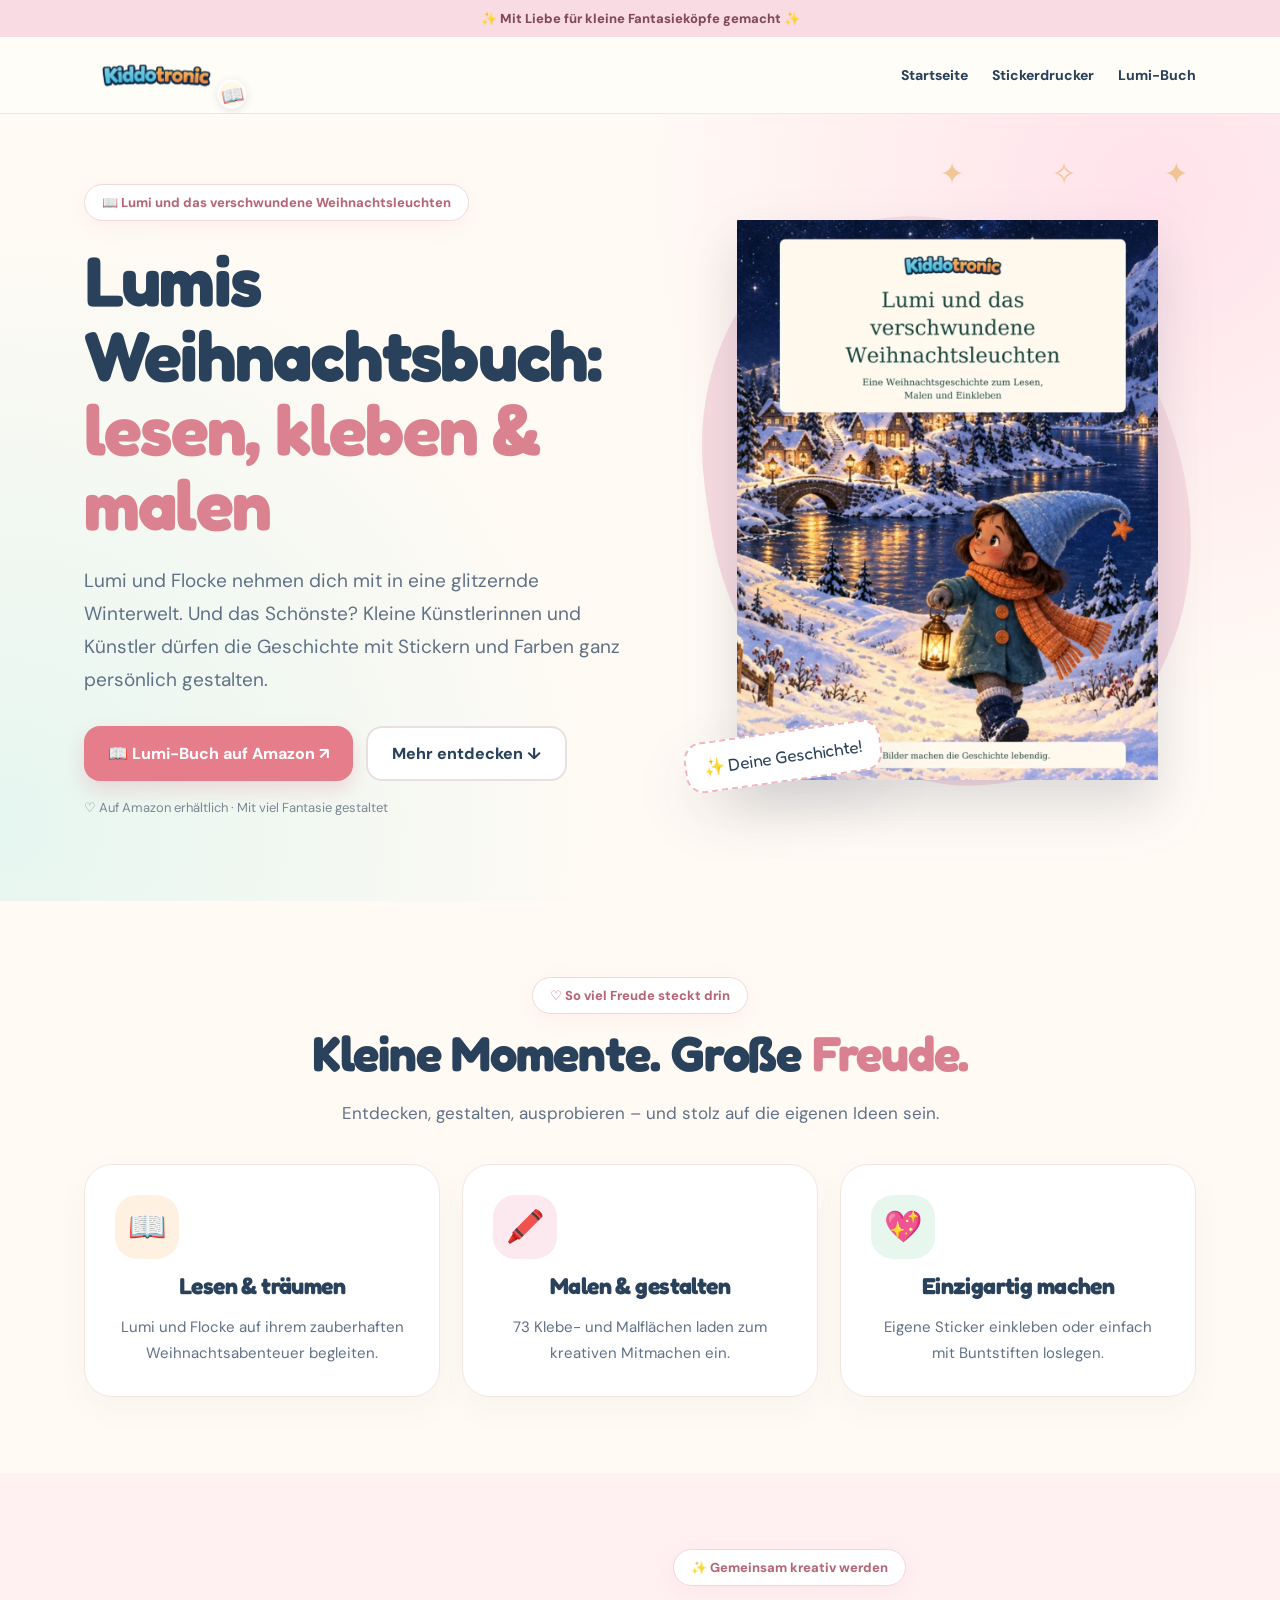
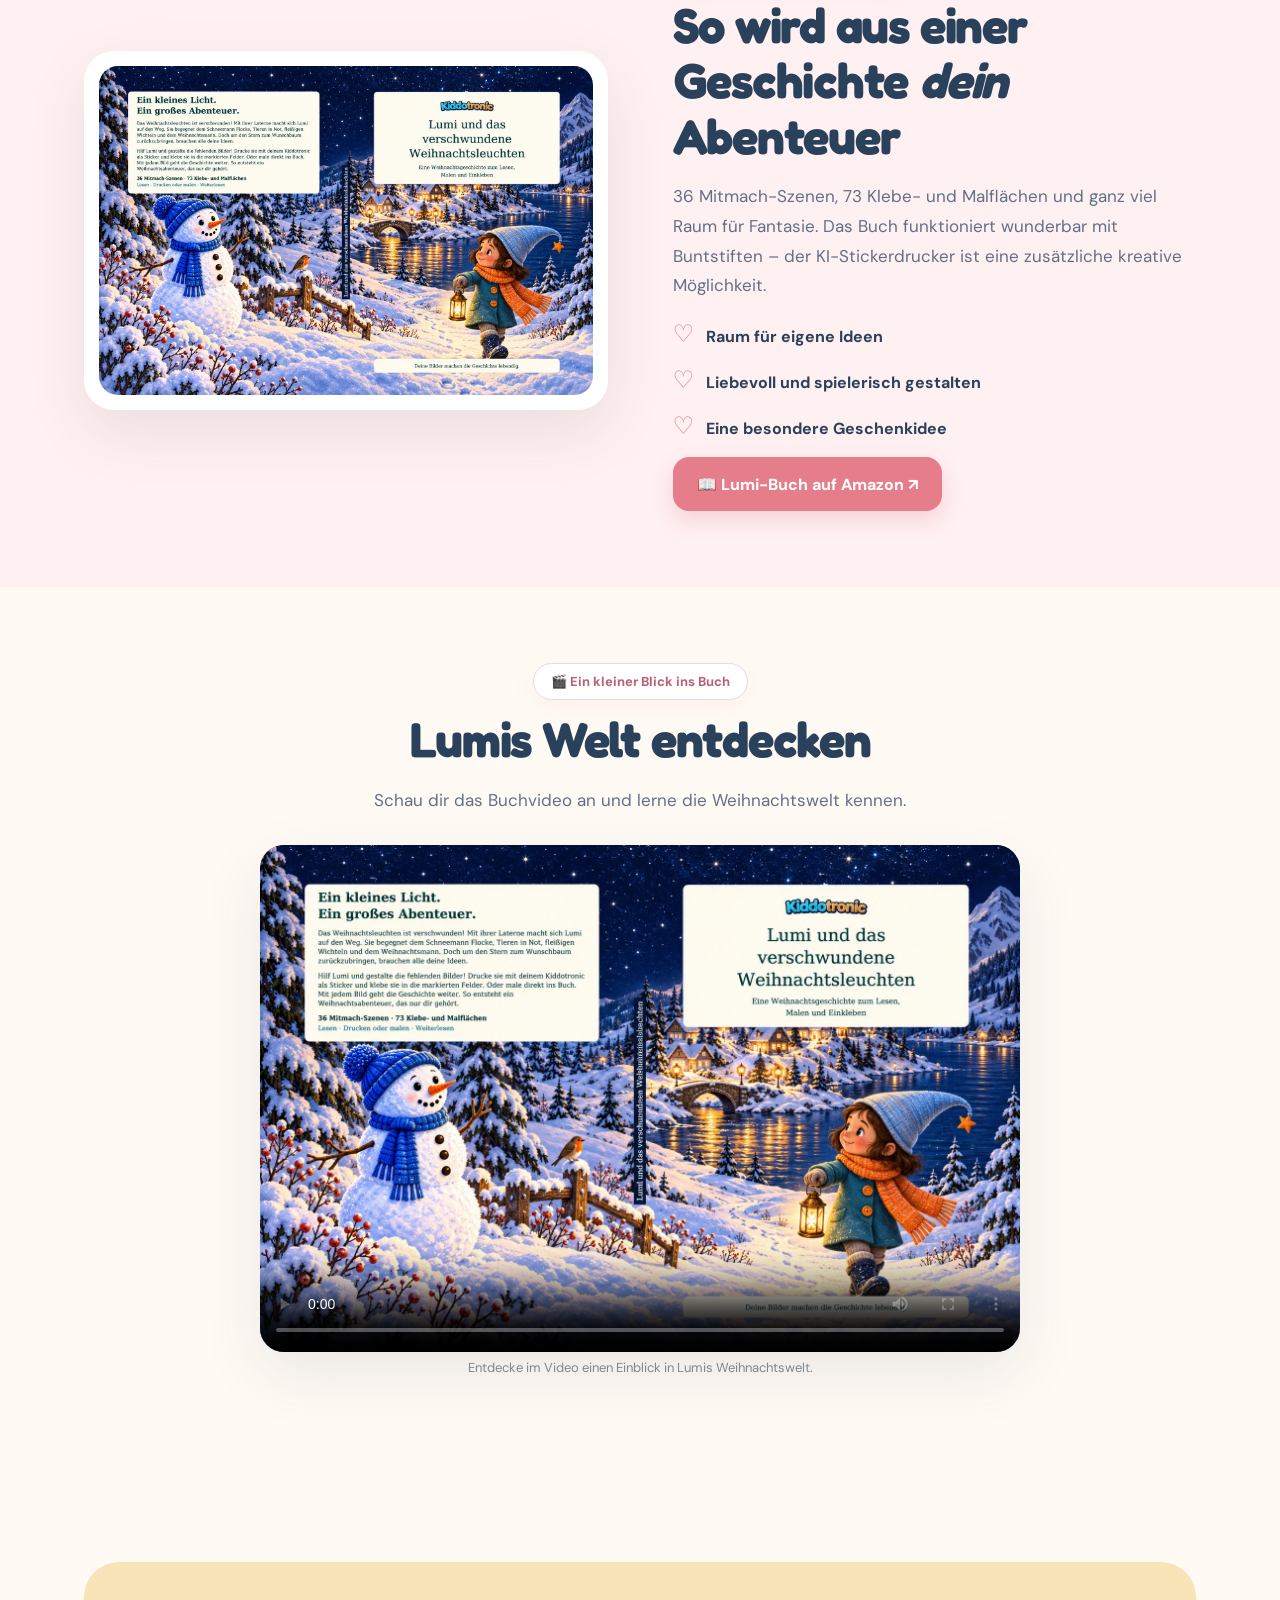
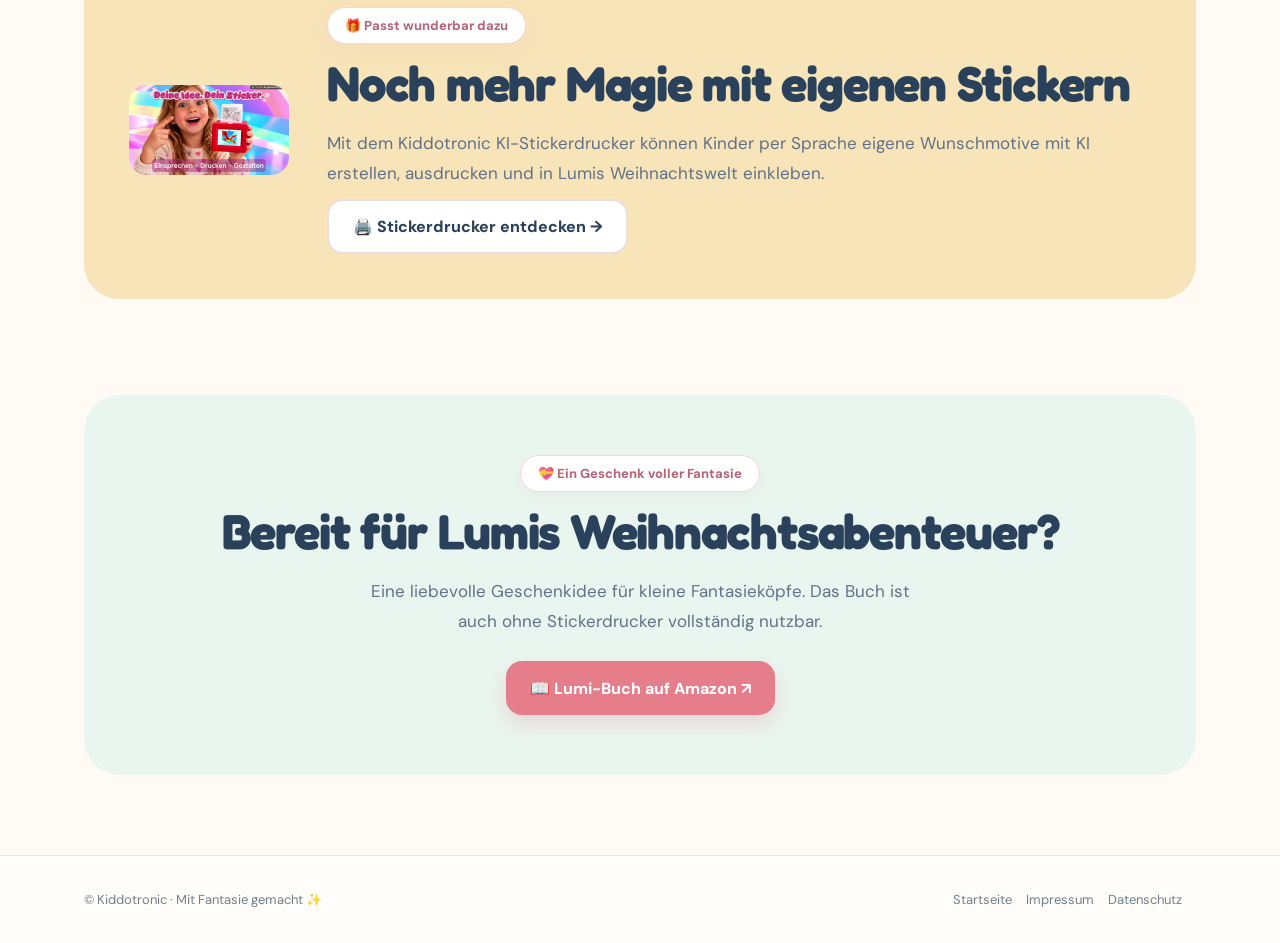
==== lumi/index.html @ ea740a2e "Fine tune Lumi book badge position beside original Kiddotronic logo" ====
<!doctype html><html lang="de"><head><meta charset="utf-8"><meta name="viewport" content="width=device-width,initial-scale=1"><meta name="theme-color" content="#fffaf4"><meta name="description" content="Weihnachts-Mitmachbuch für kleine kreative Köpfe. Jetzt bei Kiddotronic entdecken und auf Amazon ansehen."><meta property="og:title" content="Lumi und das verschwundene Weihnachtsleuchten | Kiddotronic"><meta property="og:description" content="Weihnachts-Mitmachbuch für kleine kreative Köpfe"><meta property="og:type" content="website"><meta property="og:url" content="https://kiddotronic.com/lumi/"><meta property="og:image" content="https://kiddotronic.com/assets/lumi-cover.webp"><link rel="canonical" href="https://kiddotronic.com/lumi/"><title>Lumi und das verschwundene Weihnachtsleuchten | Kiddotronic</title><style>
@import url('https://fonts.googleapis.com/css2?family=DM+Sans:wght@400;500;600;700;800&family=Fredoka:wght@400;500;600;700&display=swap');
:root{--ink:#29415a;--muted:#607187;--cream:#fffaf4;--pink:#fff0f0;--mint:#e9f8ee;--gold:#f5bd67;--rose:#e77f8c;--shadow:0 22px 60px rgba(58,67,91,.10)}*{box-sizing:border-box}html{scroll-behavior:smooth}body{margin:0;background:var(--cream);color:var(--ink);font-family:'DM Sans',system-ui,sans-serif}a{color:inherit}img{display:block;max-width:100%}.container{max-width:1160px;margin:auto;padding:0 24px}.top{background:#f9dce3;text-align:center;font-size:13px;font-weight:800;padding:10px 12px;color:#82475b}.nav{background:#fffdf9dd;backdrop-filter:blur(15px);border-bottom:1px solid #eee7de}.nav .container{display:flex;align-items:center;justify-content:space-between;min-height:76px;gap:20px}.logo{font-family:Fredoka,sans-serif;font-size:26px;font-weight:700;text-decoration:none;color:#d56b82}.navlinks{display:flex;gap:24px;flex-wrap:wrap}.navlinks a{text-decoration:none;font-size:14px;font-weight:800}.navlinks a:hover{color:#d56b82}.hero{position:relative;overflow:hidden;background:radial-gradient(circle at 90% 10%,#ffe2eb 0,transparent 38%),radial-gradient(circle at 0 90%,#e6f6f0 0,transparent 42%),#fffaf4;padding:70px 0 85px}.hero:after{content:'✦   ✧   ✦';position:absolute;right:4%;top:40px;color:#e8b05e;font-size:30px;letter-spacing:40px;opacity:.6}.hero-grid{display:grid;grid-template-columns:1.05fr .95fr;gap:65px;align-items:center}.eyebrow{display:inline-flex;background:#fff;border:1px solid #f3d6db;border-radius:50px;padding:9px 17px;font-size:13px;font-weight:800;color:#b66577;box-shadow:0 6px 20px #e9a6b61c}h1,h2,h3{font-family:Fredoka,system-ui,sans-serif;letter-spacing:-.025em}h1{font-size:clamp(43px,5.5vw,78px);line-height:1.06;margin:22px 0;color:#29415a}h1 em{font-style:normal;color:#db8290}h2{font-size:clamp(30px,4vw,49px);line-height:1.13;margin:12px 0 18px}h3{font-size:23px;margin:13px 0}p{font-size:17px;line-height:1.75;color:var(--muted)}.lead{font-size:19px;max-width:580px}.buttons{display:flex;flex-wrap:wrap;gap:13px;margin:29px 0 18px}.btn{display:inline-flex;justify-content:center;align-items:center;gap:8px;min-height:54px;padding:15px 24px;border-radius:16px;background:#e67d8b;color:white;text-decoration:none;font-weight:800;box-shadow:0 9px 20px #dd859344;transition:transform .2s,box-shadow .2s}.btn:hover{transform:translateY(-3px);box-shadow:0 14px 25px #dd859355}.btn.secondary{background:white;color:var(--ink);box-shadow:none;border:2px solid #e7dfe0}.micro{font-size:13px;color:#7b8792}.hero-visual{position:relative;padding:20px}.hero-visual:before{content:'';position:absolute;inset:2%;border-radius:43% 57% 46% 54%;background:#f8dbe1;transform:rotate(-8deg)}.hero-visual img{position:relative;width:100%;max-height:560px;object-fit:contain;filter:drop-shadow(0 24px 26px #56617a35);border-radius:20px}.sticker{position:absolute;z-index:2;background:#fff;border:2px dashed #f0b6be;padding:13px 17px;border-radius:18px;font-family:Fredoka,sans-serif;font-size:17px;box-shadow:var(--shadow);transform:rotate(-8deg);bottom:3%;left:-3%}.section{padding:76px 0}.center{text-align:center}.center>p{max-width:650px;margin:0 auto 30px}.cards{display:grid;grid-template-columns:repeat(3,1fr);gap:22px;margin-top:35px}.card{background:#fff;border:1px solid #f3e6e1;border-radius:28px;padding:30px;box-shadow:0 12px 32px #4e56620b;transition:transform .2s}.card:hover{transform:translateY(-5px)}.emoji{display:grid;place-items:center;background:#fff1e2;width:64px;height:64px;border-radius:22px;font-size:31px}.card:nth-child(2) .emoji{background:#fce8ef}.card:nth-child(3) .emoji{background:#e8f7ee}.card p{font-size:15px;margin-bottom:0}.soft{background:#fff0f1}.split{display:grid;grid-template-columns:1fr 1fr;gap:65px;align-items:center}.photo{background:#fff;padding:15px;border-radius:30px;box-shadow:var(--shadow)}.photo img{width:100%;max-height:460px;object-fit:contain;border-radius:19px}.check{list-style:none;padding:0}.check li{margin:15px 0;font-weight:700}.check li:before{content:'♡';color:#df7d8e;margin-right:12px;font-size:24px}.banner{background:#f8e4b9;border-radius:35px;padding:45px;display:grid;grid-template-columns:160px 1fr;gap:38px;align-items:center}.banner img{width:100%;border-radius:18px}.banner p{margin:10px 0}.video{width:100%;max-width:760px;border-radius:24px;box-shadow:var(--shadow);background:#263d56}.cta{text-align:center;padding:60px 25px;background:#e9f6ef;border-radius:36px;margin:20px auto 80px}.cta p{max-width:550px;margin:0 auto 25px}.footer{border-top:1px solid #eee4e0;padding:35px 0;background:#fffdf9}.footer .container{display:flex;gap:20px;justify-content:space-between;flex-wrap:wrap;font-size:13px;color:#71808b}.footer a{margin-right:14px;text-decoration:none}.skip{position:absolute;left:-999px}.skip:focus{left:10px;top:10px;background:white;padding:12px;z-index:20}@media(max-width:780px){.container{padding:0 19px}.nav .container{min-height:70px}.navlinks{gap:12px}.navlinks a{font-size:12px}.logo{font-size:22px}.hero{padding:32px 0 50px}.hero-grid,.split{grid-template-columns:1fr;gap:25px}.hero-visual{grid-row:1;max-width:490px;margin:auto;width:100%}.hero-visual img{max-height:390px}.sticker{font-size:14px;bottom:0;left:0}.hero:after{display:none}h1{font-size:clamp(38px,10vw,58px)}.lead{font-size:17px}.section{padding:55px 0}.cards{grid-template-columns:1fr;gap:13px}.card{padding:23px}.banner{grid-template-columns:95px 1fr;padding:20px;gap:16px;border-radius:24px}.banner h2{font-size:25px}.banner p{font-size:14px}.buttons .btn{width:100%}.cta{margin-bottom:40px;padding:45px 20px}}@media(prefers-reduced-motion:reduce){html{scroll-behavior:auto}*{transition:none!important}}
.brand-logo-original{position:relative;display:inline-flex;align-items:center;flex-shrink:0;width:148px;min-height:65px}.brand-logo-original img{width:138px;height:65px;object-fit:contain;display:block}.brand-book-icon{position:absolute;right:-2px;bottom:1px;font-size:23px;line-height:1;background:#fff7e9;border:2px solid #f0d8bf;border-radius:50%;width:35px;height:35px;display:grid;place-items:center;transform:rotate(12deg);box-shadow:0 3px 10px #4a344422}@media(max-width:780px){.brand-logo-original{width:112px;min-height:50px}.brand-logo-original img{width:106px;height:50px}.brand-book-icon{width:29px;height:29px;font-size:19px;right:-4px;bottom:0}} .brand-logo-original{width:158px;min-height:76px;padding-right:8px;overflow:visible}.brand-logo-original img{width:142px;height:70px;object-fit:contain}.brand-book-icon{right:0;bottom:3px;transform:translate(15%,-5%) rotate(-11deg);z-index:2;border:2px solid #fff;box-shadow:0 2px 9px #31485b25;font-size:18px;width:29px;height:29px;background:#fff8e9}@media(max-width:780px){.brand-logo-original{width:119px;min-height:60px;padding-right:8px}.brand-logo-original img{width:108px;height:55px}.brand-book-icon{right:0;bottom:5px;width:24px;height:24px;font-size:15px;transform:translate(10%,-2%) rotate(-11deg)}}</style></head><body><a class="skip" href="#inhalt">Zum Inhalt springen</a><div class="top">✨ Mit Liebe für kleine Fantasieköpfe gemacht ✨</div><header class="nav"><nav class="container" aria-label="Hauptnavigation"><a class="logo brand-logo-original" href="/" aria-label="Kiddotronic – zur Startseite"><img src="/assets/kiddotronic-logo-02.png" alt="Kiddotronic" width="160" height="90"><span class="brand-book-icon" aria-hidden="true">📖</span></a><div class="navlinks"><a href="/">Startseite</a><a href="/stickerdrucker/">Stickerdrucker</a><a href="/lumi/">Lumi-Buch</a></div></nav></header><main id="inhalt"><section class="hero"><div class="container hero-grid"><div><span class="eyebrow">📖 Lumi und das verschwundene Weihnachtsleuchten</span><h1>Lumis Weihnachtsbuch: <em>lesen, kleben & malen</em></h1><p class="lead">Lumi und Flocke nehmen dich mit in eine glitzernde Winterwelt. Und das Schönste? Kleine Künstlerinnen und Künstler dürfen die Geschichte mit Stickern und Farben ganz persönlich gestalten.</p><div class="buttons"><a class="btn" href="https://www.amazon.de/dp/B0HRVSWYWW" target="_blank" rel="noopener noreferrer">📖 Lumi-Buch auf Amazon ↗</a><a class="btn secondary" href="#entdecken">Mehr entdecken ↓</a></div><div class="micro">♡ Auf Amazon erhältlich · Mit viel Fantasie gestaltet</div></div><div class="hero-visual"><img src="/assets/lumi-cover.webp" alt="Originalcover des Weihnachts-Mitmachbuchs Lumi und das verschwundene Weihnachtsleuchten" width="600" height="650" fetchpriority="high"><span class="sticker">✨ Deine Geschichte!</span></div></div></section><section id="entdecken" class="section"><div class="container center"><span class="eyebrow">♡ So viel Freude steckt drin</span><h2>Kleine Momente. Große <span style="color:#d98190">Freude.</span></h2><p>Entdecken, gestalten, ausprobieren – und stolz auf die eigenen Ideen sein.</p><div class="cards"><article class="card"><div class="emoji" aria-hidden="true">📖</div><h3>Lesen & träumen</h3><p>Lumi und Flocke auf ihrem zauberhaften Weihnachtsabenteuer begleiten.</p></article><article class="card"><div class="emoji" aria-hidden="true">🖍️</div><h3>Malen & gestalten</h3><p>73 Klebe- und Malflächen laden zum kreativen Mitmachen ein.</p></article><article class="card"><div class="emoji" aria-hidden="true">💖</div><h3>Einzigartig machen</h3><p>Eigene Sticker einkleben oder einfach mit Buntstiften loslegen.</p></article></div></div></section><section class="section soft"><div class="container split"><div class="photo"><img src="/assets/lumi-book-spread.webp" alt="Einblick in die Gestaltung von Lumis Weihnachts-Mitmachbuch" loading="lazy"></div><div><span class="eyebrow">✨ Gemeinsam kreativ werden</span><h2>So wird aus einer Geschichte <em>dein</em> Abenteuer</h2><p>36 Mitmach-Szenen, 73 Klebe- und Malflächen und ganz viel Raum für Fantasie. Das Buch funktioniert wunderbar mit Buntstiften – der KI-Stickerdrucker ist eine zusätzliche kreative Möglichkeit.</p><ul class="check"><li>Raum für eigene Ideen</li><li>Liebevoll und spielerisch gestalten</li><li>Eine besondere Geschenkidee</li></ul><a class="btn" href="https://www.amazon.de/dp/B0HRVSWYWW" target="_blank" rel="noopener noreferrer">📖 Lumi-Buch auf Amazon ↗</a></div></div></section><section class="section"><div class="container center"><span class="eyebrow">🎬 Ein kleiner Blick ins Buch</span><h2>Lumis Welt entdecken</h2><p>Schau dir das Buchvideo an und lerne die Weihnachtswelt kennen.</p><video class="video" controls playsinline preload="metadata" poster="/assets/lumi-book-spread.webp"><source src="/assets/lumi-book-video.mp4" type="video/mp4">Dein Browser unterstützt das Video nicht.</video><p class="micro">Entdecke im Video einen Einblick in Lumis Weihnachtswelt.</p></div></section><section class="section"><div class="container"><div class="banner"><img src="/assets/kiddotronic-intro-amazon.jpg" alt="" loading="lazy"><div><span class="eyebrow">🎁 Passt wunderbar dazu</span><h2>Noch mehr Magie mit eigenen Stickern</h2><p>Mit dem Kiddotronic KI-Stickerdrucker können Kinder per Sprache eigene Wunschmotive mit KI erstellen, ausdrucken und in Lumis Weihnachtswelt einkleben.</p><a class="btn secondary" href="/stickerdrucker/">🖨️ Stickerdrucker entdecken →</a></div></div></div></section><section class="container"><div class="cta"><span class="eyebrow">💝 Ein Geschenk voller Fantasie</span><h2>Bereit für Lumis Weihnachtsabenteuer?</h2><p>Eine liebevolle Geschenkidee für kleine Fantasieköpfe. Das Buch ist auch ohne Stickerdrucker vollständig nutzbar.</p><a class="btn" href="https://www.amazon.de/dp/B0HRVSWYWW" target="_blank" rel="noopener noreferrer">📖 Lumi-Buch auf Amazon ↗</a></div></section></main><footer class="footer"><div class="container"><div>© Kiddotronic · Mit Fantasie gemacht ✨</div><div><a href="/">Startseite</a><a href="/impressum.html">Impressum</a><a href="/datenschutz.html">Datenschutz</a></div></div></footer></body></html>
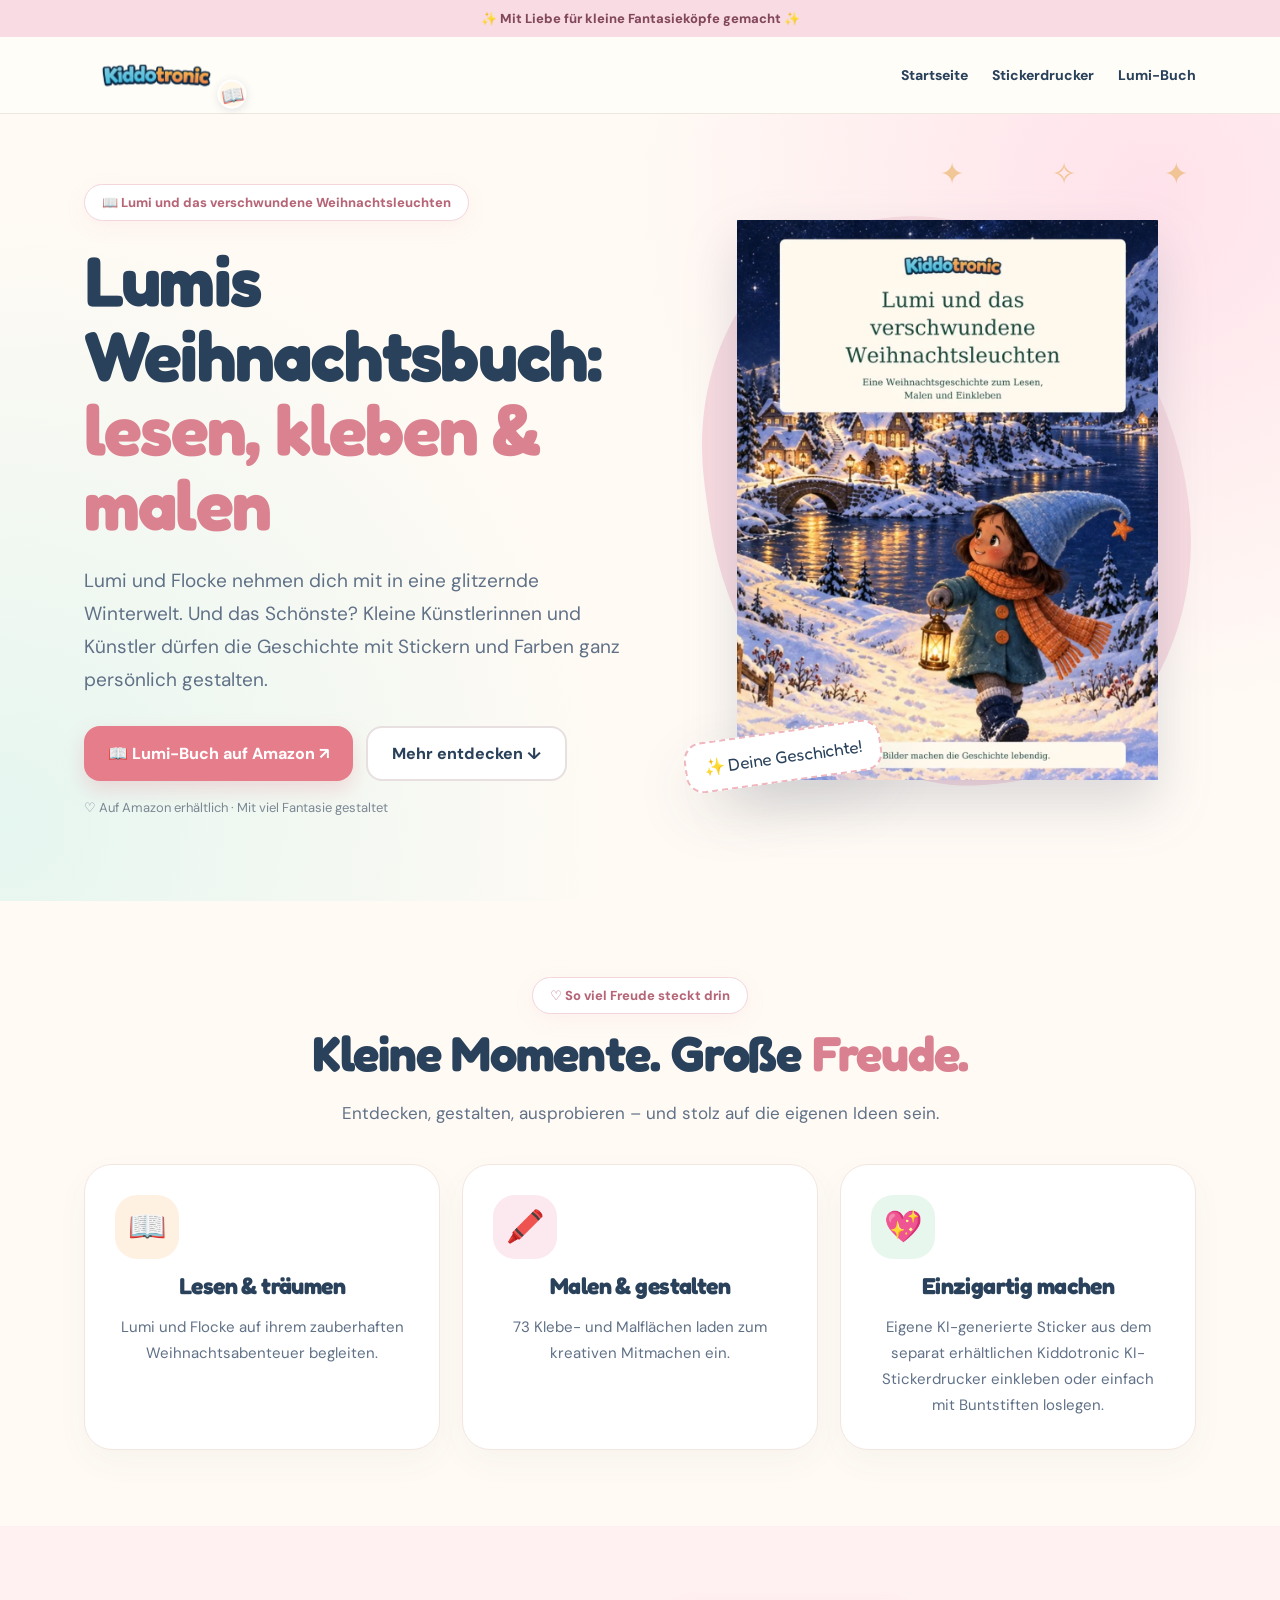
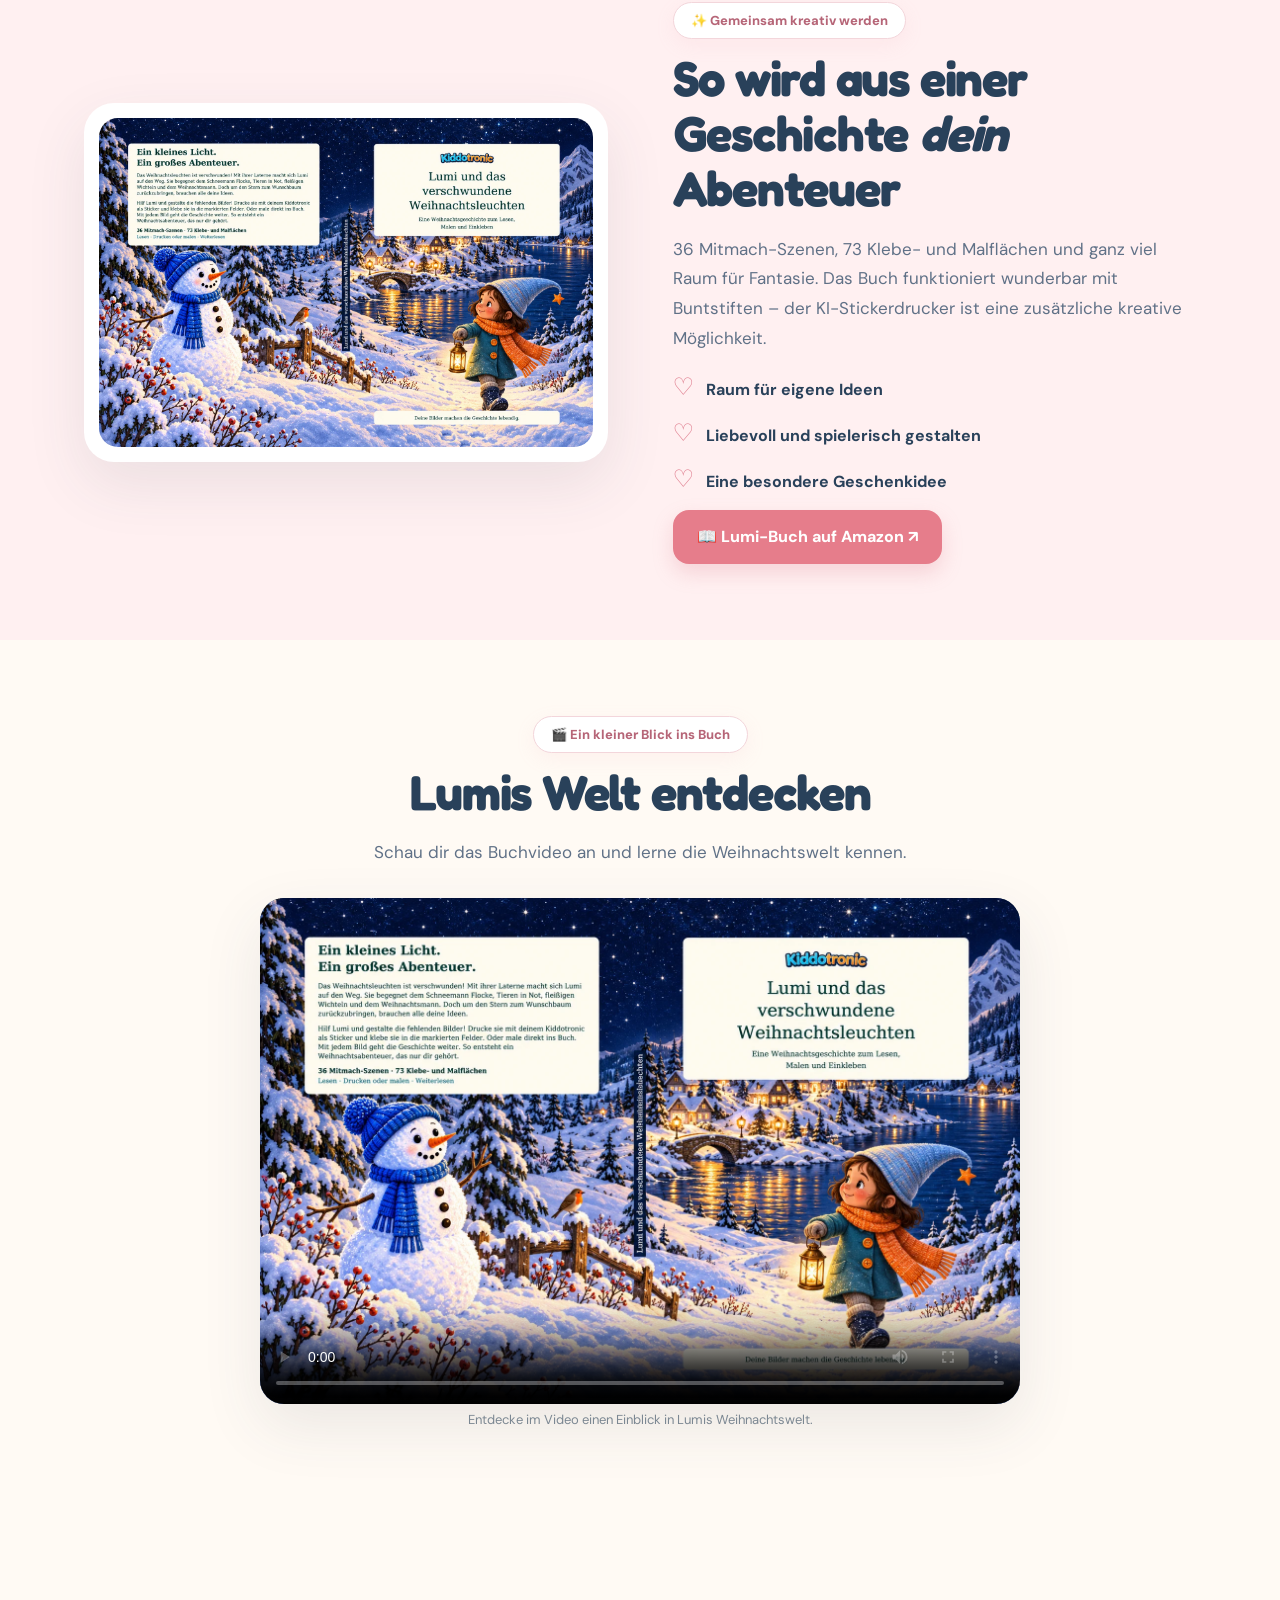
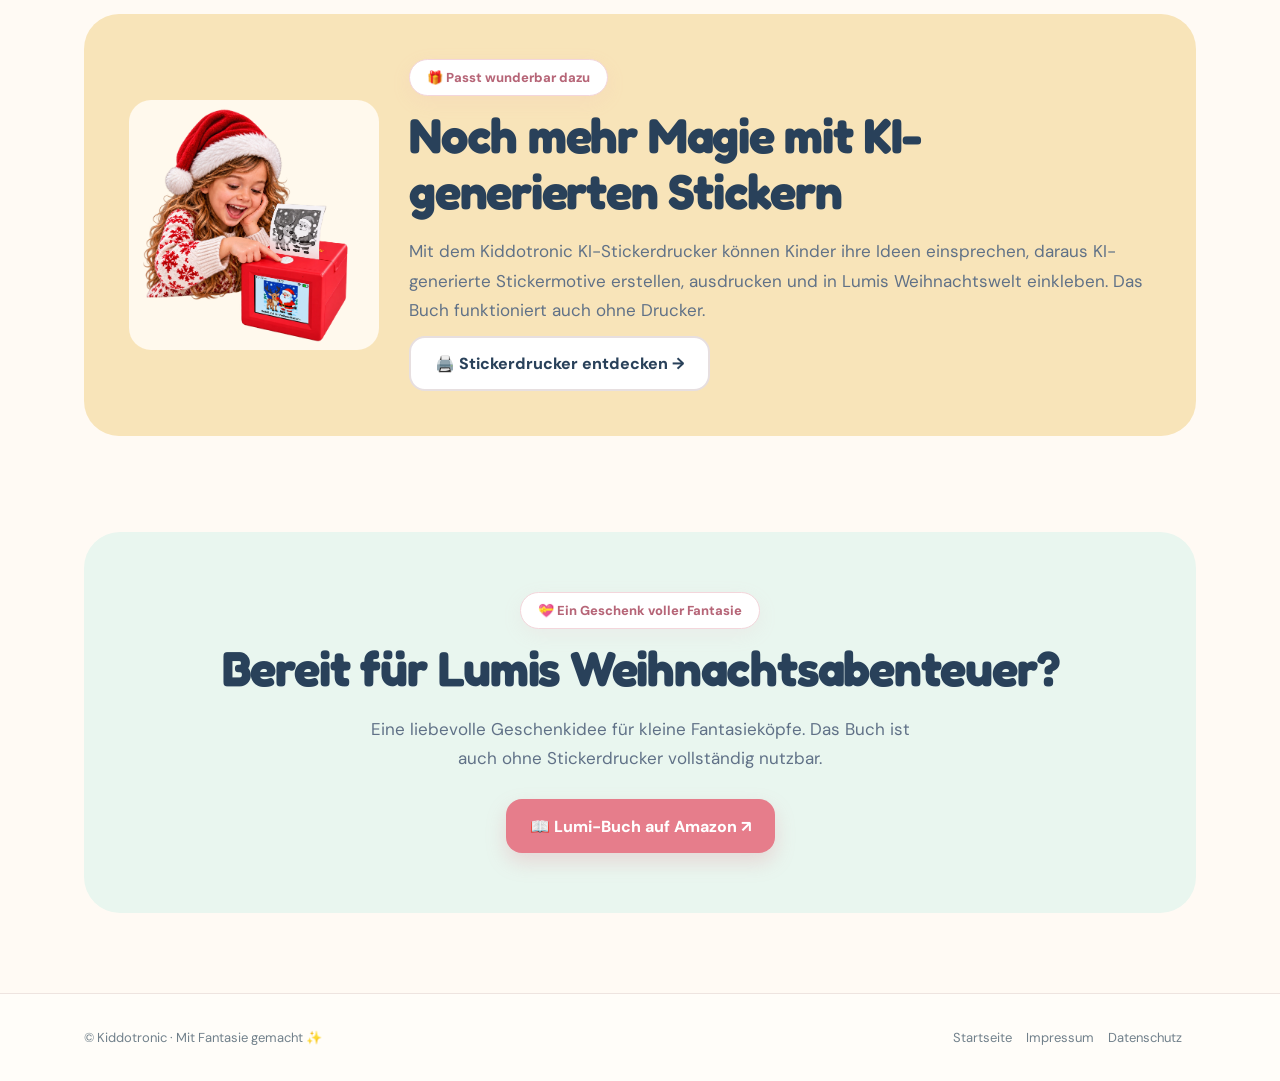
==== commit 8d645406: "Show girl with AI sticker printer on Lumi page and clarify AI-generated motifs across site" ====
--- a/lumi/index.html
+++ b/lumi/index.html
@@ -1,4 +1,4 @@
 <!doctype html><html lang="de"><head><meta charset="utf-8"><meta name="viewport" content="width=device-width,initial-scale=1"><meta name="theme-color" content="#fffaf4"><meta name="description" content="Weihnachts-Mitmachbuch für kleine kreative Köpfe. Jetzt bei Kiddotronic entdecken und auf Amazon ansehen."><meta property="og:title" content="Lumi und das verschwundene Weihnachtsleuchten | Kiddotronic"><meta property="og:description" content="Weihnachts-Mitmachbuch für kleine kreative Köpfe"><meta property="og:type" content="website"><meta property="og:url" content="https://kiddotronic.com/lumi/"><meta property="og:image" content="https://kiddotronic.com/assets/lumi-cover.webp"><link rel="canonical" href="https://kiddotronic.com/lumi/"><title>Lumi und das verschwundene Weihnachtsleuchten | Kiddotronic</title><style>
 @import url('https://fonts.googleapis.com/css2?family=DM+Sans:wght@400;500;600;700;800&family=Fredoka:wght@400;500;600;700&display=swap');
 :root{--ink:#29415a;--muted:#607187;--cream:#fffaf4;--pink:#fff0f0;--mint:#e9f8ee;--gold:#f5bd67;--rose:#e77f8c;--shadow:0 22px 60px rgba(58,67,91,.10)}*{box-sizing:border-box}html{scroll-behavior:smooth}body{margin:0;background:var(--cream);color:var(--ink);font-family:'DM Sans',system-ui,sans-serif}a{color:inherit}img{display:block;max-width:100%}.container{max-width:1160px;margin:auto;padding:0 24px}.top{background:#f9dce3;text-align:center;font-size:13px;font-weight:800;padding:10px 12px;color:#82475b}.nav{background:#fffdf9dd;backdrop-filter:blur(15px);border-bottom:1px solid #eee7de}.nav .container{display:flex;align-items:center;justify-content:space-between;min-height:76px;gap:20px}.logo{font-family:Fredoka,sans-serif;font-size:26px;font-weight:700;text-decoration:none;color:#d56b82}.navlinks{display:flex;gap:24px;flex-wrap:wrap}.navlinks a{text-decoration:none;font-size:14px;font-weight:800}.navlinks a:hover{color:#d56b82}.hero{position:relative;overflow:hidden;background:radial-gradient(circle at 90% 10%,#ffe2eb 0,transparent 38%),radial-gradient(circle at 0 90%,#e6f6f0 0,transparent 42%),#fffaf4;padding:70px 0 85px}.hero:after{content:'✦   ✧   ✦';position:absolute;right:4%;top:40px;color:#e8b05e;font-size:30px;letter-spacing:40px;opacity:.6}.hero-grid{display:grid;grid-template-columns:1.05fr .95fr;gap:65px;align-items:center}.eyebrow{display:inline-flex;background:#fff;border:1px solid #f3d6db;border-radius:50px;padding:9px 17px;font-size:13px;font-weight:800;color:#b66577;box-shadow:0 6px 20px #e9a6b61c}h1,h2,h3{font-family:Fredoka,system-ui,sans-serif;letter-spacing:-.025em}h1{font-size:clamp(43px,5.5vw,78px);line-height:1.06;margin:22px 0;color:#29415a}h1 em{font-style:normal;color:#db8290}h2{font-size:clamp(30px,4vw,49px);line-height:1.13;margin:12px 0 18px}h3{font-size:23px;margin:13px 0}p{font-size:17px;line-height:1.75;color:var(--muted)}.lead{font-size:19px;max-width:580px}.buttons{display:flex;flex-wrap:wrap;gap:13px;margin:29px 0 18px}.btn{display:inline-flex;justify-content:center;align-items:center;gap:8px;min-height:54px;padding:15px 24px;border-radius:16px;background:#e67d8b;color:white;text-decoration:none;font-weight:800;box-shadow:0 9px 20px #dd859344;transition:transform .2s,box-shadow .2s}.btn:hover{transform:translateY(-3px);box-shadow:0 14px 25px #dd859355}.btn.secondary{background:white;color:var(--ink);box-shadow:none;border:2px solid #e7dfe0}.micro{font-size:13px;color:#7b8792}.hero-visual{position:relative;padding:20px}.hero-visual:before{content:'';position:absolute;inset:2%;border-radius:43% 57% 46% 54%;background:#f8dbe1;transform:rotate(-8deg)}.hero-visual img{position:relative;width:100%;max-height:560px;object-fit:contain;filter:drop-shadow(0 24px 26px #56617a35);border-radius:20px}.sticker{position:absolute;z-index:2;background:#fff;border:2px dashed #f0b6be;padding:13px 17px;border-radius:18px;font-family:Fredoka,sans-serif;font-size:17px;box-shadow:var(--shadow);transform:rotate(-8deg);bottom:3%;left:-3%}.section{padding:76px 0}.center{text-align:center}.center>p{max-width:650px;margin:0 auto 30px}.cards{display:grid;grid-template-columns:repeat(3,1fr);gap:22px;margin-top:35px}.card{background:#fff;border:1px solid #f3e6e1;border-radius:28px;padding:30px;box-shadow:0 12px 32px #4e56620b;transition:transform .2s}.card:hover{transform:translateY(-5px)}.emoji{display:grid;place-items:center;background:#fff1e2;width:64px;height:64px;border-radius:22px;font-size:31px}.card:nth-child(2) .emoji{background:#fce8ef}.card:nth-child(3) .emoji{background:#e8f7ee}.card p{font-size:15px;margin-bottom:0}.soft{background:#fff0f1}.split{display:grid;grid-template-columns:1fr 1fr;gap:65px;align-items:center}.photo{background:#fff;padding:15px;border-radius:30px;box-shadow:var(--shadow)}.photo img{width:100%;max-height:460px;object-fit:contain;border-radius:19px}.check{list-style:none;padding:0}.check li{margin:15px 0;font-weight:700}.check li:before{content:'♡';color:#df7d8e;margin-right:12px;font-size:24px}.banner{background:#f8e4b9;border-radius:35px;padding:45px;display:grid;grid-template-columns:160px 1fr;gap:38px;align-items:center}.banner img{width:100%;border-radius:18px}.banner p{margin:10px 0}.video{width:100%;max-width:760px;border-radius:24px;box-shadow:var(--shadow);background:#263d56}.cta{text-align:center;padding:60px 25px;background:#e9f6ef;border-radius:36px;margin:20px auto 80px}.cta p{max-width:550px;margin:0 auto 25px}.footer{border-top:1px solid #eee4e0;padding:35px 0;background:#fffdf9}.footer .container{display:flex;gap:20px;justify-content:space-between;flex-wrap:wrap;font-size:13px;color:#71808b}.footer a{margin-right:14px;text-decoration:none}.skip{position:absolute;left:-999px}.skip:focus{left:10px;top:10px;background:white;padding:12px;z-index:20}@media(max-width:780px){.container{padding:0 19px}.nav .container{min-height:70px}.navlinks{gap:12px}.navlinks a{font-size:12px}.logo{font-size:22px}.hero{padding:32px 0 50px}.hero-grid,.split{grid-template-columns:1fr;gap:25px}.hero-visual{grid-row:1;max-width:490px;margin:auto;width:100%}.hero-visual img{max-height:390px}.sticker{font-size:14px;bottom:0;left:0}.hero:after{display:none}h1{font-size:clamp(38px,10vw,58px)}.lead{font-size:17px}.section{padding:55px 0}.cards{grid-template-columns:1fr;gap:13px}.card{padding:23px}.banner{grid-template-columns:95px 1fr;padding:20px;gap:16px;border-radius:24px}.banner h2{font-size:25px}.banner p{font-size:14px}.buttons .btn{width:100%}.cta{margin-bottom:40px;padding:45px 20px}}@media(prefers-reduced-motion:reduce){html{scroll-behavior:auto}*{transition:none!important}}
-.brand-logo-original{position:relative;display:inline-flex;align-items:center;flex-shrink:0;width:148px;min-height:65px}.brand-logo-original img{width:138px;height:65px;object-fit:contain;display:block}.brand-book-icon{position:absolute;right:-2px;bottom:1px;font-size:23px;line-height:1;background:#fff7e9;border:2px solid #f0d8bf;border-radius:50%;width:35px;height:35px;display:grid;place-items:center;transform:rotate(12deg);box-shadow:0 3px 10px #4a344422}@media(max-width:780px){.brand-logo-original{width:112px;min-height:50px}.brand-logo-original img{width:106px;height:50px}.brand-book-icon{width:29px;height:29px;font-size:19px;right:-4px;bottom:0}} .brand-logo-original{width:158px;min-height:76px;padding-right:8px;overflow:visible}.brand-logo-original img{width:142px;height:70px;object-fit:contain}.brand-book-icon{right:0;bottom:3px;transform:translate(15%,-5%) rotate(-11deg);z-index:2;border:2px solid #fff;box-shadow:0 2px 9px #31485b25;font-size:18px;width:29px;height:29px;background:#fff8e9}@media(max-width:780px){.brand-logo-original{width:119px;min-height:60px;padding-right:8px}.brand-logo-original img{width:108px;height:55px}.brand-book-icon{right:0;bottom:5px;width:24px;height:24px;font-size:15px;transform:translate(10%,-2%) rotate(-11deg)}}</style></head><body><a class="skip" href="#inhalt">Zum Inhalt springen</a><div class="top">✨ Mit Liebe für kleine Fantasieköpfe gemacht ✨</div><header class="nav"><nav class="container" aria-label="Hauptnavigation"><a class="logo brand-logo-original" href="/" aria-label="Kiddotronic – zur Startseite"><img src="/assets/kiddotronic-logo-02.png" alt="Kiddotronic" width="160" height="90"><span class="brand-book-icon" aria-hidden="true">📖</span></a><div class="navlinks"><a href="/">Startseite</a><a href="/stickerdrucker/">Stickerdrucker</a><a href="/lumi/">Lumi-Buch</a></div></nav></header><main id="inhalt"><section class="hero"><div class="container hero-grid"><div><span class="eyebrow">📖 Lumi und das verschwundene Weihnachtsleuchten</span><h1>Lumis Weihnachtsbuch: <em>lesen, kleben & malen</em></h1><p class="lead">Lumi und Flocke nehmen dich mit in eine glitzernde Winterwelt. Und das Schönste? Kleine Künstlerinnen und Künstler dürfen die Geschichte mit Stickern und Farben ganz persönlich gestalten.</p><div class="buttons"><a class="btn" href="https://www.amazon.de/dp/B0HRVSWYWW" target="_blank" rel="noopener noreferrer">📖 Lumi-Buch auf Amazon ↗</a><a class="btn secondary" href="#entdecken">Mehr entdecken ↓</a></div><div class="micro">♡ Auf Amazon erhältlich · Mit viel Fantasie gestaltet</div></div><div class="hero-visual"><img src="/assets/lumi-cover.webp" alt="Originalcover des Weihnachts-Mitmachbuchs Lumi und das verschwundene Weihnachtsleuchten" width="600" height="650" fetchpriority="high"><span class="sticker">✨ Deine Geschichte!</span></div></div></section><section id="entdecken" class="section"><div class="container center"><span class="eyebrow">♡ So viel Freude steckt drin</span><h2>Kleine Momente. Große <span style="color:#d98190">Freude.</span></h2><p>Entdecken, gestalten, ausprobieren – und stolz auf die eigenen Ideen sein.</p><div class="cards"><article class="card"><div class="emoji" aria-hidden="true">📖</div><h3>Lesen & träumen</h3><p>Lumi und Flocke auf ihrem zauberhaften Weihnachtsabenteuer begleiten.</p></article><article class="card"><div class="emoji" aria-hidden="true">🖍️</div><h3>Malen & gestalten</h3><p>73 Klebe- und Malflächen laden zum kreativen Mitmachen ein.</p></article><article class="card"><div class="emoji" aria-hidden="true">💖</div><h3>Einzigartig machen</h3><p>Eigene Sticker einkleben oder einfach mit Buntstiften loslegen.</p></article></div></div></section><section class="section soft"><div class="container split"><div class="photo"><img src="/assets/lumi-book-spread.webp" alt="Einblick in die Gestaltung von Lumis Weihnachts-Mitmachbuch" loading="lazy"></div><div><span class="eyebrow">✨ Gemeinsam kreativ werden</span><h2>So wird aus einer Geschichte <em>dein</em> Abenteuer</h2><p>36 Mitmach-Szenen, 73 Klebe- und Malflächen und ganz viel Raum für Fantasie. Das Buch funktioniert wunderbar mit Buntstiften – der KI-Stickerdrucker ist eine zusätzliche kreative Möglichkeit.</p><ul class="check"><li>Raum für eigene Ideen</li><li>Liebevoll und spielerisch gestalten</li><li>Eine besondere Geschenkidee</li></ul><a class="btn" href="https://www.amazon.de/dp/B0HRVSWYWW" target="_blank" rel="noopener noreferrer">📖 Lumi-Buch auf Amazon ↗</a></div></div></section><section class="section"><div class="container center"><span class="eyebrow">🎬 Ein kleiner Blick ins Buch</span><h2>Lumis Welt entdecken</h2><p>Schau dir das Buchvideo an und lerne die Weihnachtswelt kennen.</p><video class="video" controls playsinline preload="metadata" poster="/assets/lumi-book-spread.webp"><source src="/assets/lumi-book-video.mp4" type="video/mp4">Dein Browser unterstützt das Video nicht.</video><p class="micro">Entdecke im Video einen Einblick in Lumis Weihnachtswelt.</p></div></section><section class="section"><div class="container"><div class="banner"><img src="/assets/kiddotronic-intro-amazon.jpg" alt="" loading="lazy"><div><span class="eyebrow">🎁 Passt wunderbar dazu</span><h2>Noch mehr Magie mit eigenen Stickern</h2><p>Mit dem Kiddotronic KI-Stickerdrucker können Kinder per Sprache eigene Wunschmotive mit KI erstellen, ausdrucken und in Lumis Weihnachtswelt einkleben.</p><a class="btn secondary" href="/stickerdrucker/">🖨️ Stickerdrucker entdecken →</a></div></div></div></section><section class="container"><div class="cta"><span class="eyebrow">💝 Ein Geschenk voller Fantasie</span><h2>Bereit für Lumis Weihnachtsabenteuer?</h2><p>Eine liebevolle Geschenkidee für kleine Fantasieköpfe. Das Buch ist auch ohne Stickerdrucker vollständig nutzbar.</p><a class="btn" href="https://www.amazon.de/dp/B0HRVSWYWW" target="_blank" rel="noopener noreferrer">📖 Lumi-Buch auf Amazon ↗</a></div></section></main><footer class="footer"><div class="container"><div>© Kiddotronic · Mit Fantasie gemacht ✨</div><div><a href="/">Startseite</a><a href="/impressum.html">Impressum</a><a href="/datenschutz.html">Datenschutz</a></div></div></footer></body></html>+.brand-logo-original{position:relative;display:inline-flex;align-items:center;flex-shrink:0;width:148px;min-height:65px}.brand-logo-original img{width:138px;height:65px;object-fit:contain;display:block}.brand-book-icon{position:absolute;right:-2px;bottom:1px;font-size:23px;line-height:1;background:#fff7e9;border:2px solid #f0d8bf;border-radius:50%;width:35px;height:35px;display:grid;place-items:center;transform:rotate(12deg);box-shadow:0 3px 10px #4a344422}@media(max-width:780px){.brand-logo-original{width:112px;min-height:50px}.brand-logo-original img{width:106px;height:50px}.brand-book-icon{width:29px;height:29px;font-size:19px;right:-4px;bottom:0}} .brand-logo-original{width:158px;min-height:76px;padding-right:8px;overflow:visible}.brand-logo-original img{width:142px;height:70px;object-fit:contain}.brand-book-icon{right:0;bottom:3px;transform:translate(15%,-5%) rotate(-11deg);z-index:2;border:2px solid #fff;box-shadow:0 2px 9px #31485b25;font-size:18px;width:29px;height:29px;background:#fff8e9}@media(max-width:780px){.brand-logo-original{width:119px;min-height:60px;padding-right:8px}.brand-logo-original img{width:108px;height:55px}.brand-book-icon{right:0;bottom:5px;width:24px;height:24px;font-size:15px;transform:translate(10%,-2%) rotate(-11deg)}}.banner{grid-template-columns:minmax(150px,250px) 1fr;gap:30px}.banner img{width:100%;height:auto;max-height:260px;object-fit:contain;border-radius:22px;background:#fff9ed;padding:8px}@media(max-width:780px){.banner{grid-template-columns:1fr;gap:16px;text-align:center}.banner img{max-width:250px;max-height:240px;margin:auto}.banner .btn{width:100%}}</style></head><body><a class="skip" href="#inhalt">Zum Inhalt springen</a><div class="top">✨ Mit Liebe für kleine Fantasieköpfe gemacht ✨</div><header class="nav"><nav class="container" aria-label="Hauptnavigation"><a class="logo brand-logo-original" href="/" aria-label="Kiddotronic – zur Startseite"><img src="/assets/kiddotronic-logo-02.png" alt="Kiddotronic" width="160" height="90"><span class="brand-book-icon" aria-hidden="true">📖</span></a><div class="navlinks"><a href="/">Startseite</a><a href="/stickerdrucker/">Stickerdrucker</a><a href="/lumi/">Lumi-Buch</a></div></nav></header><main id="inhalt"><section class="hero"><div class="container hero-grid"><div><span class="eyebrow">📖 Lumi und das verschwundene Weihnachtsleuchten</span><h1>Lumis Weihnachtsbuch: <em>lesen, kleben & malen</em></h1><p class="lead">Lumi und Flocke nehmen dich mit in eine glitzernde Winterwelt. Und das Schönste? Kleine Künstlerinnen und Künstler dürfen die Geschichte mit Stickern und Farben ganz persönlich gestalten.</p><div class="buttons"><a class="btn" href="https://www.amazon.de/dp/B0HRVSWYWW" target="_blank" rel="noopener noreferrer">📖 Lumi-Buch auf Amazon ↗</a><a class="btn secondary" href="#entdecken">Mehr entdecken ↓</a></div><div class="micro">♡ Auf Amazon erhältlich · Mit viel Fantasie gestaltet</div></div><div class="hero-visual"><img src="/assets/lumi-cover.webp" alt="Originalcover des Weihnachts-Mitmachbuchs Lumi und das verschwundene Weihnachtsleuchten" width="600" height="650" fetchpriority="high"><span class="sticker">✨ Deine Geschichte!</span></div></div></section><section id="entdecken" class="section"><div class="container center"><span class="eyebrow">♡ So viel Freude steckt drin</span><h2>Kleine Momente. Große <span style="color:#d98190">Freude.</span></h2><p>Entdecken, gestalten, ausprobieren – und stolz auf die eigenen Ideen sein.</p><div class="cards"><article class="card"><div class="emoji" aria-hidden="true">📖</div><h3>Lesen & träumen</h3><p>Lumi und Flocke auf ihrem zauberhaften Weihnachtsabenteuer begleiten.</p></article><article class="card"><div class="emoji" aria-hidden="true">🖍️</div><h3>Malen & gestalten</h3><p>73 Klebe- und Malflächen laden zum kreativen Mitmachen ein.</p></article><article class="card"><div class="emoji" aria-hidden="true">💖</div><h3>Einzigartig machen</h3><p>Eigene KI-generierte Sticker aus dem separat erhältlichen Kiddotronic KI-Stickerdrucker einkleben oder einfach mit Buntstiften loslegen.</p></article></div></div></section><section class="section soft"><div class="container split"><div class="photo"><img src="/assets/lumi-book-spread.webp" alt="Einblick in die Gestaltung von Lumis Weihnachts-Mitmachbuch" loading="lazy"></div><div><span class="eyebrow">✨ Gemeinsam kreativ werden</span><h2>So wird aus einer Geschichte <em>dein</em> Abenteuer</h2><p>36 Mitmach-Szenen, 73 Klebe- und Malflächen und ganz viel Raum für Fantasie. Das Buch funktioniert wunderbar mit Buntstiften – der KI-Stickerdrucker ist eine zusätzliche kreative Möglichkeit.</p><ul class="check"><li>Raum für eigene Ideen</li><li>Liebevoll und spielerisch gestalten</li><li>Eine besondere Geschenkidee</li></ul><a class="btn" href="https://www.amazon.de/dp/B0HRVSWYWW" target="_blank" rel="noopener noreferrer">📖 Lumi-Buch auf Amazon ↗</a></div></div></section><section class="section"><div class="container center"><span class="eyebrow">🎬 Ein kleiner Blick ins Buch</span><h2>Lumis Welt entdecken</h2><p>Schau dir das Buchvideo an und lerne die Weihnachtswelt kennen.</p><video class="video" controls playsinline preload="metadata" poster="/assets/lumi-book-spread.webp"><source src="/assets/lumi-book-video.mp4" type="video/mp4">Dein Browser unterstützt das Video nicht.</video><p class="micro">Entdecke im Video einen Einblick in Lumis Weihnachtswelt.</p></div></section><section class="section"><div class="container"><div class="banner"><img src="/assets/christmas-girl-rounded-v2.webp" alt="Mädchen mit dem roten Kiddotronic KI-Stickerdrucker" loading="lazy"><div><span class="eyebrow">🎁 Passt wunderbar dazu</span><h2>Noch mehr Magie mit KI-generierten Stickern</h2><p>Mit dem Kiddotronic KI-Stickerdrucker können Kinder ihre Ideen einsprechen, daraus KI-generierte Stickermotive erstellen, ausdrucken und in Lumis Weihnachtswelt einkleben. Das Buch funktioniert auch ohne Drucker.</p><a class="btn secondary" href="/stickerdrucker/">🖨️ Stickerdrucker entdecken →</a></div></div></div></section><section class="container"><div class="cta"><span class="eyebrow">💝 Ein Geschenk voller Fantasie</span><h2>Bereit für Lumis Weihnachtsabenteuer?</h2><p>Eine liebevolle Geschenkidee für kleine Fantasieköpfe. Das Buch ist auch ohne Stickerdrucker vollständig nutzbar.</p><a class="btn" href="https://www.amazon.de/dp/B0HRVSWYWW" target="_blank" rel="noopener noreferrer">📖 Lumi-Buch auf Amazon ↗</a></div></section></main><footer class="footer"><div class="container"><div>© Kiddotronic · Mit Fantasie gemacht ✨</div><div><a href="/">Startseite</a><a href="/impressum.html">Impressum</a><a href="/datenschutz.html">Datenschutz</a></div></div></footer></body></html>
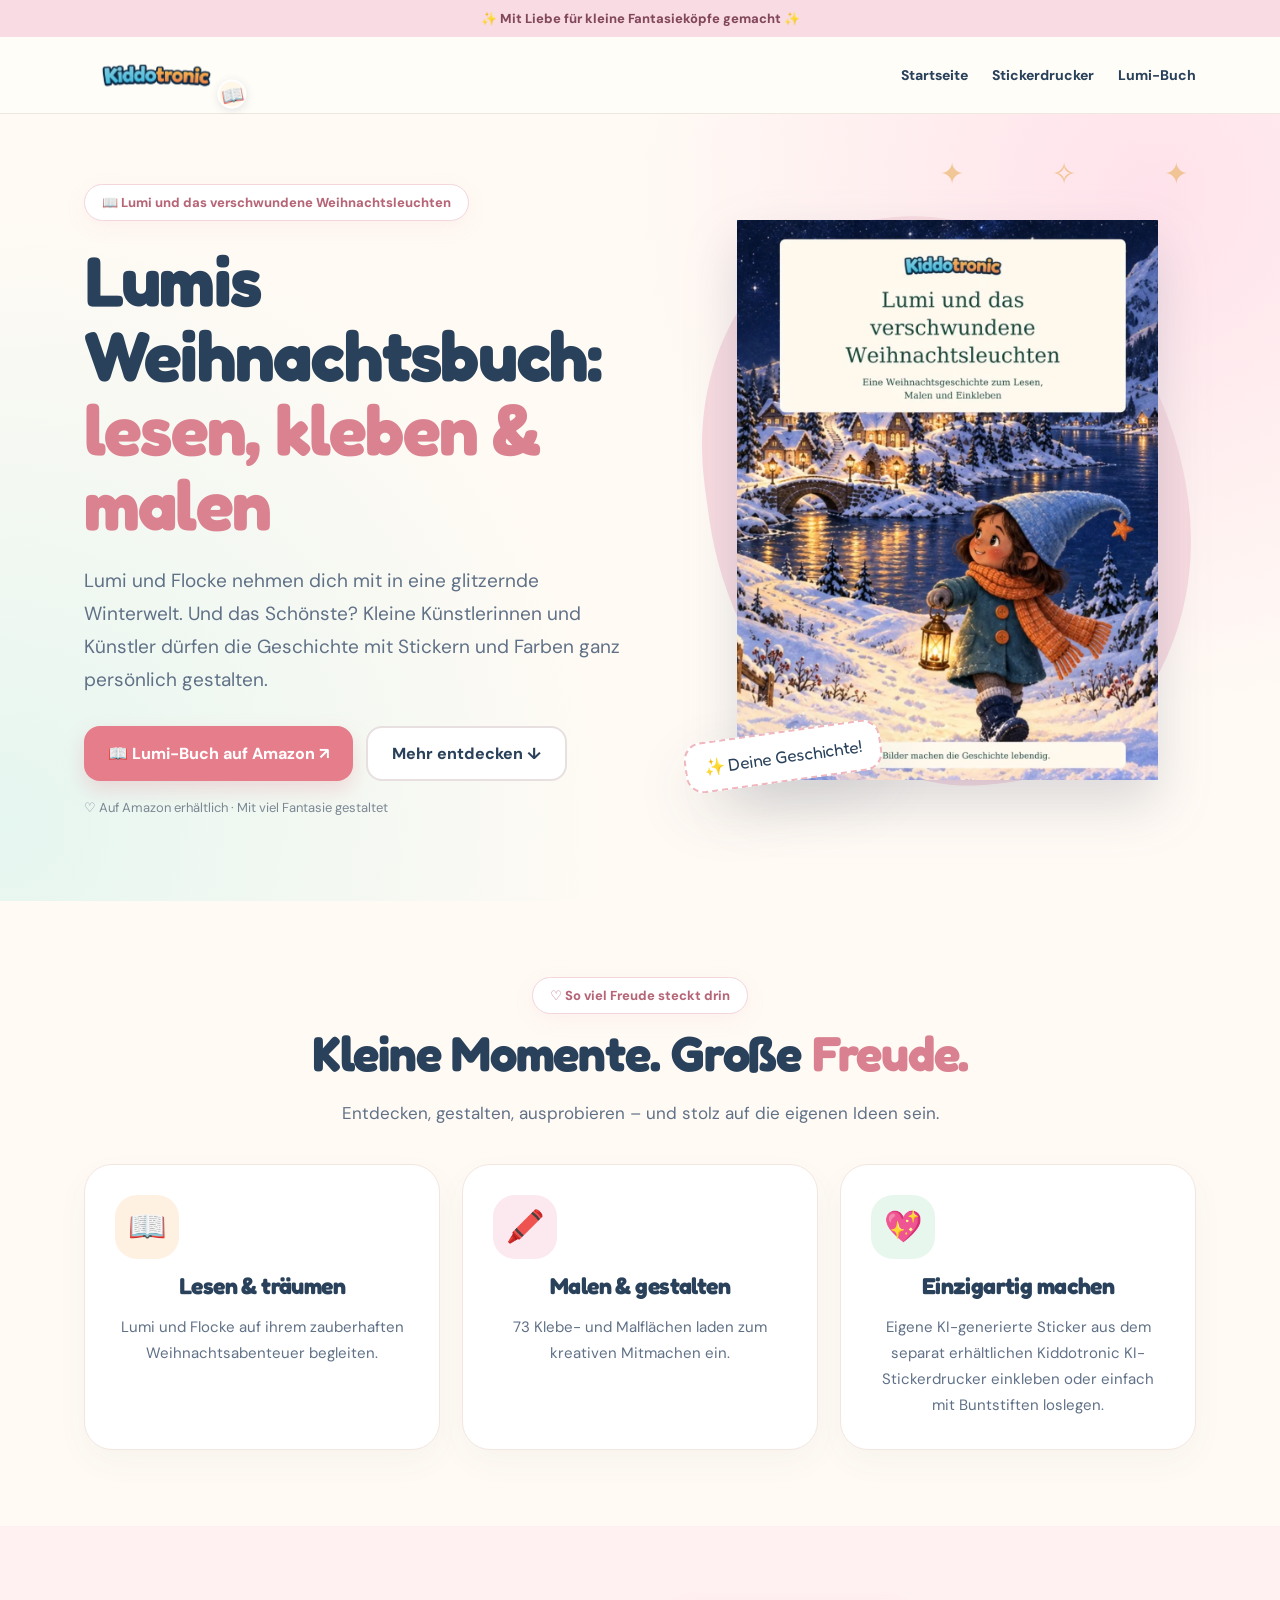
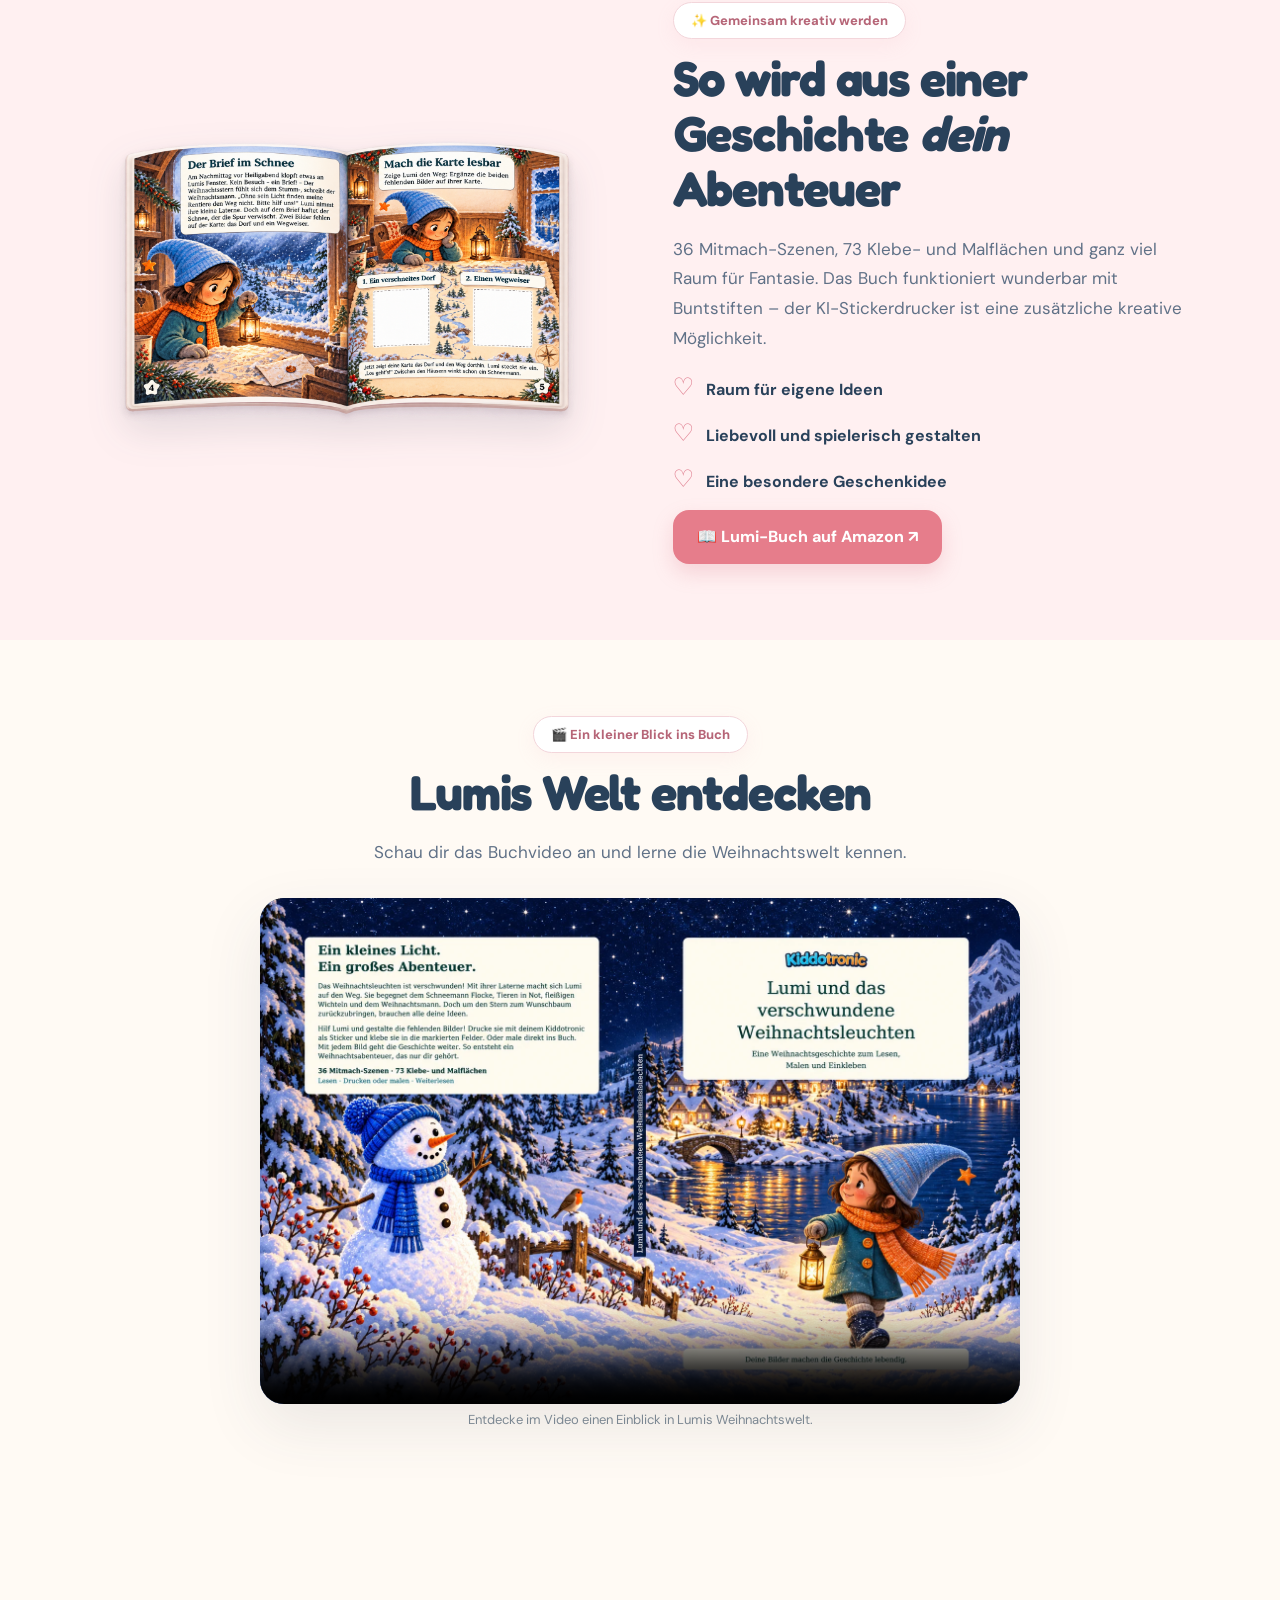
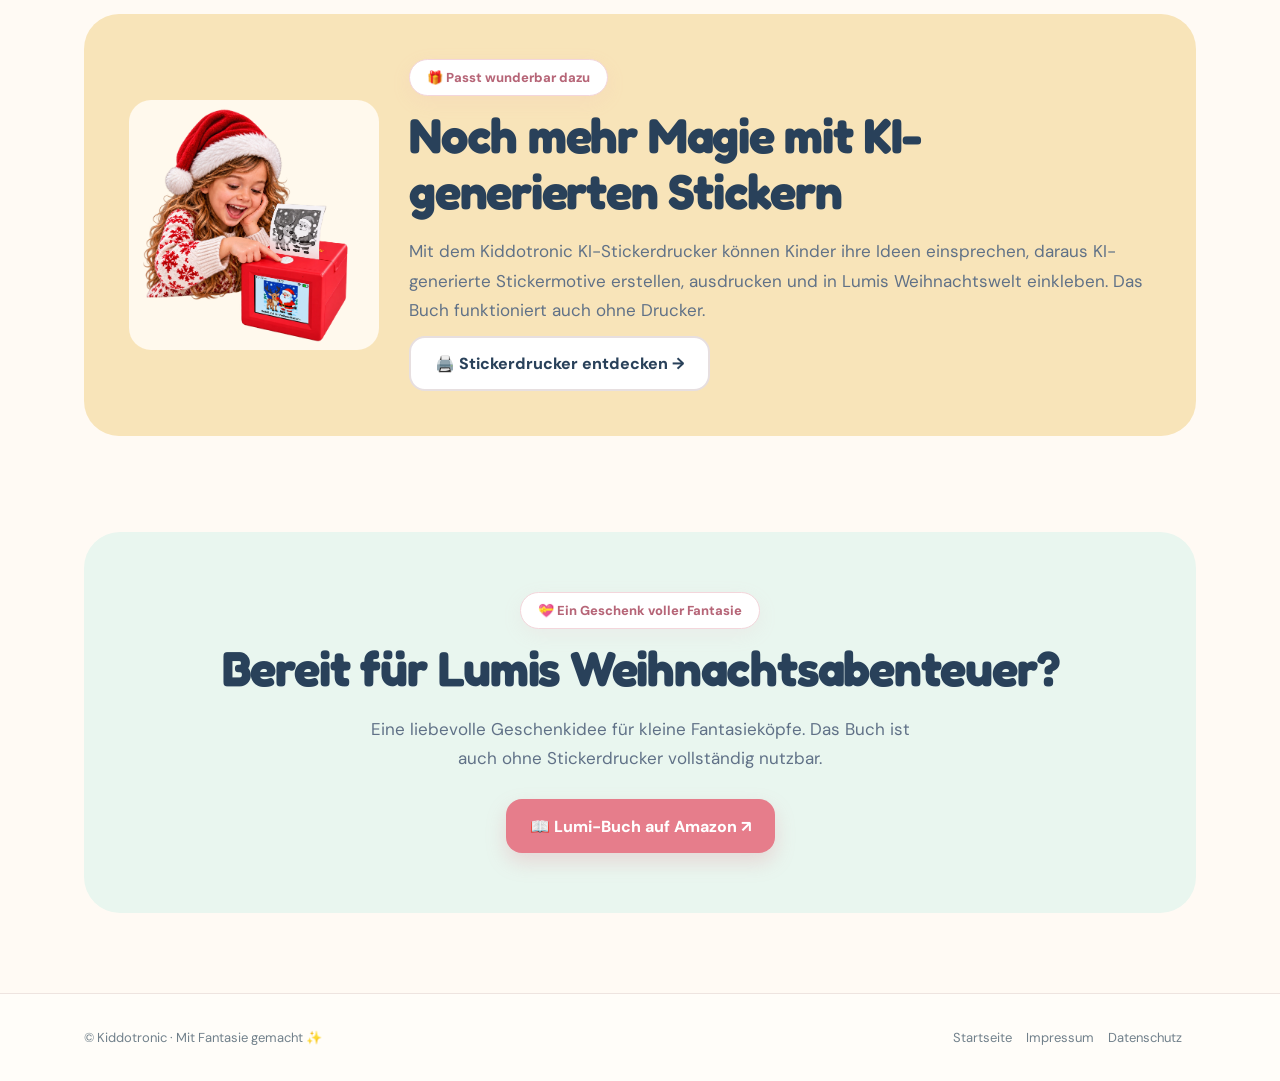
==== commit 2fe9a195: "Replace Lumi spread preview with uploaded background-free open book image" ====
--- a/lumi/index.html
+++ b/lumi/index.html
@@ -1,4 +1,4 @@
 <!doctype html><html lang="de"><head><meta charset="utf-8"><meta name="viewport" content="width=device-width,initial-scale=1"><meta name="theme-color" content="#fffaf4"><meta name="description" content="Weihnachts-Mitmachbuch für kleine kreative Köpfe. Jetzt bei Kiddotronic entdecken und auf Amazon ansehen."><meta property="og:title" content="Lumi und das verschwundene Weihnachtsleuchten | Kiddotronic"><meta property="og:description" content="Weihnachts-Mitmachbuch für kleine kreative Köpfe"><meta property="og:type" content="website"><meta property="og:url" content="https://kiddotronic.com/lumi/"><meta property="og:image" content="https://kiddotronic.com/assets/lumi-cover.webp"><link rel="canonical" href="https://kiddotronic.com/lumi/"><title>Lumi und das verschwundene Weihnachtsleuchten | Kiddotronic</title><style>
 @import url('https://fonts.googleapis.com/css2?family=DM+Sans:wght@400;500;600;700;800&family=Fredoka:wght@400;500;600;700&display=swap');
 :root{--ink:#29415a;--muted:#607187;--cream:#fffaf4;--pink:#fff0f0;--mint:#e9f8ee;--gold:#f5bd67;--rose:#e77f8c;--shadow:0 22px 60px rgba(58,67,91,.10)}*{box-sizing:border-box}html{scroll-behavior:smooth}body{margin:0;background:var(--cream);color:var(--ink);font-family:'DM Sans',system-ui,sans-serif}a{color:inherit}img{display:block;max-width:100%}.container{max-width:1160px;margin:auto;padding:0 24px}.top{background:#f9dce3;text-align:center;font-size:13px;font-weight:800;padding:10px 12px;color:#82475b}.nav{background:#fffdf9dd;backdrop-filter:blur(15px);border-bottom:1px solid #eee7de}.nav .container{display:flex;align-items:center;justify-content:space-between;min-height:76px;gap:20px}.logo{font-family:Fredoka,sans-serif;font-size:26px;font-weight:700;text-decoration:none;color:#d56b82}.navlinks{display:flex;gap:24px;flex-wrap:wrap}.navlinks a{text-decoration:none;font-size:14px;font-weight:800}.navlinks a:hover{color:#d56b82}.hero{position:relative;overflow:hidden;background:radial-gradient(circle at 90% 10%,#ffe2eb 0,transparent 38%),radial-gradient(circle at 0 90%,#e6f6f0 0,transparent 42%),#fffaf4;padding:70px 0 85px}.hero:after{content:'✦   ✧   ✦';position:absolute;right:4%;top:40px;color:#e8b05e;font-size:30px;letter-spacing:40px;opacity:.6}.hero-grid{display:grid;grid-template-columns:1.05fr .95fr;gap:65px;align-items:center}.eyebrow{display:inline-flex;background:#fff;border:1px solid #f3d6db;border-radius:50px;padding:9px 17px;font-size:13px;font-weight:800;color:#b66577;box-shadow:0 6px 20px #e9a6b61c}h1,h2,h3{font-family:Fredoka,system-ui,sans-serif;letter-spacing:-.025em}h1{font-size:clamp(43px,5.5vw,78px);line-height:1.06;margin:22px 0;color:#29415a}h1 em{font-style:normal;color:#db8290}h2{font-size:clamp(30px,4vw,49px);line-height:1.13;margin:12px 0 18px}h3{font-size:23px;margin:13px 0}p{font-size:17px;line-height:1.75;color:var(--muted)}.lead{font-size:19px;max-width:580px}.buttons{display:flex;flex-wrap:wrap;gap:13px;margin:29px 0 18px}.btn{display:inline-flex;justify-content:center;align-items:center;gap:8px;min-height:54px;padding:15px 24px;border-radius:16px;background:#e67d8b;color:white;text-decoration:none;font-weight:800;box-shadow:0 9px 20px #dd859344;transition:transform .2s,box-shadow .2s}.btn:hover{transform:translateY(-3px);box-shadow:0 14px 25px #dd859355}.btn.secondary{background:white;color:var(--ink);box-shadow:none;border:2px solid #e7dfe0}.micro{font-size:13px;color:#7b8792}.hero-visual{position:relative;padding:20px}.hero-visual:before{content:'';position:absolute;inset:2%;border-radius:43% 57% 46% 54%;background:#f8dbe1;transform:rotate(-8deg)}.hero-visual img{position:relative;width:100%;max-height:560px;object-fit:contain;filter:drop-shadow(0 24px 26px #56617a35);border-radius:20px}.sticker{position:absolute;z-index:2;background:#fff;border:2px dashed #f0b6be;padding:13px 17px;border-radius:18px;font-family:Fredoka,sans-serif;font-size:17px;box-shadow:var(--shadow);transform:rotate(-8deg);bottom:3%;left:-3%}.section{padding:76px 0}.center{text-align:center}.center>p{max-width:650px;margin:0 auto 30px}.cards{display:grid;grid-template-columns:repeat(3,1fr);gap:22px;margin-top:35px}.card{background:#fff;border:1px solid #f3e6e1;border-radius:28px;padding:30px;box-shadow:0 12px 32px #4e56620b;transition:transform .2s}.card:hover{transform:translateY(-5px)}.emoji{display:grid;place-items:center;background:#fff1e2;width:64px;height:64px;border-radius:22px;font-size:31px}.card:nth-child(2) .emoji{background:#fce8ef}.card:nth-child(3) .emoji{background:#e8f7ee}.card p{font-size:15px;margin-bottom:0}.soft{background:#fff0f1}.split{display:grid;grid-template-columns:1fr 1fr;gap:65px;align-items:center}.photo{background:#fff;padding:15px;border-radius:30px;box-shadow:var(--shadow)}.photo img{width:100%;max-height:460px;object-fit:contain;border-radius:19px}.check{list-style:none;padding:0}.check li{margin:15px 0;font-weight:700}.check li:before{content:'♡';color:#df7d8e;margin-right:12px;font-size:24px}.banner{background:#f8e4b9;border-radius:35px;padding:45px;display:grid;grid-template-columns:160px 1fr;gap:38px;align-items:center}.banner img{width:100%;border-radius:18px}.banner p{margin:10px 0}.video{width:100%;max-width:760px;border-radius:24px;box-shadow:var(--shadow);background:#263d56}.cta{text-align:center;padding:60px 25px;background:#e9f6ef;border-radius:36px;margin:20px auto 80px}.cta p{max-width:550px;margin:0 auto 25px}.footer{border-top:1px solid #eee4e0;padding:35px 0;background:#fffdf9}.footer .container{display:flex;gap:20px;justify-content:space-between;flex-wrap:wrap;font-size:13px;color:#71808b}.footer a{margin-right:14px;text-decoration:none}.skip{position:absolute;left:-999px}.skip:focus{left:10px;top:10px;background:white;padding:12px;z-index:20}@media(max-width:780px){.container{padding:0 19px}.nav .container{min-height:70px}.navlinks{gap:12px}.navlinks a{font-size:12px}.logo{font-size:22px}.hero{padding:32px 0 50px}.hero-grid,.split{grid-template-columns:1fr;gap:25px}.hero-visual{grid-row:1;max-width:490px;margin:auto;width:100%}.hero-visual img{max-height:390px}.sticker{font-size:14px;bottom:0;left:0}.hero:after{display:none}h1{font-size:clamp(38px,10vw,58px)}.lead{font-size:17px}.section{padding:55px 0}.cards{grid-template-columns:1fr;gap:13px}.card{padding:23px}.banner{grid-template-columns:95px 1fr;padding:20px;gap:16px;border-radius:24px}.banner h2{font-size:25px}.banner p{font-size:14px}.buttons .btn{width:100%}.cta{margin-bottom:40px;padding:45px 20px}}@media(prefers-reduced-motion:reduce){html{scroll-behavior:auto}*{transition:none!important}}
-.brand-logo-original{position:relative;display:inline-flex;align-items:center;flex-shrink:0;width:148px;min-height:65px}.brand-logo-original img{width:138px;height:65px;object-fit:contain;display:block}.brand-book-icon{position:absolute;right:-2px;bottom:1px;font-size:23px;line-height:1;background:#fff7e9;border:2px solid #f0d8bf;border-radius:50%;width:35px;height:35px;display:grid;place-items:center;transform:rotate(12deg);box-shadow:0 3px 10px #4a344422}@media(max-width:780px){.brand-logo-original{width:112px;min-height:50px}.brand-logo-original img{width:106px;height:50px}.brand-book-icon{width:29px;height:29px;font-size:19px;right:-4px;bottom:0}} .brand-logo-original{width:158px;min-height:76px;padding-right:8px;overflow:visible}.brand-logo-original img{width:142px;height:70px;object-fit:contain}.brand-book-icon{right:0;bottom:3px;transform:translate(15%,-5%) rotate(-11deg);z-index:2;border:2px solid #fff;box-shadow:0 2px 9px #31485b25;font-size:18px;width:29px;height:29px;background:#fff8e9}@media(max-width:780px){.brand-logo-original{width:119px;min-height:60px;padding-right:8px}.brand-logo-original img{width:108px;height:55px}.brand-book-icon{right:0;bottom:5px;width:24px;height:24px;font-size:15px;transform:translate(10%,-2%) rotate(-11deg)}}.banner{grid-template-columns:minmax(150px,250px) 1fr;gap:30px}.banner img{width:100%;height:auto;max-height:260px;object-fit:contain;border-radius:22px;background:#fff9ed;padding:8px}@media(max-width:780px){.banner{grid-template-columns:1fr;gap:16px;text-align:center}.banner img{max-width:250px;max-height:240px;margin:auto}.banner .btn{width:100%}}</style></head><body><a class="skip" href="#inhalt">Zum Inhalt springen</a><div class="top">✨ Mit Liebe für kleine Fantasieköpfe gemacht ✨</div><header class="nav"><nav class="container" aria-label="Hauptnavigation"><a class="logo brand-logo-original" href="/" aria-label="Kiddotronic – zur Startseite"><img src="/assets/kiddotronic-logo-02.png" alt="Kiddotronic" width="160" height="90"><span class="brand-book-icon" aria-hidden="true">📖</span></a><div class="navlinks"><a href="/">Startseite</a><a href="/stickerdrucker/">Stickerdrucker</a><a href="/lumi/">Lumi-Buch</a></div></nav></header><main id="inhalt"><section class="hero"><div class="container hero-grid"><div><span class="eyebrow">📖 Lumi und das verschwundene Weihnachtsleuchten</span><h1>Lumis Weihnachtsbuch: <em>lesen, kleben & malen</em></h1><p class="lead">Lumi und Flocke nehmen dich mit in eine glitzernde Winterwelt. Und das Schönste? Kleine Künstlerinnen und Künstler dürfen die Geschichte mit Stickern und Farben ganz persönlich gestalten.</p><div class="buttons"><a class="btn" href="https://www.amazon.de/dp/B0HRVSWYWW" target="_blank" rel="noopener noreferrer">📖 Lumi-Buch auf Amazon ↗</a><a class="btn secondary" href="#entdecken">Mehr entdecken ↓</a></div><div class="micro">♡ Auf Amazon erhältlich · Mit viel Fantasie gestaltet</div></div><div class="hero-visual"><img src="/assets/lumi-cover.webp" alt="Originalcover des Weihnachts-Mitmachbuchs Lumi und das verschwundene Weihnachtsleuchten" width="600" height="650" fetchpriority="high"><span class="sticker">✨ Deine Geschichte!</span></div></div></section><section id="entdecken" class="section"><div class="container center"><span class="eyebrow">♡ So viel Freude steckt drin</span><h2>Kleine Momente. Große <span style="color:#d98190">Freude.</span></h2><p>Entdecken, gestalten, ausprobieren – und stolz auf die eigenen Ideen sein.</p><div class="cards"><article class="card"><div class="emoji" aria-hidden="true">📖</div><h3>Lesen & träumen</h3><p>Lumi und Flocke auf ihrem zauberhaften Weihnachtsabenteuer begleiten.</p></article><article class="card"><div class="emoji" aria-hidden="true">🖍️</div><h3>Malen & gestalten</h3><p>73 Klebe- und Malflächen laden zum kreativen Mitmachen ein.</p></article><article class="card"><div class="emoji" aria-hidden="true">💖</div><h3>Einzigartig machen</h3><p>Eigene KI-generierte Sticker aus dem separat erhältlichen Kiddotronic KI-Stickerdrucker einkleben oder einfach mit Buntstiften loslegen.</p></article></div></div></section><section class="section soft"><div class="container split"><div class="photo"><img src="/assets/lumi-book-spread.webp" alt="Einblick in die Gestaltung von Lumis Weihnachts-Mitmachbuch" loading="lazy"></div><div><span class="eyebrow">✨ Gemeinsam kreativ werden</span><h2>So wird aus einer Geschichte <em>dein</em> Abenteuer</h2><p>36 Mitmach-Szenen, 73 Klebe- und Malflächen und ganz viel Raum für Fantasie. Das Buch funktioniert wunderbar mit Buntstiften – der KI-Stickerdrucker ist eine zusätzliche kreative Möglichkeit.</p><ul class="check"><li>Raum für eigene Ideen</li><li>Liebevoll und spielerisch gestalten</li><li>Eine besondere Geschenkidee</li></ul><a class="btn" href="https://www.amazon.de/dp/B0HRVSWYWW" target="_blank" rel="noopener noreferrer">📖 Lumi-Buch auf Amazon ↗</a></div></div></section><section class="section"><div class="container center"><span class="eyebrow">🎬 Ein kleiner Blick ins Buch</span><h2>Lumis Welt entdecken</h2><p>Schau dir das Buchvideo an und lerne die Weihnachtswelt kennen.</p><video class="video" controls playsinline preload="metadata" poster="/assets/lumi-book-spread.webp"><source src="/assets/lumi-book-video.mp4" type="video/mp4">Dein Browser unterstützt das Video nicht.</video><p class="micro">Entdecke im Video einen Einblick in Lumis Weihnachtswelt.</p></div></section><section class="section"><div class="container"><div class="banner"><img src="/assets/christmas-girl-rounded-v2.webp" alt="Mädchen mit dem roten Kiddotronic KI-Stickerdrucker" loading="lazy"><div><span class="eyebrow">🎁 Passt wunderbar dazu</span><h2>Noch mehr Magie mit KI-generierten Stickern</h2><p>Mit dem Kiddotronic KI-Stickerdrucker können Kinder ihre Ideen einsprechen, daraus KI-generierte Stickermotive erstellen, ausdrucken und in Lumis Weihnachtswelt einkleben. Das Buch funktioniert auch ohne Drucker.</p><a class="btn secondary" href="/stickerdrucker/">🖨️ Stickerdrucker entdecken →</a></div></div></div></section><section class="container"><div class="cta"><span class="eyebrow">💝 Ein Geschenk voller Fantasie</span><h2>Bereit für Lumis Weihnachtsabenteuer?</h2><p>Eine liebevolle Geschenkidee für kleine Fantasieköpfe. Das Buch ist auch ohne Stickerdrucker vollständig nutzbar.</p><a class="btn" href="https://www.amazon.de/dp/B0HRVSWYWW" target="_blank" rel="noopener noreferrer">📖 Lumi-Buch auf Amazon ↗</a></div></section></main><footer class="footer"><div class="container"><div>© Kiddotronic · Mit Fantasie gemacht ✨</div><div><a href="/">Startseite</a><a href="/impressum.html">Impressum</a><a href="/datenschutz.html">Datenschutz</a></div></div></footer></body></html>+.brand-logo-original{position:relative;display:inline-flex;align-items:center;flex-shrink:0;width:148px;min-height:65px}.brand-logo-original img{width:138px;height:65px;object-fit:contain;display:block}.brand-book-icon{position:absolute;right:-2px;bottom:1px;font-size:23px;line-height:1;background:#fff7e9;border:2px solid #f0d8bf;border-radius:50%;width:35px;height:35px;display:grid;place-items:center;transform:rotate(12deg);box-shadow:0 3px 10px #4a344422}@media(max-width:780px){.brand-logo-original{width:112px;min-height:50px}.brand-logo-original img{width:106px;height:50px}.brand-book-icon{width:29px;height:29px;font-size:19px;right:-4px;bottom:0}} .brand-logo-original{width:158px;min-height:76px;padding-right:8px;overflow:visible}.brand-logo-original img{width:142px;height:70px;object-fit:contain}.brand-book-icon{right:0;bottom:3px;transform:translate(15%,-5%) rotate(-11deg);z-index:2;border:2px solid #fff;box-shadow:0 2px 9px #31485b25;font-size:18px;width:29px;height:29px;background:#fff8e9}@media(max-width:780px){.brand-logo-original{width:119px;min-height:60px;padding-right:8px}.brand-logo-original img{width:108px;height:55px}.brand-book-icon{right:0;bottom:5px;width:24px;height:24px;font-size:15px;transform:translate(10%,-2%) rotate(-11deg)}}.banner{grid-template-columns:minmax(150px,250px) 1fr;gap:30px}.banner img{width:100%;height:auto;max-height:260px;object-fit:contain;border-radius:22px;background:#fff9ed;padding:8px}@media(max-width:780px){.banner{grid-template-columns:1fr;gap:16px;text-align:center}.banner img{max-width:250px;max-height:240px;margin:auto}.banner .btn{width:100%}}.photo-book-preview{background:transparent;box-shadow:none;border:0;padding:0;overflow:visible}.photo-book-preview img{width:100%;height:auto;max-height:none;object-fit:contain;border-radius:0;filter:drop-shadow(0 15px 18px rgba(49,58,82,.13))}@media(max-width:780px){.photo-book-preview{margin:0 auto;max-width:560px}.photo-book-preview img{max-height:none;width:100%}}</style></head><body><a class="skip" href="#inhalt">Zum Inhalt springen</a><div class="top">✨ Mit Liebe für kleine Fantasieköpfe gemacht ✨</div><header class="nav"><nav class="container" aria-label="Hauptnavigation"><a class="logo brand-logo-original" href="/" aria-label="Kiddotronic – zur Startseite"><img src="/assets/kiddotronic-logo-02.png" alt="Kiddotronic" width="160" height="90"><span class="brand-book-icon" aria-hidden="true">📖</span></a><div class="navlinks"><a href="/">Startseite</a><a href="/stickerdrucker/">Stickerdrucker</a><a href="/lumi/">Lumi-Buch</a></div></nav></header><main id="inhalt"><section class="hero"><div class="container hero-grid"><div><span class="eyebrow">📖 Lumi und das verschwundene Weihnachtsleuchten</span><h1>Lumis Weihnachtsbuch: <em>lesen, kleben & malen</em></h1><p class="lead">Lumi und Flocke nehmen dich mit in eine glitzernde Winterwelt. Und das Schönste? Kleine Künstlerinnen und Künstler dürfen die Geschichte mit Stickern und Farben ganz persönlich gestalten.</p><div class="buttons"><a class="btn" href="https://www.amazon.de/dp/B0HRVSWYWW" target="_blank" rel="noopener noreferrer">📖 Lumi-Buch auf Amazon ↗</a><a class="btn secondary" href="#entdecken">Mehr entdecken ↓</a></div><div class="micro">♡ Auf Amazon erhältlich · Mit viel Fantasie gestaltet</div></div><div class="hero-visual"><img src="/assets/lumi-cover.webp" alt="Originalcover des Weihnachts-Mitmachbuchs Lumi und das verschwundene Weihnachtsleuchten" width="600" height="650" fetchpriority="high"><span class="sticker">✨ Deine Geschichte!</span></div></div></section><section id="entdecken" class="section"><div class="container center"><span class="eyebrow">♡ So viel Freude steckt drin</span><h2>Kleine Momente. Große <span style="color:#d98190">Freude.</span></h2><p>Entdecken, gestalten, ausprobieren – und stolz auf die eigenen Ideen sein.</p><div class="cards"><article class="card"><div class="emoji" aria-hidden="true">📖</div><h3>Lesen & träumen</h3><p>Lumi und Flocke auf ihrem zauberhaften Weihnachtsabenteuer begleiten.</p></article><article class="card"><div class="emoji" aria-hidden="true">🖍️</div><h3>Malen & gestalten</h3><p>73 Klebe- und Malflächen laden zum kreativen Mitmachen ein.</p></article><article class="card"><div class="emoji" aria-hidden="true">💖</div><h3>Einzigartig machen</h3><p>Eigene KI-generierte Sticker aus dem separat erhältlichen Kiddotronic KI-Stickerdrucker einkleben oder einfach mit Buntstiften loslegen.</p></article></div></div></section><section class="section soft"><div class="container split"><div class="photo photo-book-preview"><img src="/E9B0D547-A817-4EF6-82A6-563EA6BCAA28.png" alt="Aufgeschlagenes Lumi-Weihnachts-Mitmachbuch mit einer Geschichte und freien Flächen zum Einkleben eigener Sticker" loading="lazy" decoding="async"></div><div><span class="eyebrow">✨ Gemeinsam kreativ werden</span><h2>So wird aus einer Geschichte <em>dein</em> Abenteuer</h2><p>36 Mitmach-Szenen, 73 Klebe- und Malflächen und ganz viel Raum für Fantasie. Das Buch funktioniert wunderbar mit Buntstiften – der KI-Stickerdrucker ist eine zusätzliche kreative Möglichkeit.</p><ul class="check"><li>Raum für eigene Ideen</li><li>Liebevoll und spielerisch gestalten</li><li>Eine besondere Geschenkidee</li></ul><a class="btn" href="https://www.amazon.de/dp/B0HRVSWYWW" target="_blank" rel="noopener noreferrer">📖 Lumi-Buch auf Amazon ↗</a></div></div></section><section class="section"><div class="container center"><span class="eyebrow">🎬 Ein kleiner Blick ins Buch</span><h2>Lumis Welt entdecken</h2><p>Schau dir das Buchvideo an und lerne die Weihnachtswelt kennen.</p><video class="video" controls playsinline preload="metadata" poster="/assets/lumi-book-spread.webp"><source src="/assets/lumi-book-video.mp4" type="video/mp4">Dein Browser unterstützt das Video nicht.</video><p class="micro">Entdecke im Video einen Einblick in Lumis Weihnachtswelt.</p></div></section><section class="section"><div class="container"><div class="banner"><img src="/assets/christmas-girl-rounded-v2.webp" alt="Mädchen mit dem roten Kiddotronic KI-Stickerdrucker" loading="lazy"><div><span class="eyebrow">🎁 Passt wunderbar dazu</span><h2>Noch mehr Magie mit KI-generierten Stickern</h2><p>Mit dem Kiddotronic KI-Stickerdrucker können Kinder ihre Ideen einsprechen, daraus KI-generierte Stickermotive erstellen, ausdrucken und in Lumis Weihnachtswelt einkleben. Das Buch funktioniert auch ohne Drucker.</p><a class="btn secondary" href="/stickerdrucker/">🖨️ Stickerdrucker entdecken →</a></div></div></div></section><section class="container"><div class="cta"><span class="eyebrow">💝 Ein Geschenk voller Fantasie</span><h2>Bereit für Lumis Weihnachtsabenteuer?</h2><p>Eine liebevolle Geschenkidee für kleine Fantasieköpfe. Das Buch ist auch ohne Stickerdrucker vollständig nutzbar.</p><a class="btn" href="https://www.amazon.de/dp/B0HRVSWYWW" target="_blank" rel="noopener noreferrer">📖 Lumi-Buch auf Amazon ↗</a></div></section></main><footer class="footer"><div class="container"><div>© Kiddotronic · Mit Fantasie gemacht ✨</div><div><a href="/">Startseite</a><a href="/impressum.html">Impressum</a><a href="/datenschutz.html">Datenschutz</a></div></div></footer></body></html>
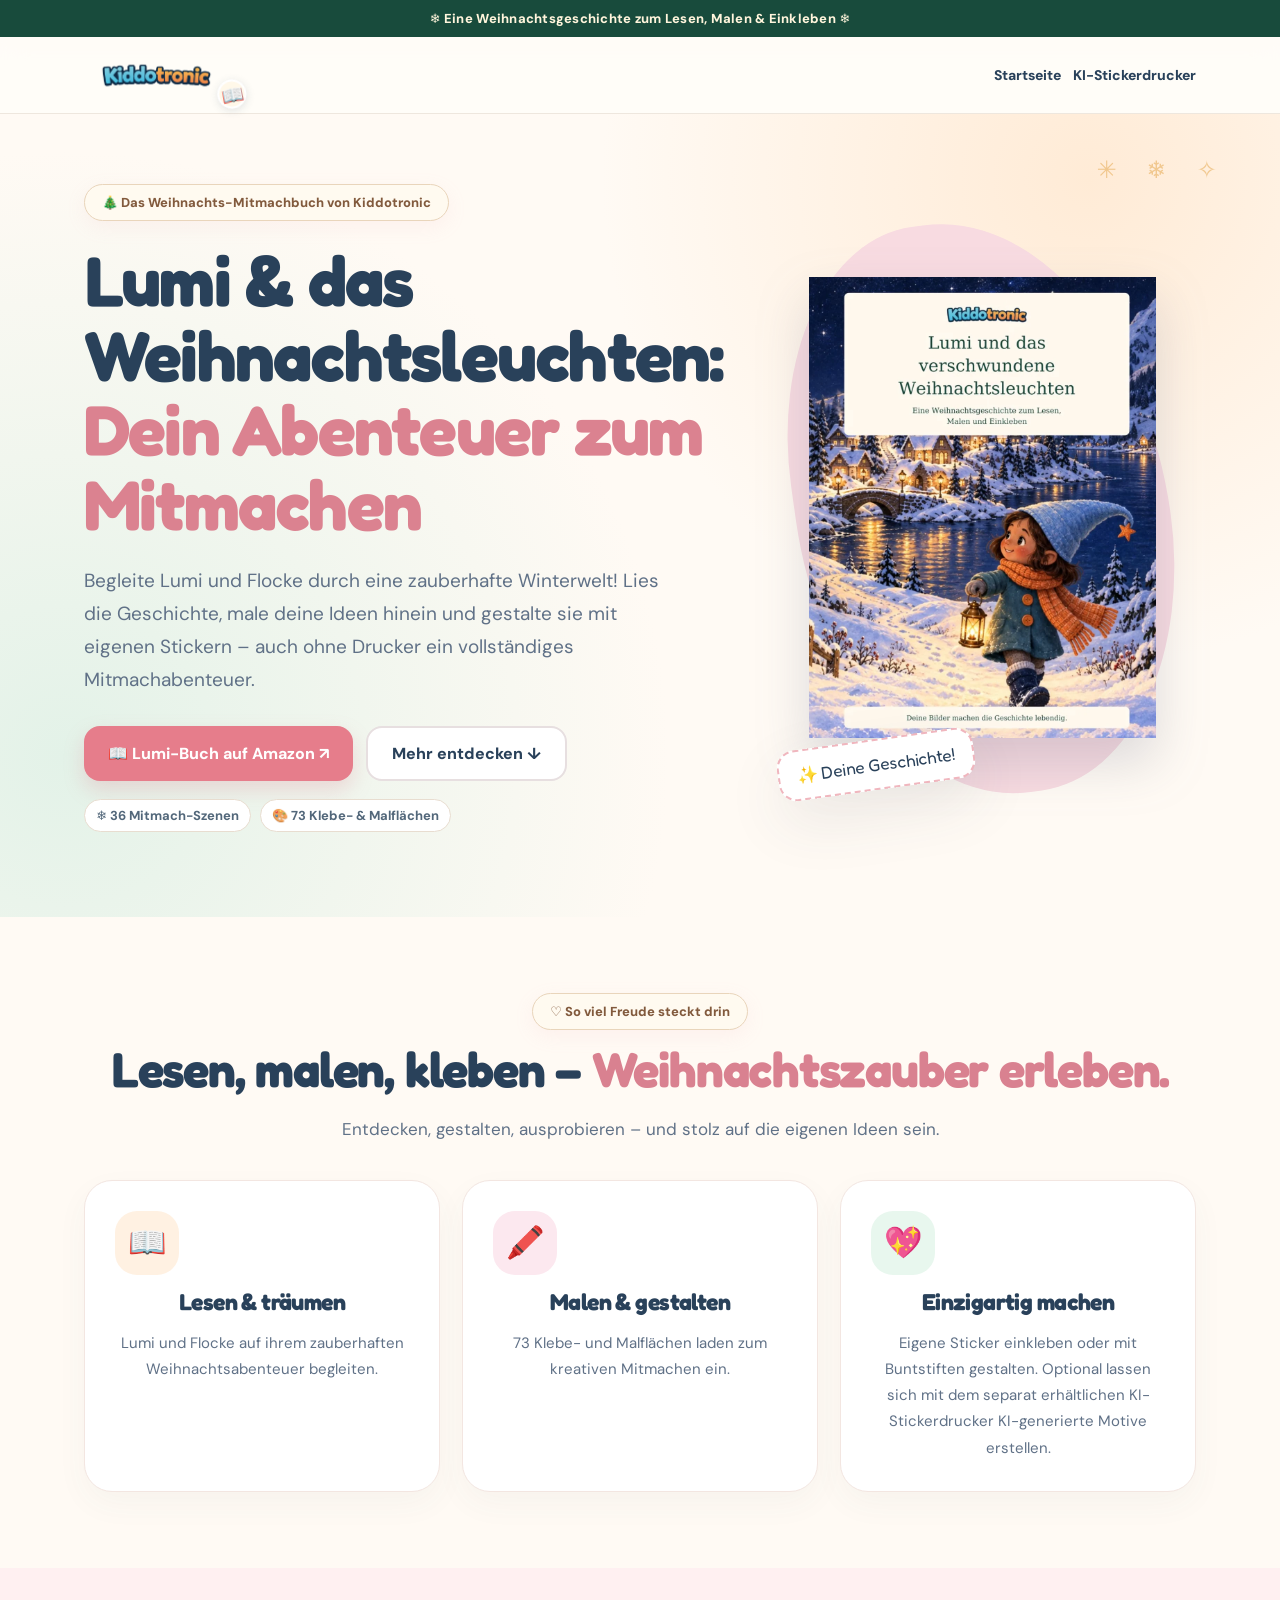
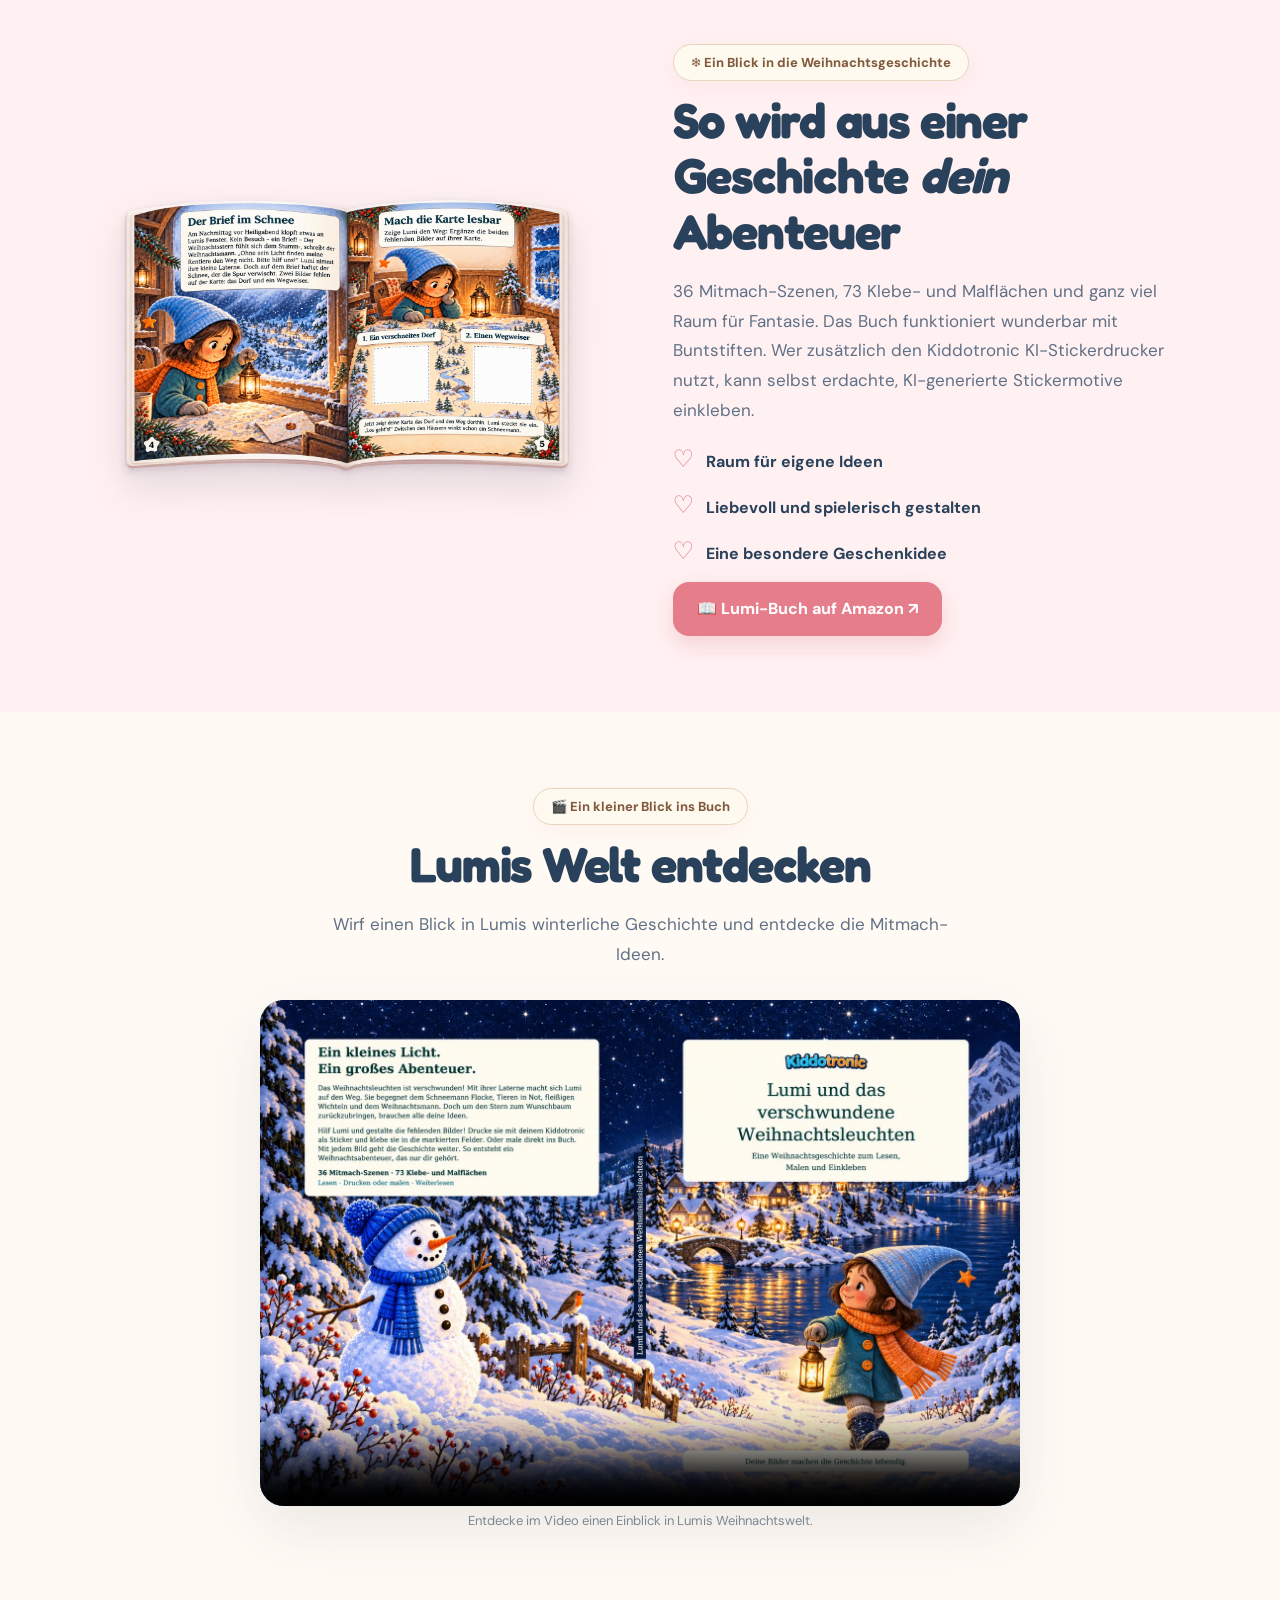
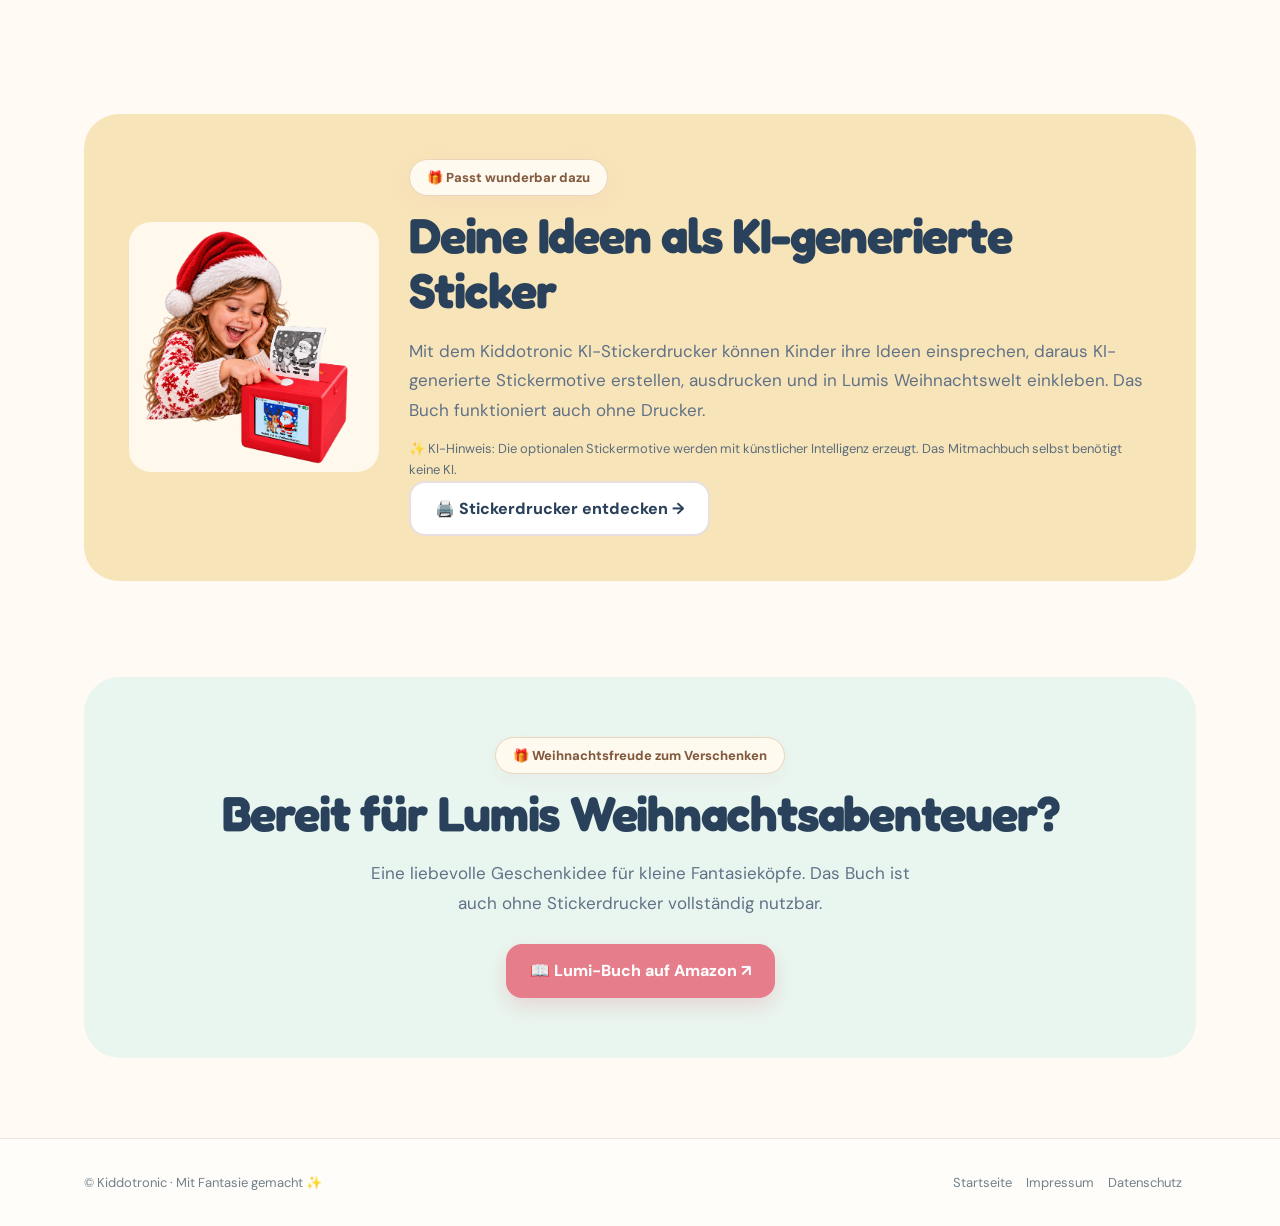
==== commit 1d774baa: "Polish Lumi Christmas landing page, mobile UX and precise optional AI sticker disclosure" ====
--- a/lumi/index.html
+++ b/lumi/index.html
@@ -1,4 +1,4 @@
 <!doctype html><html lang="de"><head><meta charset="utf-8"><meta name="viewport" content="width=device-width,initial-scale=1"><meta name="theme-color" content="#fffaf4"><meta name="description" content="Weihnachts-Mitmachbuch für kleine kreative Köpfe. Jetzt bei Kiddotronic entdecken und auf Amazon ansehen."><meta property="og:title" content="Lumi und das verschwundene Weihnachtsleuchten | Kiddotronic"><meta property="og:description" content="Weihnachts-Mitmachbuch für kleine kreative Köpfe"><meta property="og:type" content="website"><meta property="og:url" content="https://kiddotronic.com/lumi/"><meta property="og:image" content="https://kiddotronic.com/assets/lumi-cover.webp"><link rel="canonical" href="https://kiddotronic.com/lumi/"><title>Lumi und das verschwundene Weihnachtsleuchten | Kiddotronic</title><style>
 @import url('https://fonts.googleapis.com/css2?family=DM+Sans:wght@400;500;600;700;800&family=Fredoka:wght@400;500;600;700&display=swap');
 :root{--ink:#29415a;--muted:#607187;--cream:#fffaf4;--pink:#fff0f0;--mint:#e9f8ee;--gold:#f5bd67;--rose:#e77f8c;--shadow:0 22px 60px rgba(58,67,91,.10)}*{box-sizing:border-box}html{scroll-behavior:smooth}body{margin:0;background:var(--cream);color:var(--ink);font-family:'DM Sans',system-ui,sans-serif}a{color:inherit}img{display:block;max-width:100%}.container{max-width:1160px;margin:auto;padding:0 24px}.top{background:#f9dce3;text-align:center;font-size:13px;font-weight:800;padding:10px 12px;color:#82475b}.nav{background:#fffdf9dd;backdrop-filter:blur(15px);border-bottom:1px solid #eee7de}.nav .container{display:flex;align-items:center;justify-content:space-between;min-height:76px;gap:20px}.logo{font-family:Fredoka,sans-serif;font-size:26px;font-weight:700;text-decoration:none;color:#d56b82}.navlinks{display:flex;gap:24px;flex-wrap:wrap}.navlinks a{text-decoration:none;font-size:14px;font-weight:800}.navlinks a:hover{color:#d56b82}.hero{position:relative;overflow:hidden;background:radial-gradient(circle at 90% 10%,#ffe2eb 0,transparent 38%),radial-gradient(circle at 0 90%,#e6f6f0 0,transparent 42%),#fffaf4;padding:70px 0 85px}.hero:after{content:'✦   ✧   ✦';position:absolute;right:4%;top:40px;color:#e8b05e;font-size:30px;letter-spacing:40px;opacity:.6}.hero-grid{display:grid;grid-template-columns:1.05fr .95fr;gap:65px;align-items:center}.eyebrow{display:inline-flex;background:#fff;border:1px solid #f3d6db;border-radius:50px;padding:9px 17px;font-size:13px;font-weight:800;color:#b66577;box-shadow:0 6px 20px #e9a6b61c}h1,h2,h3{font-family:Fredoka,system-ui,sans-serif;letter-spacing:-.025em}h1{font-size:clamp(43px,5.5vw,78px);line-height:1.06;margin:22px 0;color:#29415a}h1 em{font-style:normal;color:#db8290}h2{font-size:clamp(30px,4vw,49px);line-height:1.13;margin:12px 0 18px}h3{font-size:23px;margin:13px 0}p{font-size:17px;line-height:1.75;color:var(--muted)}.lead{font-size:19px;max-width:580px}.buttons{display:flex;flex-wrap:wrap;gap:13px;margin:29px 0 18px}.btn{display:inline-flex;justify-content:center;align-items:center;gap:8px;min-height:54px;padding:15px 24px;border-radius:16px;background:#e67d8b;color:white;text-decoration:none;font-weight:800;box-shadow:0 9px 20px #dd859344;transition:transform .2s,box-shadow .2s}.btn:hover{transform:translateY(-3px);box-shadow:0 14px 25px #dd859355}.btn.secondary{background:white;color:var(--ink);box-shadow:none;border:2px solid #e7dfe0}.micro{font-size:13px;color:#7b8792}.hero-visual{position:relative;padding:20px}.hero-visual:before{content:'';position:absolute;inset:2%;border-radius:43% 57% 46% 54%;background:#f8dbe1;transform:rotate(-8deg)}.hero-visual img{position:relative;width:100%;max-height:560px;object-fit:contain;filter:drop-shadow(0 24px 26px #56617a35);border-radius:20px}.sticker{position:absolute;z-index:2;background:#fff;border:2px dashed #f0b6be;padding:13px 17px;border-radius:18px;font-family:Fredoka,sans-serif;font-size:17px;box-shadow:var(--shadow);transform:rotate(-8deg);bottom:3%;left:-3%}.section{padding:76px 0}.center{text-align:center}.center>p{max-width:650px;margin:0 auto 30px}.cards{display:grid;grid-template-columns:repeat(3,1fr);gap:22px;margin-top:35px}.card{background:#fff;border:1px solid #f3e6e1;border-radius:28px;padding:30px;box-shadow:0 12px 32px #4e56620b;transition:transform .2s}.card:hover{transform:translateY(-5px)}.emoji{display:grid;place-items:center;background:#fff1e2;width:64px;height:64px;border-radius:22px;font-size:31px}.card:nth-child(2) .emoji{background:#fce8ef}.card:nth-child(3) .emoji{background:#e8f7ee}.card p{font-size:15px;margin-bottom:0}.soft{background:#fff0f1}.split{display:grid;grid-template-columns:1fr 1fr;gap:65px;align-items:center}.photo{background:#fff;padding:15px;border-radius:30px;box-shadow:var(--shadow)}.photo img{width:100%;max-height:460px;object-fit:contain;border-radius:19px}.check{list-style:none;padding:0}.check li{margin:15px 0;font-weight:700}.check li:before{content:'♡';color:#df7d8e;margin-right:12px;font-size:24px}.banner{background:#f8e4b9;border-radius:35px;padding:45px;display:grid;grid-template-columns:160px 1fr;gap:38px;align-items:center}.banner img{width:100%;border-radius:18px}.banner p{margin:10px 0}.video{width:100%;max-width:760px;border-radius:24px;box-shadow:var(--shadow);background:#263d56}.cta{text-align:center;padding:60px 25px;background:#e9f6ef;border-radius:36px;margin:20px auto 80px}.cta p{max-width:550px;margin:0 auto 25px}.footer{border-top:1px solid #eee4e0;padding:35px 0;background:#fffdf9}.footer .container{display:flex;gap:20px;justify-content:space-between;flex-wrap:wrap;font-size:13px;color:#71808b}.footer a{margin-right:14px;text-decoration:none}.skip{position:absolute;left:-999px}.skip:focus{left:10px;top:10px;background:white;padding:12px;z-index:20}@media(max-width:780px){.container{padding:0 19px}.nav .container{min-height:70px}.navlinks{gap:12px}.navlinks a{font-size:12px}.logo{font-size:22px}.hero{padding:32px 0 50px}.hero-grid,.split{grid-template-columns:1fr;gap:25px}.hero-visual{grid-row:1;max-width:490px;margin:auto;width:100%}.hero-visual img{max-height:390px}.sticker{font-size:14px;bottom:0;left:0}.hero:after{display:none}h1{font-size:clamp(38px,10vw,58px)}.lead{font-size:17px}.section{padding:55px 0}.cards{grid-template-columns:1fr;gap:13px}.card{padding:23px}.banner{grid-template-columns:95px 1fr;padding:20px;gap:16px;border-radius:24px}.banner h2{font-size:25px}.banner p{font-size:14px}.buttons .btn{width:100%}.cta{margin-bottom:40px;padding:45px 20px}}@media(prefers-reduced-motion:reduce){html{scroll-behavior:auto}*{transition:none!important}}
-.brand-logo-original{position:relative;display:inline-flex;align-items:center;flex-shrink:0;width:148px;min-height:65px}.brand-logo-original img{width:138px;height:65px;object-fit:contain;display:block}.brand-book-icon{position:absolute;right:-2px;bottom:1px;font-size:23px;line-height:1;background:#fff7e9;border:2px solid #f0d8bf;border-radius:50%;width:35px;height:35px;display:grid;place-items:center;transform:rotate(12deg);box-shadow:0 3px 10px #4a344422}@media(max-width:780px){.brand-logo-original{width:112px;min-height:50px}.brand-logo-original img{width:106px;height:50px}.brand-book-icon{width:29px;height:29px;font-size:19px;right:-4px;bottom:0}} .brand-logo-original{width:158px;min-height:76px;padding-right:8px;overflow:visible}.brand-logo-original img{width:142px;height:70px;object-fit:contain}.brand-book-icon{right:0;bottom:3px;transform:translate(15%,-5%) rotate(-11deg);z-index:2;border:2px solid #fff;box-shadow:0 2px 9px #31485b25;font-size:18px;width:29px;height:29px;background:#fff8e9}@media(max-width:780px){.brand-logo-original{width:119px;min-height:60px;padding-right:8px}.brand-logo-original img{width:108px;height:55px}.brand-book-icon{right:0;bottom:5px;width:24px;height:24px;font-size:15px;transform:translate(10%,-2%) rotate(-11deg)}}.banner{grid-template-columns:minmax(150px,250px) 1fr;gap:30px}.banner img{width:100%;height:auto;max-height:260px;object-fit:contain;border-radius:22px;background:#fff9ed;padding:8px}@media(max-width:780px){.banner{grid-template-columns:1fr;gap:16px;text-align:center}.banner img{max-width:250px;max-height:240px;margin:auto}.banner .btn{width:100%}}.photo-book-preview{background:transparent;box-shadow:none;border:0;padding:0;overflow:visible}.photo-book-preview img{width:100%;height:auto;max-height:none;object-fit:contain;border-radius:0;filter:drop-shadow(0 15px 18px rgba(49,58,82,.13))}@media(max-width:780px){.photo-book-preview{margin:0 auto;max-width:560px}.photo-book-preview img{max-height:none;width:100%}}</style></head><body><a class="skip" href="#inhalt">Zum Inhalt springen</a><div class="top">✨ Mit Liebe für kleine Fantasieköpfe gemacht ✨</div><header class="nav"><nav class="container" aria-label="Hauptnavigation"><a class="logo brand-logo-original" href="/" aria-label="Kiddotronic – zur Startseite"><img src="/assets/kiddotronic-logo-02.png" alt="Kiddotronic" width="160" height="90"><span class="brand-book-icon" aria-hidden="true">📖</span></a><div class="navlinks"><a href="/">Startseite</a><a href="/stickerdrucker/">Stickerdrucker</a><a href="/lumi/">Lumi-Buch</a></div></nav></header><main id="inhalt"><section class="hero"><div class="container hero-grid"><div><span class="eyebrow">📖 Lumi und das verschwundene Weihnachtsleuchten</span><h1>Lumis Weihnachtsbuch: <em>lesen, kleben & malen</em></h1><p class="lead">Lumi und Flocke nehmen dich mit in eine glitzernde Winterwelt. Und das Schönste? Kleine Künstlerinnen und Künstler dürfen die Geschichte mit Stickern und Farben ganz persönlich gestalten.</p><div class="buttons"><a class="btn" href="https://www.amazon.de/dp/B0HRVSWYWW" target="_blank" rel="noopener noreferrer">📖 Lumi-Buch auf Amazon ↗</a><a class="btn secondary" href="#entdecken">Mehr entdecken ↓</a></div><div class="micro">♡ Auf Amazon erhältlich · Mit viel Fantasie gestaltet</div></div><div class="hero-visual"><img src="/assets/lumi-cover.webp" alt="Originalcover des Weihnachts-Mitmachbuchs Lumi und das verschwundene Weihnachtsleuchten" width="600" height="650" fetchpriority="high"><span class="sticker">✨ Deine Geschichte!</span></div></div></section><section id="entdecken" class="section"><div class="container center"><span class="eyebrow">♡ So viel Freude steckt drin</span><h2>Kleine Momente. Große <span style="color:#d98190">Freude.</span></h2><p>Entdecken, gestalten, ausprobieren – und stolz auf die eigenen Ideen sein.</p><div class="cards"><article class="card"><div class="emoji" aria-hidden="true">📖</div><h3>Lesen & träumen</h3><p>Lumi und Flocke auf ihrem zauberhaften Weihnachtsabenteuer begleiten.</p></article><article class="card"><div class="emoji" aria-hidden="true">🖍️</div><h3>Malen & gestalten</h3><p>73 Klebe- und Malflächen laden zum kreativen Mitmachen ein.</p></article><article class="card"><div class="emoji" aria-hidden="true">💖</div><h3>Einzigartig machen</h3><p>Eigene KI-generierte Sticker aus dem separat erhältlichen Kiddotronic KI-Stickerdrucker einkleben oder einfach mit Buntstiften loslegen.</p></article></div></div></section><section class="section soft"><div class="container split"><div class="photo photo-book-preview"><img src="/E9B0D547-A817-4EF6-82A6-563EA6BCAA28.png" alt="Aufgeschlagenes Lumi-Weihnachts-Mitmachbuch mit einer Geschichte und freien Flächen zum Einkleben eigener Sticker" loading="lazy" decoding="async"></div><div><span class="eyebrow">✨ Gemeinsam kreativ werden</span><h2>So wird aus einer Geschichte <em>dein</em> Abenteuer</h2><p>36 Mitmach-Szenen, 73 Klebe- und Malflächen und ganz viel Raum für Fantasie. Das Buch funktioniert wunderbar mit Buntstiften – der KI-Stickerdrucker ist eine zusätzliche kreative Möglichkeit.</p><ul class="check"><li>Raum für eigene Ideen</li><li>Liebevoll und spielerisch gestalten</li><li>Eine besondere Geschenkidee</li></ul><a class="btn" href="https://www.amazon.de/dp/B0HRVSWYWW" target="_blank" rel="noopener noreferrer">📖 Lumi-Buch auf Amazon ↗</a></div></div></section><section class="section"><div class="container center"><span class="eyebrow">🎬 Ein kleiner Blick ins Buch</span><h2>Lumis Welt entdecken</h2><p>Schau dir das Buchvideo an und lerne die Weihnachtswelt kennen.</p><video class="video" controls playsinline preload="metadata" poster="/assets/lumi-book-spread.webp"><source src="/assets/lumi-book-video.mp4" type="video/mp4">Dein Browser unterstützt das Video nicht.</video><p class="micro">Entdecke im Video einen Einblick in Lumis Weihnachtswelt.</p></div></section><section class="section"><div class="container"><div class="banner"><img src="/assets/christmas-girl-rounded-v2.webp" alt="Mädchen mit dem roten Kiddotronic KI-Stickerdrucker" loading="lazy"><div><span class="eyebrow">🎁 Passt wunderbar dazu</span><h2>Noch mehr Magie mit KI-generierten Stickern</h2><p>Mit dem Kiddotronic KI-Stickerdrucker können Kinder ihre Ideen einsprechen, daraus KI-generierte Stickermotive erstellen, ausdrucken und in Lumis Weihnachtswelt einkleben. Das Buch funktioniert auch ohne Drucker.</p><a class="btn secondary" href="/stickerdrucker/">🖨️ Stickerdrucker entdecken →</a></div></div></div></section><section class="container"><div class="cta"><span class="eyebrow">💝 Ein Geschenk voller Fantasie</span><h2>Bereit für Lumis Weihnachtsabenteuer?</h2><p>Eine liebevolle Geschenkidee für kleine Fantasieköpfe. Das Buch ist auch ohne Stickerdrucker vollständig nutzbar.</p><a class="btn" href="https://www.amazon.de/dp/B0HRVSWYWW" target="_blank" rel="noopener noreferrer">📖 Lumi-Buch auf Amazon ↗</a></div></section></main><footer class="footer"><div class="container"><div>© Kiddotronic · Mit Fantasie gemacht ✨</div><div><a href="/">Startseite</a><a href="/impressum.html">Impressum</a><a href="/datenschutz.html">Datenschutz</a></div></div></footer></body></html>+.brand-logo-original{position:relative;display:inline-flex;align-items:center;flex-shrink:0;width:148px;min-height:65px}.brand-logo-original img{width:138px;height:65px;object-fit:contain;display:block}.brand-book-icon{position:absolute;right:-2px;bottom:1px;font-size:23px;line-height:1;background:#fff7e9;border:2px solid #f0d8bf;border-radius:50%;width:35px;height:35px;display:grid;place-items:center;transform:rotate(12deg);box-shadow:0 3px 10px #4a344422}@media(max-width:780px){.brand-logo-original{width:112px;min-height:50px}.brand-logo-original img{width:106px;height:50px}.brand-book-icon{width:29px;height:29px;font-size:19px;right:-4px;bottom:0}} .brand-logo-original{width:158px;min-height:76px;padding-right:8px;overflow:visible}.brand-logo-original img{width:142px;height:70px;object-fit:contain}.brand-book-icon{right:0;bottom:3px;transform:translate(15%,-5%) rotate(-11deg);z-index:2;border:2px solid #fff;box-shadow:0 2px 9px #31485b25;font-size:18px;width:29px;height:29px;background:#fff8e9}@media(max-width:780px){.brand-logo-original{width:119px;min-height:60px;padding-right:8px}.brand-logo-original img{width:108px;height:55px}.brand-book-icon{right:0;bottom:5px;width:24px;height:24px;font-size:15px;transform:translate(10%,-2%) rotate(-11deg)}}.banner{grid-template-columns:minmax(150px,250px) 1fr;gap:30px}.banner img{width:100%;height:auto;max-height:260px;object-fit:contain;border-radius:22px;background:#fff9ed;padding:8px}@media(max-width:780px){.banner{grid-template-columns:1fr;gap:16px;text-align:center}.banner img{max-width:250px;max-height:240px;margin:auto}.banner .btn{width:100%}}.photo-book-preview{background:transparent;box-shadow:none;border:0;padding:0;overflow:visible}.photo-book-preview img{width:100%;height:auto;max-height:none;object-fit:contain;border-radius:0;filter:drop-shadow(0 15px 18px rgba(49,58,82,.13))}@media(max-width:780px){.photo-book-preview{margin:0 auto;max-width:560px}.photo-book-preview img{max-height:none;width:100%}}/* Christmas polish + accessible mobile layout */.top{background:#184b3c;color:#fff5dc;letter-spacing:.02em}.nav{position:relative;z-index:3}.nav .container{gap:12px}.navlinks{align-items:center;justify-content:flex-end;gap:12px}.navlinks a{white-space:nowrap}.hero{background:radial-gradient(circle at 85% 8%,#ffebd6 0,transparent 37%),radial-gradient(circle at 5% 80%,#e3f2e8 0,transparent 44%),#fffaf4}.hero:after{content:'✳ ❄ ✧';font-size:24px;letter-spacing:12px;pointer-events:none}.eyebrow{border-color:#e9d5bb;background:#fffaf0;color:#825a3d}.btn:focus-visible,.navlinks a:focus-visible{outline:3px solid #c88e35;outline-offset:4px}.btn{transition:transform .15s ease,box-shadow .15s ease}.micro{line-height:1.6}.christmas-note{display:flex;align-items:center;gap:9px;flex-wrap:wrap;margin:18px 0 0;font-size:13px;color:#52677a;font-weight:700}.christmas-note span{display:inline-flex;align-items:center;gap:5px;padding:7px 11px;border-radius:100px;background:#fff;border:1px solid #e8ddd0}.ai-disclosure{display:block;margin-top:12px;color:#5c6d7b;font-size:13px;line-height:1.65}.ai-tag{display:inline-flex;align-items:center;gap:6px;border-radius:100px;padding:6px 11px;background:#e6f3ee;color:#235847;font-size:12px;font-weight:800;border:1px solid #c8e1d4}.section{scroll-margin-top:16px}.photo-book-preview img{max-height:440px;object-fit:contain}.banner{align-items:center}.banner img{object-fit:contain}.footer a:focus-visible{outline:2px solid #d99053}@media(max-width:780px){.nav .container{min-height:70px;padding-top:8px;padding-bottom:8px;gap:10px}.navlinks{gap:9px}.navlinks a{font-size:12px;white-space:nowrap}.hero{padding:32px 0 44px}.hero-grid{gap:25px}.hero h1{font-size:clamp(35px,9vw,53px);line-height:1.09}.hero .lead{font-size:16px;line-height:1.65}.buttons{gap:10px}.buttons .btn{flex:1 1 100%;text-align:center}.hero-visual{max-width:380px;margin:0 auto}.hero-visual img{max-height:370px;object-fit:contain}.section{padding-top:54px;padding-bottom:54px}.banner{padding:22px}.banner img{max-width:290px;max-height:250px;margin:auto}.photo-book-preview img{max-height:330px}.christmas-note{gap:6px}}@media(prefers-reduced-motion:reduce){html{scroll-behavior:auto}.btn{transition:none}}</style></head><body><a class="skip" href="#inhalt">Zum Inhalt springen</a><div class="top">❄️ Eine Weihnachtsgeschichte zum Lesen, Malen & Einkleben ❄️</div><header class="nav"><nav class="container" aria-label="Hauptnavigation"><a class="logo brand-logo-original" href="/" aria-label="Kiddotronic – zur Startseite"><img src="/assets/kiddotronic-logo-02.png" alt="Kiddotronic" width="160" height="90"><span class="brand-book-icon" aria-hidden="true">📖</span></a><div class="navlinks"><a href="/">Startseite</a><a href="/stickerdrucker/">KI-Stickerdrucker</a></div></nav></header><main id="inhalt"><section class="hero"><div class="container hero-grid"><div><span class="eyebrow">🎄 Das Weihnachts-Mitmachbuch von Kiddotronic</span><h1>Lumi & das Weihnachtsleuchten: <em>Dein Abenteuer zum Mitmachen</em></h1><p class="lead">Begleite Lumi und Flocke durch eine zauberhafte Winterwelt! Lies die Geschichte, male deine Ideen hinein und gestalte sie mit eigenen Stickern – auch ohne Drucker ein vollständiges Mitmachabenteuer.</p><div class="buttons"><a class="btn" href="https://www.amazon.de/dp/B0HRVSWYWW" target="_blank" rel="noopener noreferrer">📖 Lumi-Buch auf Amazon ↗</a><a class="btn secondary" href="#entdecken">Mehr entdecken ↓</a></div><div class="christmas-note"><span>❄️ 36 Mitmach-Szenen</span><span>🎨 73 Klebe- & Malflächen</span></div></div><div class="hero-visual"><img src="/assets/lumi-cover.webp" alt="Originalcover des Weihnachts-Mitmachbuchs Lumi und das verschwundene Weihnachtsleuchten" width="600" height="650" fetchpriority="high"><span class="sticker">✨ Deine Geschichte!</span></div></div></section><section id="entdecken" class="section"><div class="container center"><span class="eyebrow">♡ So viel Freude steckt drin</span><h2>Lesen, malen, kleben – <span style="color:#d98190">Weihnachtszauber erleben.</span></h2><p>Entdecken, gestalten, ausprobieren – und stolz auf die eigenen Ideen sein.</p><div class="cards"><article class="card"><div class="emoji" aria-hidden="true">📖</div><h3>Lesen & träumen</h3><p>Lumi und Flocke auf ihrem zauberhaften Weihnachtsabenteuer begleiten.</p></article><article class="card"><div class="emoji" aria-hidden="true">🖍️</div><h3>Malen & gestalten</h3><p>73 Klebe- und Malflächen laden zum kreativen Mitmachen ein.</p></article><article class="card"><div class="emoji" aria-hidden="true">💖</div><h3>Einzigartig machen</h3><p>Eigene Sticker einkleben oder mit Buntstiften gestalten. Optional lassen sich mit dem separat erhältlichen KI-Stickerdrucker KI-generierte Motive erstellen.</p></article></div></div></section><section class="section soft"><div class="container split"><div class="photo photo-book-preview"><img src="/E9B0D547-A817-4EF6-82A6-563EA6BCAA28.png" alt="Aufgeschlagenes Lumi-Weihnachts-Mitmachbuch mit einer Geschichte und freien Flächen zum Einkleben eigener Sticker" loading="lazy" decoding="async"></div><div><span class="eyebrow">❄️ Ein Blick in die Weihnachtsgeschichte</span><h2>So wird aus einer Geschichte <em>dein</em> Abenteuer</h2><p>36 Mitmach-Szenen, 73 Klebe- und Malflächen und ganz viel Raum für Fantasie. Das Buch funktioniert wunderbar mit Buntstiften. Wer zusätzlich den Kiddotronic KI-Stickerdrucker nutzt, kann selbst erdachte, KI-generierte Stickermotive einkleben.</p><ul class="check"><li>Raum für eigene Ideen</li><li>Liebevoll und spielerisch gestalten</li><li>Eine besondere Geschenkidee</li></ul><a class="btn" href="https://www.amazon.de/dp/B0HRVSWYWW" target="_blank" rel="noopener noreferrer">📖 Lumi-Buch auf Amazon ↗</a></div></div></section><section class="section"><div class="container center"><span class="eyebrow">🎬 Ein kleiner Blick ins Buch</span><h2>Lumis Welt entdecken</h2><p>Wirf einen Blick in Lumis winterliche Geschichte und entdecke die Mitmach-Ideen.</p><video class="video" controls playsinline preload="metadata" poster="/assets/lumi-book-spread.webp"><source src="/assets/lumi-book-video.mp4" type="video/mp4">Dein Browser unterstützt das Video nicht.</video><p class="micro">Entdecke im Video einen Einblick in Lumis Weihnachtswelt.</p></div></section><section class="section"><div class="container"><div class="banner"><img src="/assets/christmas-girl-rounded-v2.webp" alt="Mädchen mit dem roten Kiddotronic KI-Stickerdrucker" loading="lazy"><div><span class="eyebrow">🎁 Passt wunderbar dazu</span><h2>Deine Ideen als KI-generierte Sticker</h2><p>Mit dem Kiddotronic KI-Stickerdrucker können Kinder ihre Ideen einsprechen, daraus KI-generierte Stickermotive erstellen, ausdrucken und in Lumis Weihnachtswelt einkleben. Das Buch funktioniert auch ohne Drucker.</p><span class="ai-disclosure">✨ KI-Hinweis: Die optionalen Stickermotive werden mit künstlicher Intelligenz erzeugt. Das Mitmachbuch selbst benötigt keine KI.</span><a class="btn secondary" href="/stickerdrucker/">🖨️ Stickerdrucker entdecken →</a></div></div></div></section><section class="container"><div class="cta"><span class="eyebrow">🎁 Weihnachtsfreude zum Verschenken</span><h2>Bereit für Lumis Weihnachtsabenteuer?</h2><p>Eine liebevolle Geschenkidee für kleine Fantasieköpfe. Das Buch ist auch ohne Stickerdrucker vollständig nutzbar.</p><a class="btn" href="https://www.amazon.de/dp/B0HRVSWYWW" target="_blank" rel="noopener noreferrer">📖 Lumi-Buch auf Amazon ↗</a></div></section></main><footer class="footer"><div class="container"><div>© Kiddotronic · Mit Fantasie gemacht ✨</div><div><a href="/">Startseite</a><a href="/impressum.html">Impressum</a><a href="/datenschutz.html">Datenschutz</a></div></div></footer></body></html>
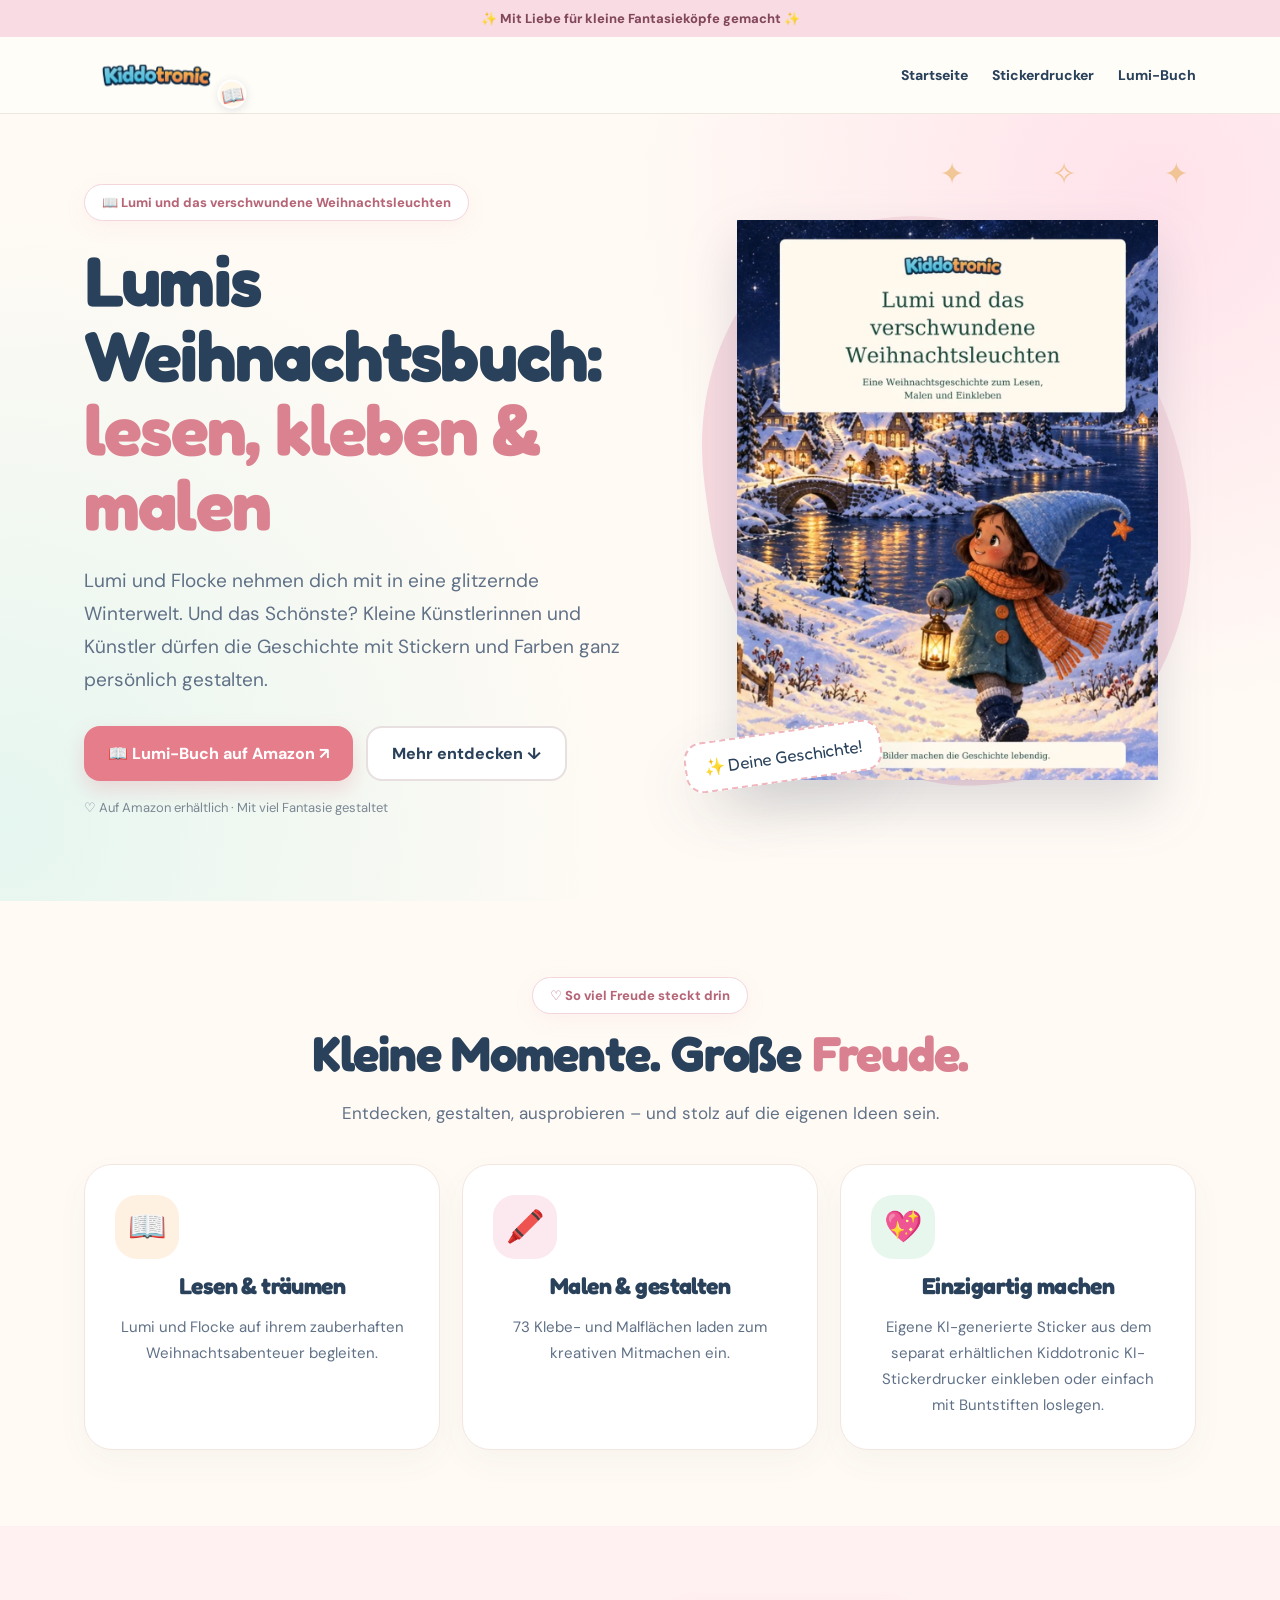
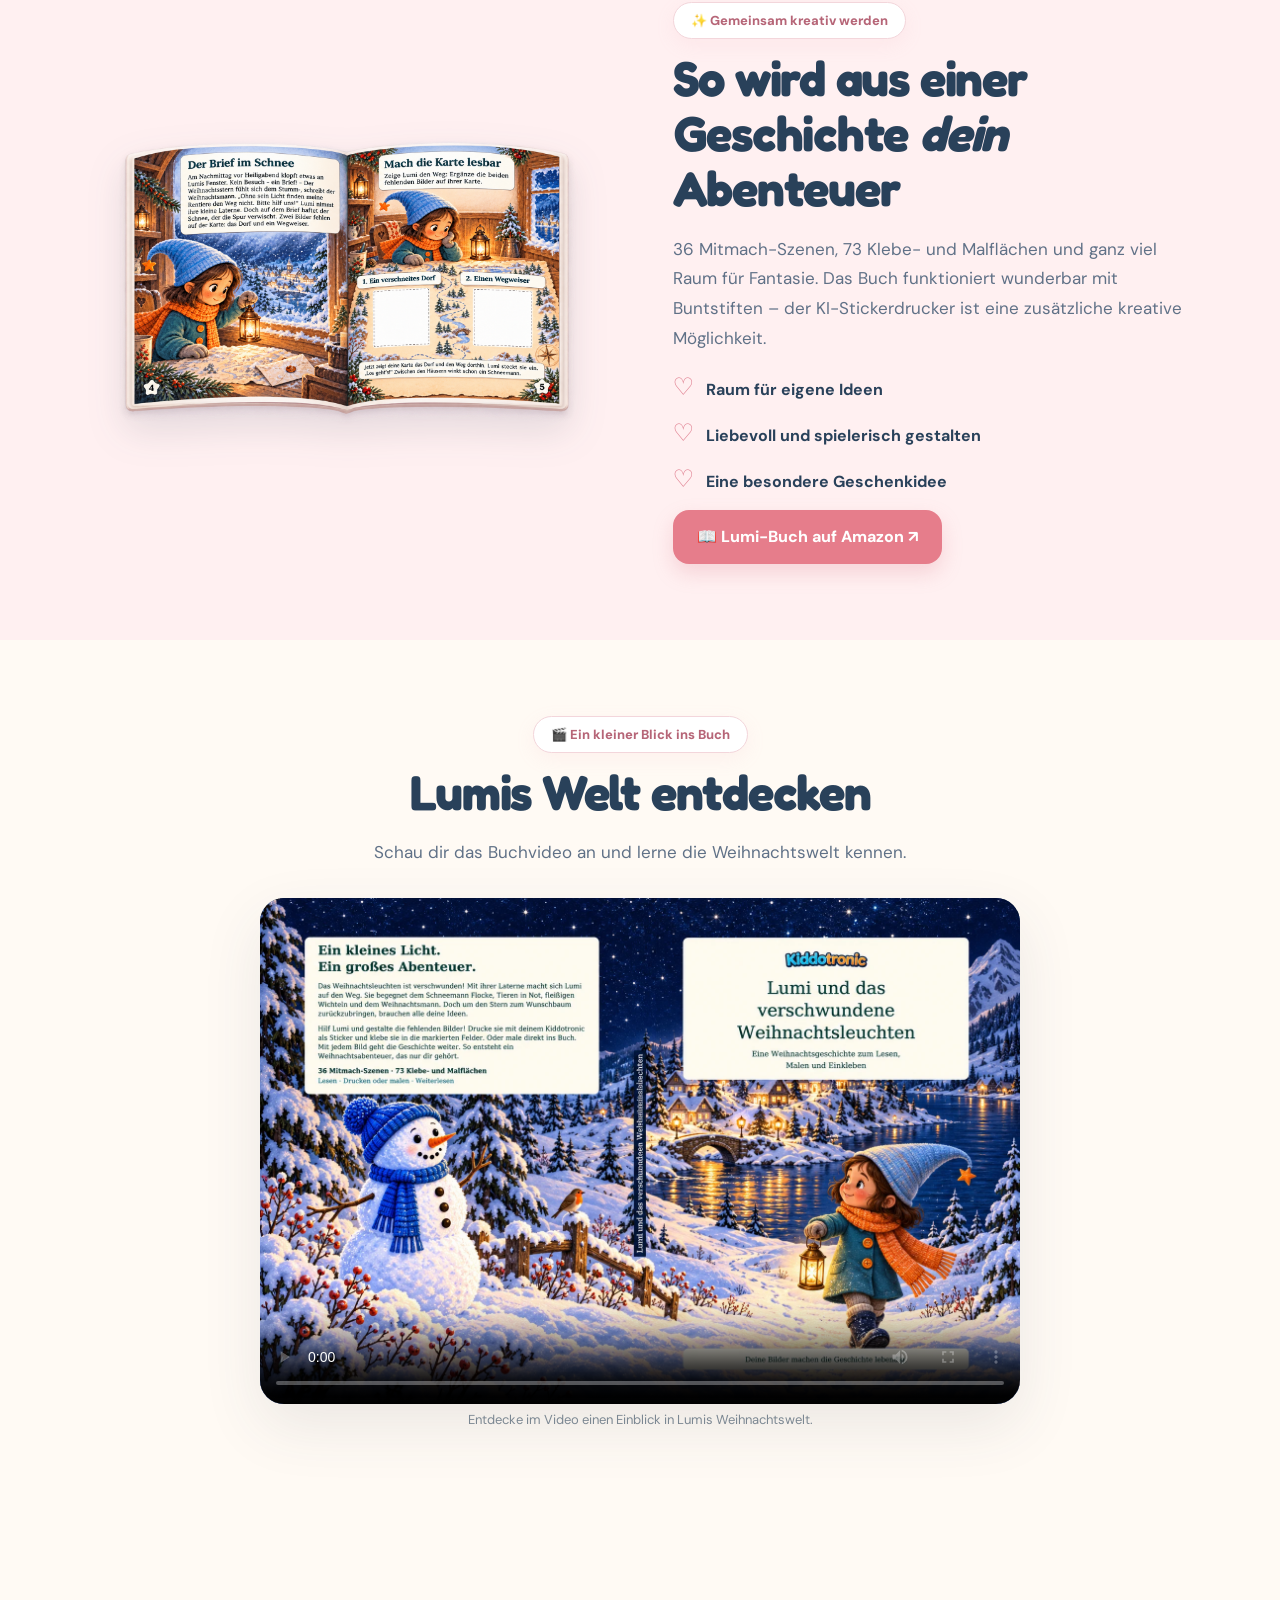
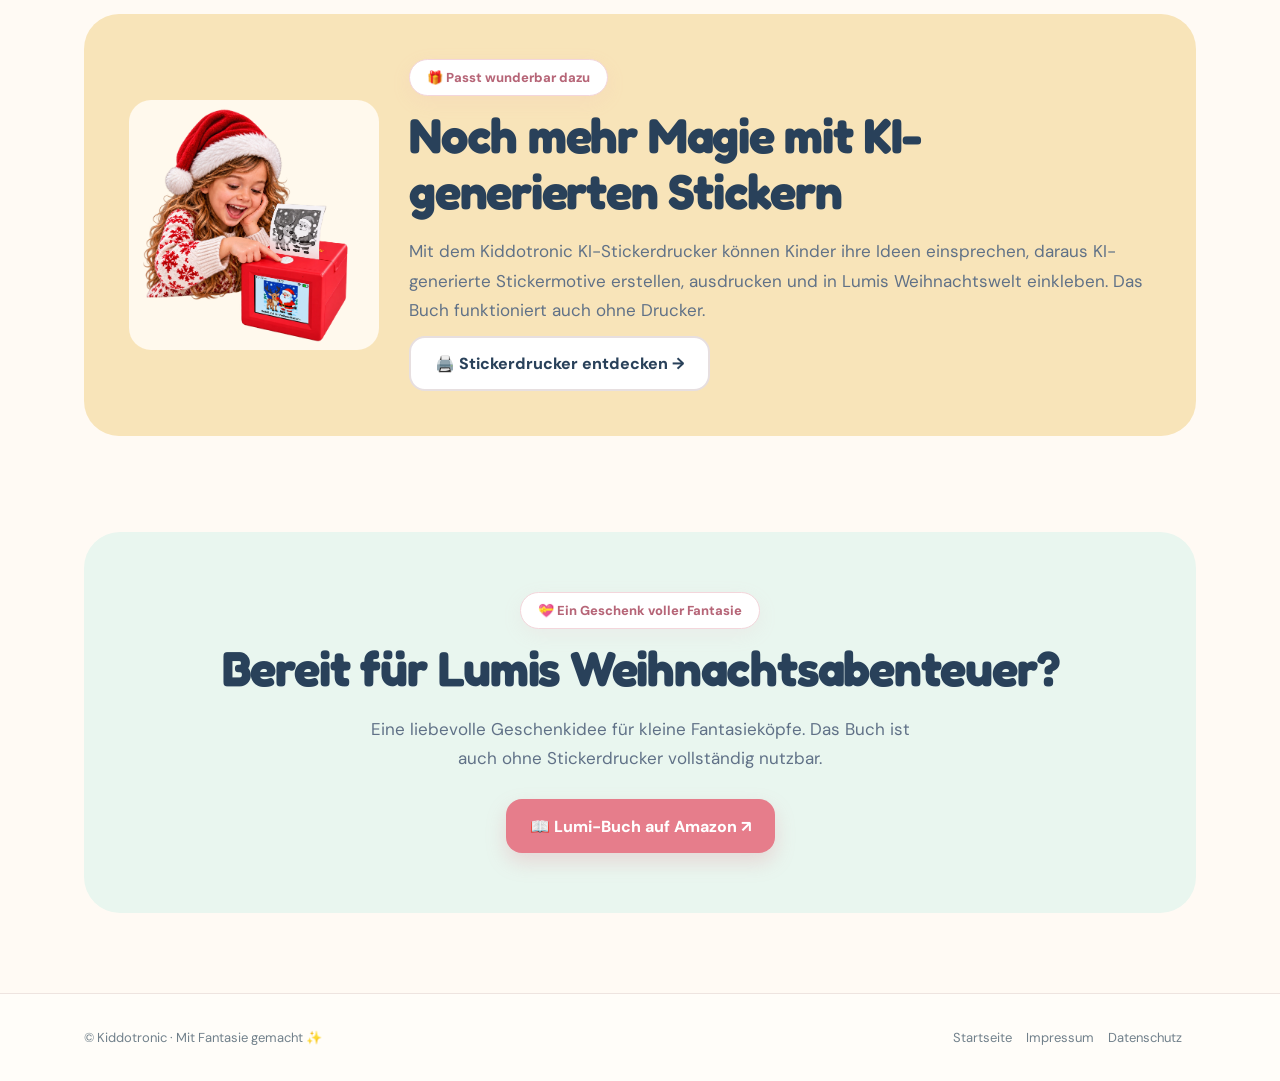
==== commit 5f8567ad: "Restore previous landing page version as requested" ====
--- a/lumi/index.html
+++ b/lumi/index.html
@@ -1,4 +1,4 @@
 <!doctype html><html lang="de"><head><meta charset="utf-8"><meta name="viewport" content="width=device-width,initial-scale=1"><meta name="theme-color" content="#fffaf4"><meta name="description" content="Weihnachts-Mitmachbuch für kleine kreative Köpfe. Jetzt bei Kiddotronic entdecken und auf Amazon ansehen."><meta property="og:title" content="Lumi und das verschwundene Weihnachtsleuchten | Kiddotronic"><meta property="og:description" content="Weihnachts-Mitmachbuch für kleine kreative Köpfe"><meta property="og:type" content="website"><meta property="og:url" content="https://kiddotronic.com/lumi/"><meta property="og:image" content="https://kiddotronic.com/assets/lumi-cover.webp"><link rel="canonical" href="https://kiddotronic.com/lumi/"><title>Lumi und das verschwundene Weihnachtsleuchten | Kiddotronic</title><style>
 @import url('https://fonts.googleapis.com/css2?family=DM+Sans:wght@400;500;600;700;800&family=Fredoka:wght@400;500;600;700&display=swap');
 :root{--ink:#29415a;--muted:#607187;--cream:#fffaf4;--pink:#fff0f0;--mint:#e9f8ee;--gold:#f5bd67;--rose:#e77f8c;--shadow:0 22px 60px rgba(58,67,91,.10)}*{box-sizing:border-box}html{scroll-behavior:smooth}body{margin:0;background:var(--cream);color:var(--ink);font-family:'DM Sans',system-ui,sans-serif}a{color:inherit}img{display:block;max-width:100%}.container{max-width:1160px;margin:auto;padding:0 24px}.top{background:#f9dce3;text-align:center;font-size:13px;font-weight:800;padding:10px 12px;color:#82475b}.nav{background:#fffdf9dd;backdrop-filter:blur(15px);border-bottom:1px solid #eee7de}.nav .container{display:flex;align-items:center;justify-content:space-between;min-height:76px;gap:20px}.logo{font-family:Fredoka,sans-serif;font-size:26px;font-weight:700;text-decoration:none;color:#d56b82}.navlinks{display:flex;gap:24px;flex-wrap:wrap}.navlinks a{text-decoration:none;font-size:14px;font-weight:800}.navlinks a:hover{color:#d56b82}.hero{position:relative;overflow:hidden;background:radial-gradient(circle at 90% 10%,#ffe2eb 0,transparent 38%),radial-gradient(circle at 0 90%,#e6f6f0 0,transparent 42%),#fffaf4;padding:70px 0 85px}.hero:after{content:'✦   ✧   ✦';position:absolute;right:4%;top:40px;color:#e8b05e;font-size:30px;letter-spacing:40px;opacity:.6}.hero-grid{display:grid;grid-template-columns:1.05fr .95fr;gap:65px;align-items:center}.eyebrow{display:inline-flex;background:#fff;border:1px solid #f3d6db;border-radius:50px;padding:9px 17px;font-size:13px;font-weight:800;color:#b66577;box-shadow:0 6px 20px #e9a6b61c}h1,h2,h3{font-family:Fredoka,system-ui,sans-serif;letter-spacing:-.025em}h1{font-size:clamp(43px,5.5vw,78px);line-height:1.06;margin:22px 0;color:#29415a}h1 em{font-style:normal;color:#db8290}h2{font-size:clamp(30px,4vw,49px);line-height:1.13;margin:12px 0 18px}h3{font-size:23px;margin:13px 0}p{font-size:17px;line-height:1.75;color:var(--muted)}.lead{font-size:19px;max-width:580px}.buttons{display:flex;flex-wrap:wrap;gap:13px;margin:29px 0 18px}.btn{display:inline-flex;justify-content:center;align-items:center;gap:8px;min-height:54px;padding:15px 24px;border-radius:16px;background:#e67d8b;color:white;text-decoration:none;font-weight:800;box-shadow:0 9px 20px #dd859344;transition:transform .2s,box-shadow .2s}.btn:hover{transform:translateY(-3px);box-shadow:0 14px 25px #dd859355}.btn.secondary{background:white;color:var(--ink);box-shadow:none;border:2px solid #e7dfe0}.micro{font-size:13px;color:#7b8792}.hero-visual{position:relative;padding:20px}.hero-visual:before{content:'';position:absolute;inset:2%;border-radius:43% 57% 46% 54%;background:#f8dbe1;transform:rotate(-8deg)}.hero-visual img{position:relative;width:100%;max-height:560px;object-fit:contain;filter:drop-shadow(0 24px 26px #56617a35);border-radius:20px}.sticker{position:absolute;z-index:2;background:#fff;border:2px dashed #f0b6be;padding:13px 17px;border-radius:18px;font-family:Fredoka,sans-serif;font-size:17px;box-shadow:var(--shadow);transform:rotate(-8deg);bottom:3%;left:-3%}.section{padding:76px 0}.center{text-align:center}.center>p{max-width:650px;margin:0 auto 30px}.cards{display:grid;grid-template-columns:repeat(3,1fr);gap:22px;margin-top:35px}.card{background:#fff;border:1px solid #f3e6e1;border-radius:28px;padding:30px;box-shadow:0 12px 32px #4e56620b;transition:transform .2s}.card:hover{transform:translateY(-5px)}.emoji{display:grid;place-items:center;background:#fff1e2;width:64px;height:64px;border-radius:22px;font-size:31px}.card:nth-child(2) .emoji{background:#fce8ef}.card:nth-child(3) .emoji{background:#e8f7ee}.card p{font-size:15px;margin-bottom:0}.soft{background:#fff0f1}.split{display:grid;grid-template-columns:1fr 1fr;gap:65px;align-items:center}.photo{background:#fff;padding:15px;border-radius:30px;box-shadow:var(--shadow)}.photo img{width:100%;max-height:460px;object-fit:contain;border-radius:19px}.check{list-style:none;padding:0}.check li{margin:15px 0;font-weight:700}.check li:before{content:'♡';color:#df7d8e;margin-right:12px;font-size:24px}.banner{background:#f8e4b9;border-radius:35px;padding:45px;display:grid;grid-template-columns:160px 1fr;gap:38px;align-items:center}.banner img{width:100%;border-radius:18px}.banner p{margin:10px 0}.video{width:100%;max-width:760px;border-radius:24px;box-shadow:var(--shadow);background:#263d56}.cta{text-align:center;padding:60px 25px;background:#e9f6ef;border-radius:36px;margin:20px auto 80px}.cta p{max-width:550px;margin:0 auto 25px}.footer{border-top:1px solid #eee4e0;padding:35px 0;background:#fffdf9}.footer .container{display:flex;gap:20px;justify-content:space-between;flex-wrap:wrap;font-size:13px;color:#71808b}.footer a{margin-right:14px;text-decoration:none}.skip{position:absolute;left:-999px}.skip:focus{left:10px;top:10px;background:white;padding:12px;z-index:20}@media(max-width:780px){.container{padding:0 19px}.nav .container{min-height:70px}.navlinks{gap:12px}.navlinks a{font-size:12px}.logo{font-size:22px}.hero{padding:32px 0 50px}.hero-grid,.split{grid-template-columns:1fr;gap:25px}.hero-visual{grid-row:1;max-width:490px;margin:auto;width:100%}.hero-visual img{max-height:390px}.sticker{font-size:14px;bottom:0;left:0}.hero:after{display:none}h1{font-size:clamp(38px,10vw,58px)}.lead{font-size:17px}.section{padding:55px 0}.cards{grid-template-columns:1fr;gap:13px}.card{padding:23px}.banner{grid-template-columns:95px 1fr;padding:20px;gap:16px;border-radius:24px}.banner h2{font-size:25px}.banner p{font-size:14px}.buttons .btn{width:100%}.cta{margin-bottom:40px;padding:45px 20px}}@media(prefers-reduced-motion:reduce){html{scroll-behavior:auto}*{transition:none!important}}
-.brand-logo-original{position:relative;display:inline-flex;align-items:center;flex-shrink:0;width:148px;min-height:65px}.brand-logo-original img{width:138px;height:65px;object-fit:contain;display:block}.brand-book-icon{position:absolute;right:-2px;bottom:1px;font-size:23px;line-height:1;background:#fff7e9;border:2px solid #f0d8bf;border-radius:50%;width:35px;height:35px;display:grid;place-items:center;transform:rotate(12deg);box-shadow:0 3px 10px #4a344422}@media(max-width:780px){.brand-logo-original{width:112px;min-height:50px}.brand-logo-original img{width:106px;height:50px}.brand-book-icon{width:29px;height:29px;font-size:19px;right:-4px;bottom:0}} .brand-logo-original{width:158px;min-height:76px;padding-right:8px;overflow:visible}.brand-logo-original img{width:142px;height:70px;object-fit:contain}.brand-book-icon{right:0;bottom:3px;transform:translate(15%,-5%) rotate(-11deg);z-index:2;border:2px solid #fff;box-shadow:0 2px 9px #31485b25;font-size:18px;width:29px;height:29px;background:#fff8e9}@media(max-width:780px){.brand-logo-original{width:119px;min-height:60px;padding-right:8px}.brand-logo-original img{width:108px;height:55px}.brand-book-icon{right:0;bottom:5px;width:24px;height:24px;font-size:15px;transform:translate(10%,-2%) rotate(-11deg)}}.banner{grid-template-columns:minmax(150px,250px) 1fr;gap:30px}.banner img{width:100%;height:auto;max-height:260px;object-fit:contain;border-radius:22px;background:#fff9ed;padding:8px}@media(max-width:780px){.banner{grid-template-columns:1fr;gap:16px;text-align:center}.banner img{max-width:250px;max-height:240px;margin:auto}.banner .btn{width:100%}}.photo-book-preview{background:transparent;box-shadow:none;border:0;padding:0;overflow:visible}.photo-book-preview img{width:100%;height:auto;max-height:none;object-fit:contain;border-radius:0;filter:drop-shadow(0 15px 18px rgba(49,58,82,.13))}@media(max-width:780px){.photo-book-preview{margin:0 auto;max-width:560px}.photo-book-preview img{max-height:none;width:100%}}/* Christmas polish + accessible mobile layout */.top{background:#184b3c;color:#fff5dc;letter-spacing:.02em}.nav{position:relative;z-index:3}.nav .container{gap:12px}.navlinks{align-items:center;justify-content:flex-end;gap:12px}.navlinks a{white-space:nowrap}.hero{background:radial-gradient(circle at 85% 8%,#ffebd6 0,transparent 37%),radial-gradient(circle at 5% 80%,#e3f2e8 0,transparent 44%),#fffaf4}.hero:after{content:'✳ ❄ ✧';font-size:24px;letter-spacing:12px;pointer-events:none}.eyebrow{border-color:#e9d5bb;background:#fffaf0;color:#825a3d}.btn:focus-visible,.navlinks a:focus-visible{outline:3px solid #c88e35;outline-offset:4px}.btn{transition:transform .15s ease,box-shadow .15s ease}.micro{line-height:1.6}.christmas-note{display:flex;align-items:center;gap:9px;flex-wrap:wrap;margin:18px 0 0;font-size:13px;color:#52677a;font-weight:700}.christmas-note span{display:inline-flex;align-items:center;gap:5px;padding:7px 11px;border-radius:100px;background:#fff;border:1px solid #e8ddd0}.ai-disclosure{display:block;margin-top:12px;color:#5c6d7b;font-size:13px;line-height:1.65}.ai-tag{display:inline-flex;align-items:center;gap:6px;border-radius:100px;padding:6px 11px;background:#e6f3ee;color:#235847;font-size:12px;font-weight:800;border:1px solid #c8e1d4}.section{scroll-margin-top:16px}.photo-book-preview img{max-height:440px;object-fit:contain}.banner{align-items:center}.banner img{object-fit:contain}.footer a:focus-visible{outline:2px solid #d99053}@media(max-width:780px){.nav .container{min-height:70px;padding-top:8px;padding-bottom:8px;gap:10px}.navlinks{gap:9px}.navlinks a{font-size:12px;white-space:nowrap}.hero{padding:32px 0 44px}.hero-grid{gap:25px}.hero h1{font-size:clamp(35px,9vw,53px);line-height:1.09}.hero .lead{font-size:16px;line-height:1.65}.buttons{gap:10px}.buttons .btn{flex:1 1 100%;text-align:center}.hero-visual{max-width:380px;margin:0 auto}.hero-visual img{max-height:370px;object-fit:contain}.section{padding-top:54px;padding-bottom:54px}.banner{padding:22px}.banner img{max-width:290px;max-height:250px;margin:auto}.photo-book-preview img{max-height:330px}.christmas-note{gap:6px}}@media(prefers-reduced-motion:reduce){html{scroll-behavior:auto}.btn{transition:none}}</style></head><body><a class="skip" href="#inhalt">Zum Inhalt springen</a><div class="top">❄️ Eine Weihnachtsgeschichte zum Lesen, Malen & Einkleben ❄️</div><header class="nav"><nav class="container" aria-label="Hauptnavigation"><a class="logo brand-logo-original" href="/" aria-label="Kiddotronic – zur Startseite"><img src="/assets/kiddotronic-logo-02.png" alt="Kiddotronic" width="160" height="90"><span class="brand-book-icon" aria-hidden="true">📖</span></a><div class="navlinks"><a href="/">Startseite</a><a href="/stickerdrucker/">KI-Stickerdrucker</a></div></nav></header><main id="inhalt"><section class="hero"><div class="container hero-grid"><div><span class="eyebrow">🎄 Das Weihnachts-Mitmachbuch von Kiddotronic</span><h1>Lumi & das Weihnachtsleuchten: <em>Dein Abenteuer zum Mitmachen</em></h1><p class="lead">Begleite Lumi und Flocke durch eine zauberhafte Winterwelt! Lies die Geschichte, male deine Ideen hinein und gestalte sie mit eigenen Stickern – auch ohne Drucker ein vollständiges Mitmachabenteuer.</p><div class="buttons"><a class="btn" href="https://www.amazon.de/dp/B0HRVSWYWW" target="_blank" rel="noopener noreferrer">📖 Lumi-Buch auf Amazon ↗</a><a class="btn secondary" href="#entdecken">Mehr entdecken ↓</a></div><div class="christmas-note"><span>❄️ 36 Mitmach-Szenen</span><span>🎨 73 Klebe- & Malflächen</span></div></div><div class="hero-visual"><img src="/assets/lumi-cover.webp" alt="Originalcover des Weihnachts-Mitmachbuchs Lumi und das verschwundene Weihnachtsleuchten" width="600" height="650" fetchpriority="high"><span class="sticker">✨ Deine Geschichte!</span></div></div></section><section id="entdecken" class="section"><div class="container center"><span class="eyebrow">♡ So viel Freude steckt drin</span><h2>Lesen, malen, kleben – <span style="color:#d98190">Weihnachtszauber erleben.</span></h2><p>Entdecken, gestalten, ausprobieren – und stolz auf die eigenen Ideen sein.</p><div class="cards"><article class="card"><div class="emoji" aria-hidden="true">📖</div><h3>Lesen & träumen</h3><p>Lumi und Flocke auf ihrem zauberhaften Weihnachtsabenteuer begleiten.</p></article><article class="card"><div class="emoji" aria-hidden="true">🖍️</div><h3>Malen & gestalten</h3><p>73 Klebe- und Malflächen laden zum kreativen Mitmachen ein.</p></article><article class="card"><div class="emoji" aria-hidden="true">💖</div><h3>Einzigartig machen</h3><p>Eigene Sticker einkleben oder mit Buntstiften gestalten. Optional lassen sich mit dem separat erhältlichen KI-Stickerdrucker KI-generierte Motive erstellen.</p></article></div></div></section><section class="section soft"><div class="container split"><div class="photo photo-book-preview"><img src="/E9B0D547-A817-4EF6-82A6-563EA6BCAA28.png" alt="Aufgeschlagenes Lumi-Weihnachts-Mitmachbuch mit einer Geschichte und freien Flächen zum Einkleben eigener Sticker" loading="lazy" decoding="async"></div><div><span class="eyebrow">❄️ Ein Blick in die Weihnachtsgeschichte</span><h2>So wird aus einer Geschichte <em>dein</em> Abenteuer</h2><p>36 Mitmach-Szenen, 73 Klebe- und Malflächen und ganz viel Raum für Fantasie. Das Buch funktioniert wunderbar mit Buntstiften. Wer zusätzlich den Kiddotronic KI-Stickerdrucker nutzt, kann selbst erdachte, KI-generierte Stickermotive einkleben.</p><ul class="check"><li>Raum für eigene Ideen</li><li>Liebevoll und spielerisch gestalten</li><li>Eine besondere Geschenkidee</li></ul><a class="btn" href="https://www.amazon.de/dp/B0HRVSWYWW" target="_blank" rel="noopener noreferrer">📖 Lumi-Buch auf Amazon ↗</a></div></div></section><section class="section"><div class="container center"><span class="eyebrow">🎬 Ein kleiner Blick ins Buch</span><h2>Lumis Welt entdecken</h2><p>Wirf einen Blick in Lumis winterliche Geschichte und entdecke die Mitmach-Ideen.</p><video class="video" controls playsinline preload="metadata" poster="/assets/lumi-book-spread.webp"><source src="/assets/lumi-book-video.mp4" type="video/mp4">Dein Browser unterstützt das Video nicht.</video><p class="micro">Entdecke im Video einen Einblick in Lumis Weihnachtswelt.</p></div></section><section class="section"><div class="container"><div class="banner"><img src="/assets/christmas-girl-rounded-v2.webp" alt="Mädchen mit dem roten Kiddotronic KI-Stickerdrucker" loading="lazy"><div><span class="eyebrow">🎁 Passt wunderbar dazu</span><h2>Deine Ideen als KI-generierte Sticker</h2><p>Mit dem Kiddotronic KI-Stickerdrucker können Kinder ihre Ideen einsprechen, daraus KI-generierte Stickermotive erstellen, ausdrucken und in Lumis Weihnachtswelt einkleben. Das Buch funktioniert auch ohne Drucker.</p><span class="ai-disclosure">✨ KI-Hinweis: Die optionalen Stickermotive werden mit künstlicher Intelligenz erzeugt. Das Mitmachbuch selbst benötigt keine KI.</span><a class="btn secondary" href="/stickerdrucker/">🖨️ Stickerdrucker entdecken →</a></div></div></div></section><section class="container"><div class="cta"><span class="eyebrow">🎁 Weihnachtsfreude zum Verschenken</span><h2>Bereit für Lumis Weihnachtsabenteuer?</h2><p>Eine liebevolle Geschenkidee für kleine Fantasieköpfe. Das Buch ist auch ohne Stickerdrucker vollständig nutzbar.</p><a class="btn" href="https://www.amazon.de/dp/B0HRVSWYWW" target="_blank" rel="noopener noreferrer">📖 Lumi-Buch auf Amazon ↗</a></div></section></main><footer class="footer"><div class="container"><div>© Kiddotronic · Mit Fantasie gemacht ✨</div><div><a href="/">Startseite</a><a href="/impressum.html">Impressum</a><a href="/datenschutz.html">Datenschutz</a></div></div></footer></body></html>+.brand-logo-original{position:relative;display:inline-flex;align-items:center;flex-shrink:0;width:148px;min-height:65px}.brand-logo-original img{width:138px;height:65px;object-fit:contain;display:block}.brand-book-icon{position:absolute;right:-2px;bottom:1px;font-size:23px;line-height:1;background:#fff7e9;border:2px solid #f0d8bf;border-radius:50%;width:35px;height:35px;display:grid;place-items:center;transform:rotate(12deg);box-shadow:0 3px 10px #4a344422}@media(max-width:780px){.brand-logo-original{width:112px;min-height:50px}.brand-logo-original img{width:106px;height:50px}.brand-book-icon{width:29px;height:29px;font-size:19px;right:-4px;bottom:0}} .brand-logo-original{width:158px;min-height:76px;padding-right:8px;overflow:visible}.brand-logo-original img{width:142px;height:70px;object-fit:contain}.brand-book-icon{right:0;bottom:3px;transform:translate(15%,-5%) rotate(-11deg);z-index:2;border:2px solid #fff;box-shadow:0 2px 9px #31485b25;font-size:18px;width:29px;height:29px;background:#fff8e9}@media(max-width:780px){.brand-logo-original{width:119px;min-height:60px;padding-right:8px}.brand-logo-original img{width:108px;height:55px}.brand-book-icon{right:0;bottom:5px;width:24px;height:24px;font-size:15px;transform:translate(10%,-2%) rotate(-11deg)}}.banner{grid-template-columns:minmax(150px,250px) 1fr;gap:30px}.banner img{width:100%;height:auto;max-height:260px;object-fit:contain;border-radius:22px;background:#fff9ed;padding:8px}@media(max-width:780px){.banner{grid-template-columns:1fr;gap:16px;text-align:center}.banner img{max-width:250px;max-height:240px;margin:auto}.banner .btn{width:100%}}.photo-book-preview{background:transparent;box-shadow:none;border:0;padding:0;overflow:visible}.photo-book-preview img{width:100%;height:auto;max-height:none;object-fit:contain;border-radius:0;filter:drop-shadow(0 15px 18px rgba(49,58,82,.13))}@media(max-width:780px){.photo-book-preview{margin:0 auto;max-width:560px}.photo-book-preview img{max-height:none;width:100%}}</style></head><body><a class="skip" href="#inhalt">Zum Inhalt springen</a><div class="top">✨ Mit Liebe für kleine Fantasieköpfe gemacht ✨</div><header class="nav"><nav class="container" aria-label="Hauptnavigation"><a class="logo brand-logo-original" href="/" aria-label="Kiddotronic – zur Startseite"><img src="/assets/kiddotronic-logo-02.png" alt="Kiddotronic" width="160" height="90"><span class="brand-book-icon" aria-hidden="true">📖</span></a><div class="navlinks"><a href="/">Startseite</a><a href="/stickerdrucker/">Stickerdrucker</a><a href="/lumi/">Lumi-Buch</a></div></nav></header><main id="inhalt"><section class="hero"><div class="container hero-grid"><div><span class="eyebrow">📖 Lumi und das verschwundene Weihnachtsleuchten</span><h1>Lumis Weihnachtsbuch: <em>lesen, kleben & malen</em></h1><p class="lead">Lumi und Flocke nehmen dich mit in eine glitzernde Winterwelt. Und das Schönste? Kleine Künstlerinnen und Künstler dürfen die Geschichte mit Stickern und Farben ganz persönlich gestalten.</p><div class="buttons"><a class="btn" href="https://www.amazon.de/dp/B0HRVSWYWW" target="_blank" rel="noopener noreferrer">📖 Lumi-Buch auf Amazon ↗</a><a class="btn secondary" href="#entdecken">Mehr entdecken ↓</a></div><div class="micro">♡ Auf Amazon erhältlich · Mit viel Fantasie gestaltet</div></div><div class="hero-visual"><img src="/assets/lumi-cover.webp" alt="Originalcover des Weihnachts-Mitmachbuchs Lumi und das verschwundene Weihnachtsleuchten" width="600" height="650" fetchpriority="high"><span class="sticker">✨ Deine Geschichte!</span></div></div></section><section id="entdecken" class="section"><div class="container center"><span class="eyebrow">♡ So viel Freude steckt drin</span><h2>Kleine Momente. Große <span style="color:#d98190">Freude.</span></h2><p>Entdecken, gestalten, ausprobieren – und stolz auf die eigenen Ideen sein.</p><div class="cards"><article class="card"><div class="emoji" aria-hidden="true">📖</div><h3>Lesen & träumen</h3><p>Lumi und Flocke auf ihrem zauberhaften Weihnachtsabenteuer begleiten.</p></article><article class="card"><div class="emoji" aria-hidden="true">🖍️</div><h3>Malen & gestalten</h3><p>73 Klebe- und Malflächen laden zum kreativen Mitmachen ein.</p></article><article class="card"><div class="emoji" aria-hidden="true">💖</div><h3>Einzigartig machen</h3><p>Eigene KI-generierte Sticker aus dem separat erhältlichen Kiddotronic KI-Stickerdrucker einkleben oder einfach mit Buntstiften loslegen.</p></article></div></div></section><section class="section soft"><div class="container split"><div class="photo photo-book-preview"><img src="/E9B0D547-A817-4EF6-82A6-563EA6BCAA28.png" alt="Aufgeschlagenes Lumi-Weihnachts-Mitmachbuch mit einer Geschichte und freien Flächen zum Einkleben eigener Sticker" loading="lazy" decoding="async"></div><div><span class="eyebrow">✨ Gemeinsam kreativ werden</span><h2>So wird aus einer Geschichte <em>dein</em> Abenteuer</h2><p>36 Mitmach-Szenen, 73 Klebe- und Malflächen und ganz viel Raum für Fantasie. Das Buch funktioniert wunderbar mit Buntstiften – der KI-Stickerdrucker ist eine zusätzliche kreative Möglichkeit.</p><ul class="check"><li>Raum für eigene Ideen</li><li>Liebevoll und spielerisch gestalten</li><li>Eine besondere Geschenkidee</li></ul><a class="btn" href="https://www.amazon.de/dp/B0HRVSWYWW" target="_blank" rel="noopener noreferrer">📖 Lumi-Buch auf Amazon ↗</a></div></div></section><section class="section"><div class="container center"><span class="eyebrow">🎬 Ein kleiner Blick ins Buch</span><h2>Lumis Welt entdecken</h2><p>Schau dir das Buchvideo an und lerne die Weihnachtswelt kennen.</p><video class="video" controls playsinline preload="metadata" poster="/assets/lumi-book-spread.webp"><source src="/assets/lumi-book-video.mp4" type="video/mp4">Dein Browser unterstützt das Video nicht.</video><p class="micro">Entdecke im Video einen Einblick in Lumis Weihnachtswelt.</p></div></section><section class="section"><div class="container"><div class="banner"><img src="/assets/christmas-girl-rounded-v2.webp" alt="Mädchen mit dem roten Kiddotronic KI-Stickerdrucker" loading="lazy"><div><span class="eyebrow">🎁 Passt wunderbar dazu</span><h2>Noch mehr Magie mit KI-generierten Stickern</h2><p>Mit dem Kiddotronic KI-Stickerdrucker können Kinder ihre Ideen einsprechen, daraus KI-generierte Stickermotive erstellen, ausdrucken und in Lumis Weihnachtswelt einkleben. Das Buch funktioniert auch ohne Drucker.</p><a class="btn secondary" href="/stickerdrucker/">🖨️ Stickerdrucker entdecken →</a></div></div></div></section><section class="container"><div class="cta"><span class="eyebrow">💝 Ein Geschenk voller Fantasie</span><h2>Bereit für Lumis Weihnachtsabenteuer?</h2><p>Eine liebevolle Geschenkidee für kleine Fantasieköpfe. Das Buch ist auch ohne Stickerdrucker vollständig nutzbar.</p><a class="btn" href="https://www.amazon.de/dp/B0HRVSWYWW" target="_blank" rel="noopener noreferrer">📖 Lumi-Buch auf Amazon ↗</a></div></section></main><footer class="footer"><div class="container"><div>© Kiddotronic · Mit Fantasie gemacht ✨</div><div><a href="/">Startseite</a><a href="/impressum.html">Impressum</a><a href="/datenschutz.html">Datenschutz</a></div></div></footer></body></html>
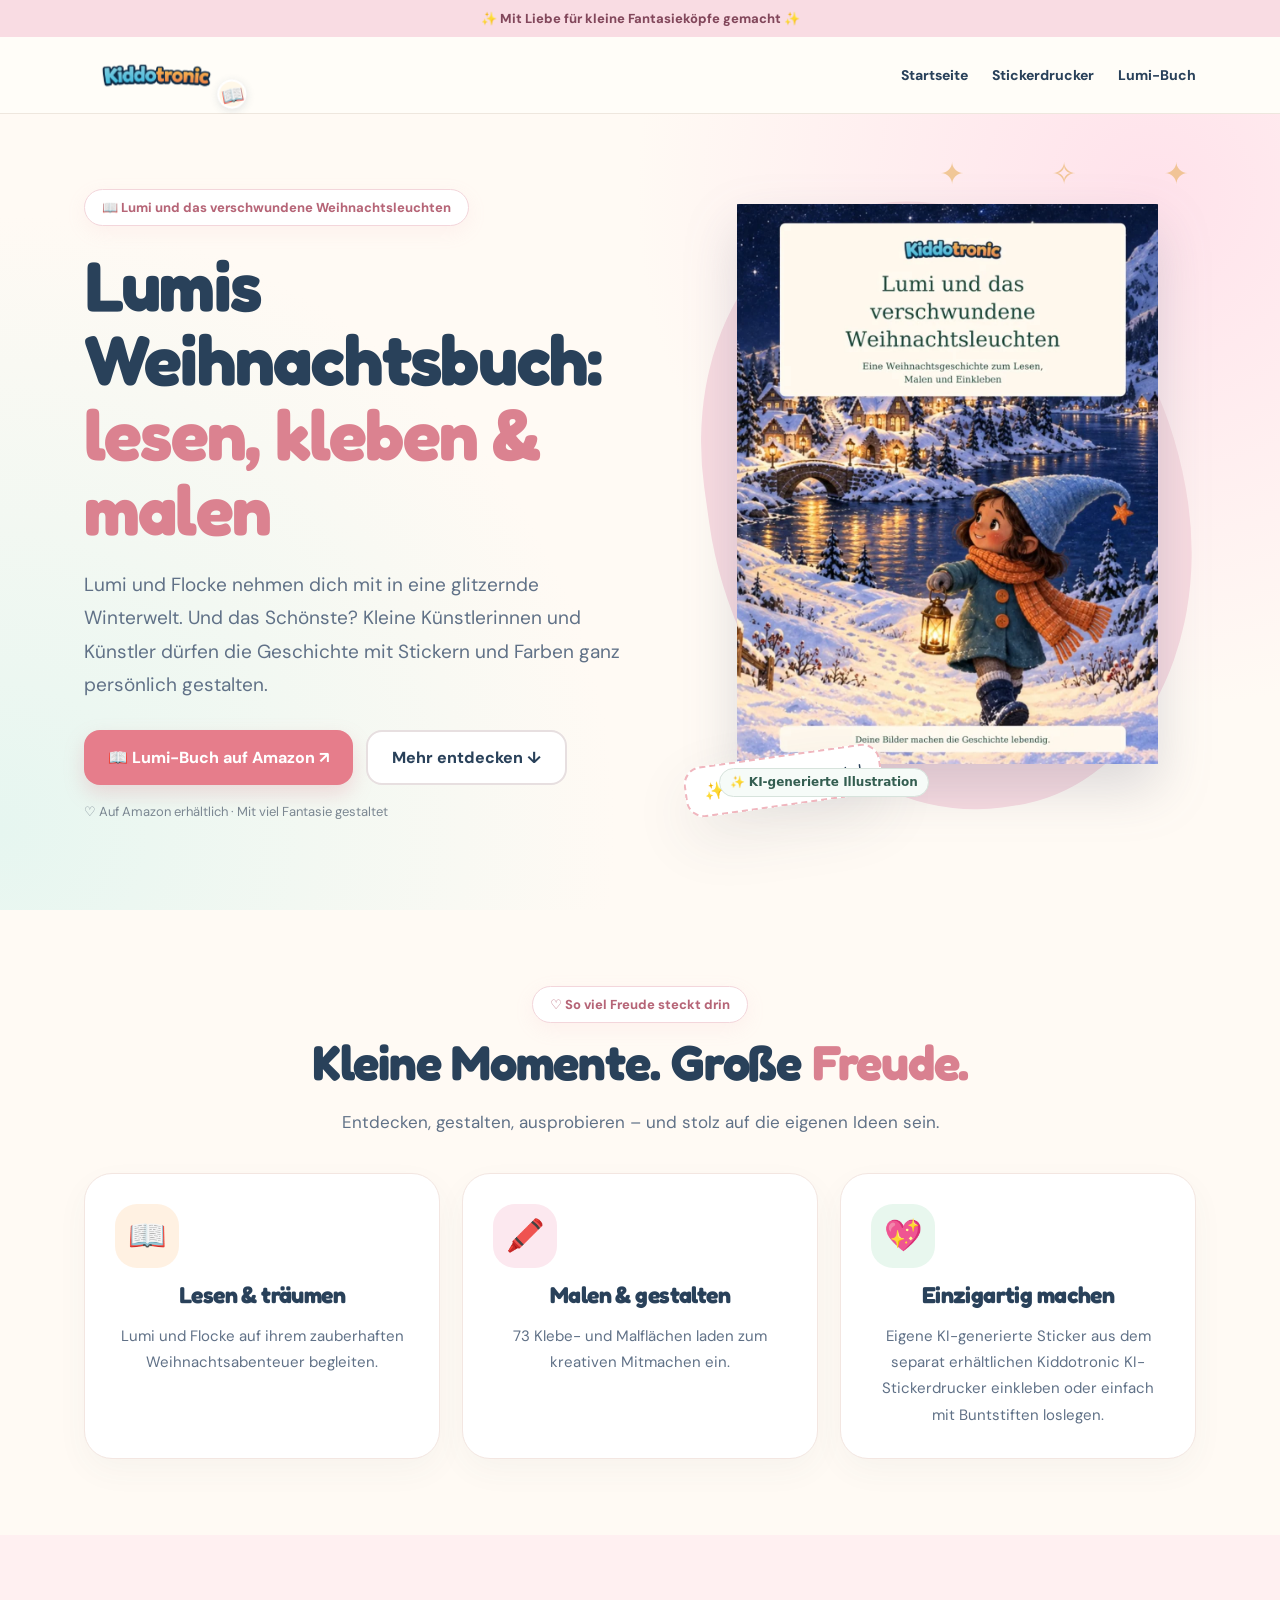
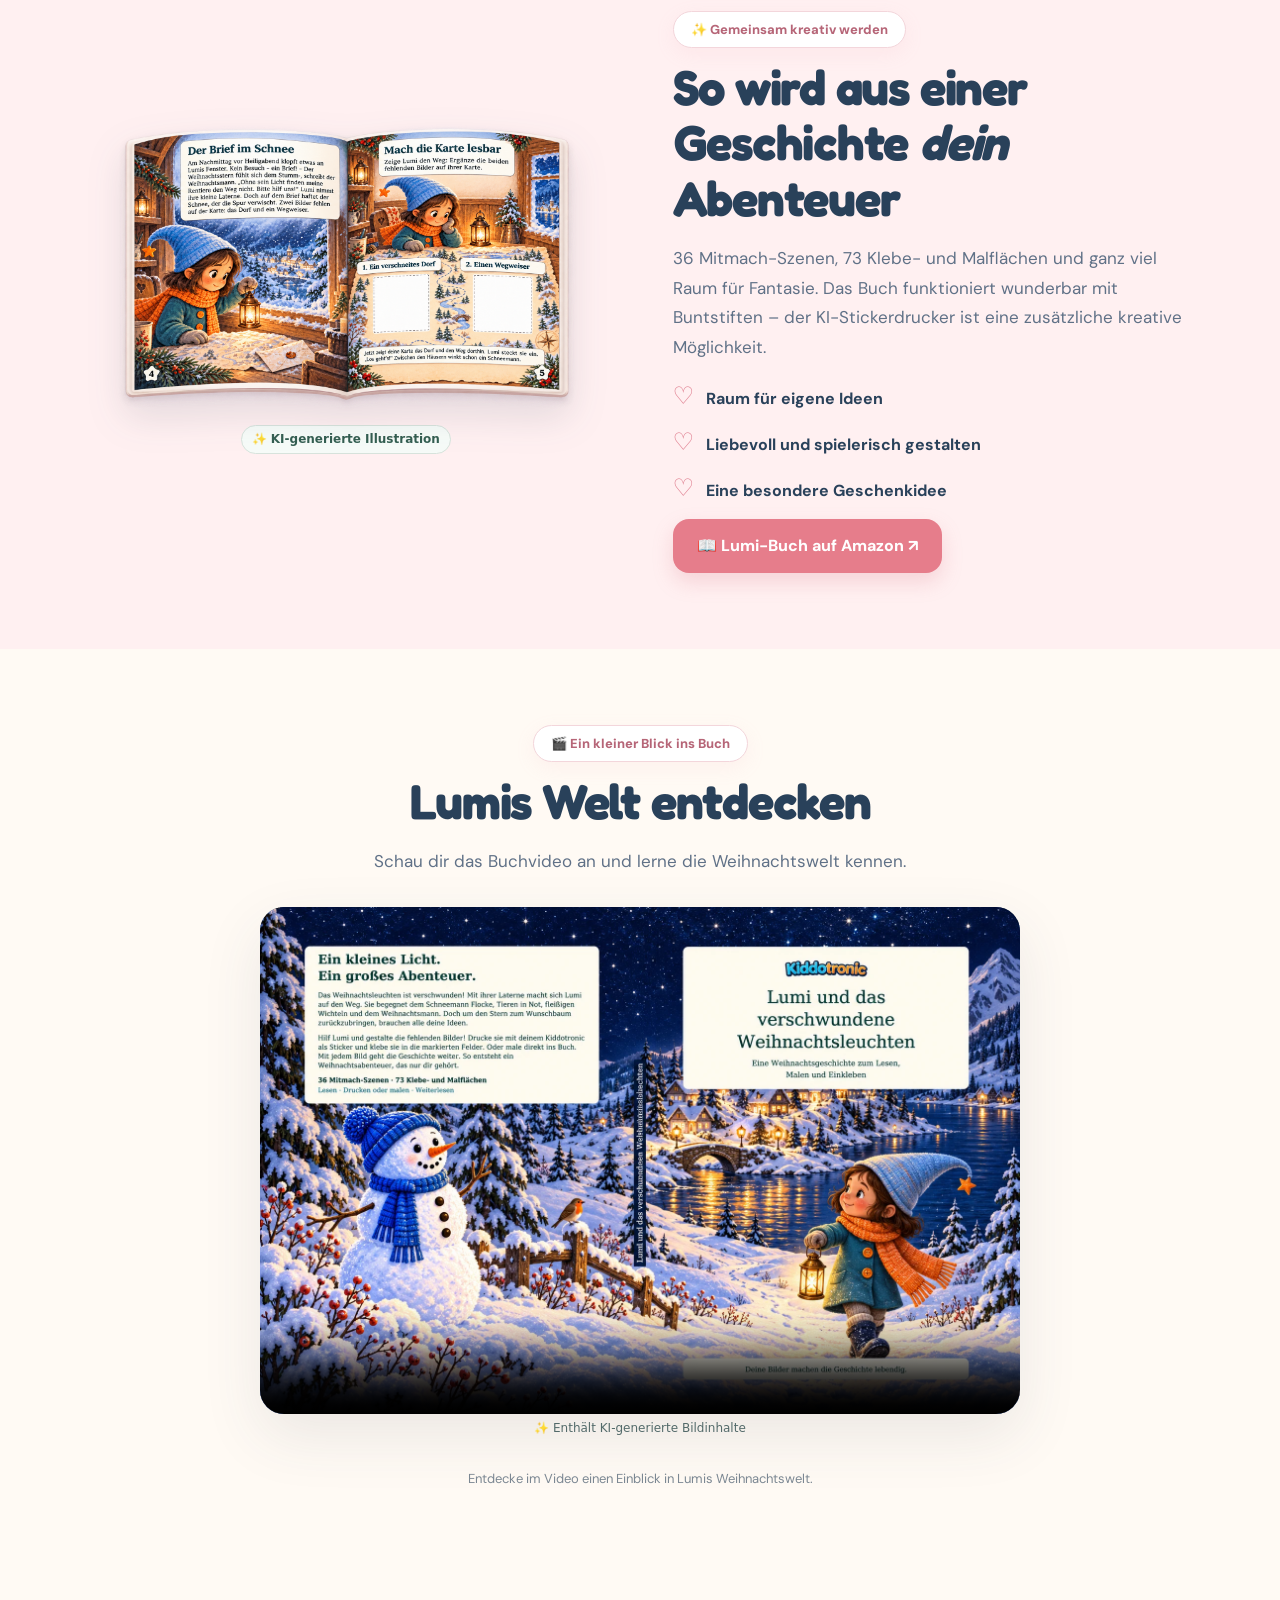
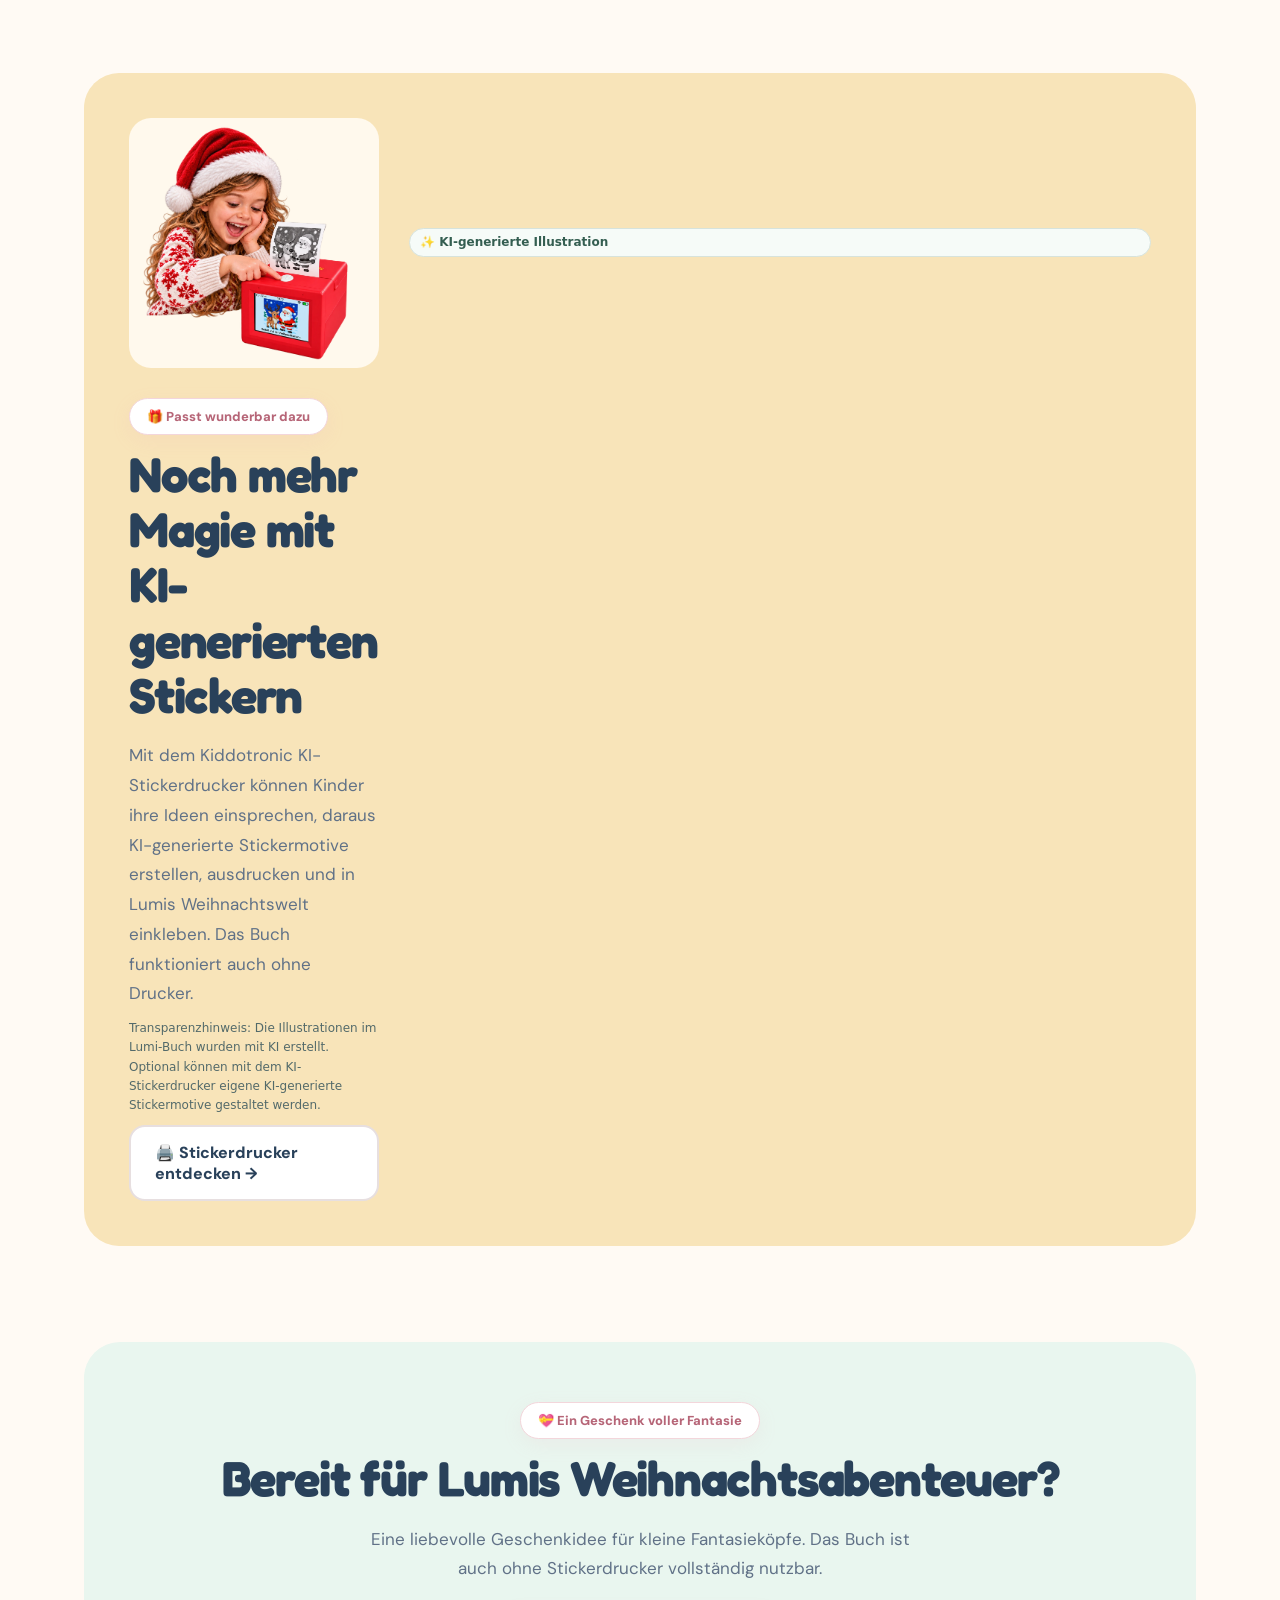
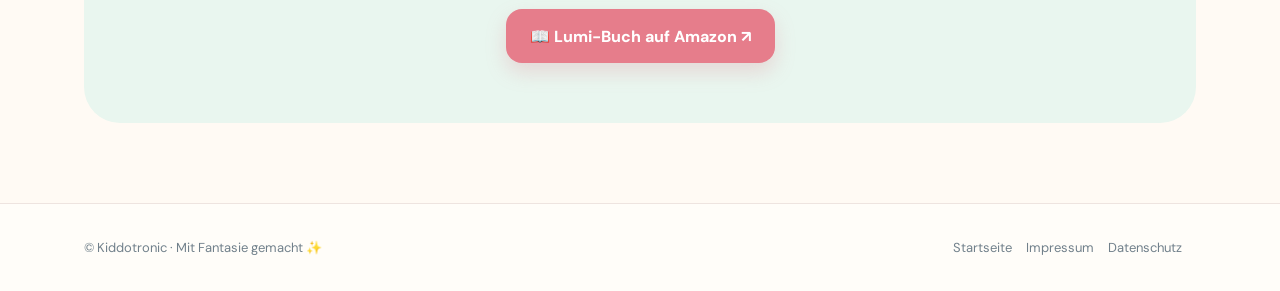
==== commit ce59cd03: "Add discreet transparent AI-generated content labels without redesigning pages" ====
--- a/lumi/index.html
+++ b/lumi/index.html
@@ -1,4 +1,4 @@
 <!doctype html><html lang="de"><head><meta charset="utf-8"><meta name="viewport" content="width=device-width,initial-scale=1"><meta name="theme-color" content="#fffaf4"><meta name="description" content="Weihnachts-Mitmachbuch für kleine kreative Köpfe. Jetzt bei Kiddotronic entdecken und auf Amazon ansehen."><meta property="og:title" content="Lumi und das verschwundene Weihnachtsleuchten | Kiddotronic"><meta property="og:description" content="Weihnachts-Mitmachbuch für kleine kreative Köpfe"><meta property="og:type" content="website"><meta property="og:url" content="https://kiddotronic.com/lumi/"><meta property="og:image" content="https://kiddotronic.com/assets/lumi-cover.webp"><link rel="canonical" href="https://kiddotronic.com/lumi/"><title>Lumi und das verschwundene Weihnachtsleuchten | Kiddotronic</title><style>
 @import url('https://fonts.googleapis.com/css2?family=DM+Sans:wght@400;500;600;700;800&family=Fredoka:wght@400;500;600;700&display=swap');
 :root{--ink:#29415a;--muted:#607187;--cream:#fffaf4;--pink:#fff0f0;--mint:#e9f8ee;--gold:#f5bd67;--rose:#e77f8c;--shadow:0 22px 60px rgba(58,67,91,.10)}*{box-sizing:border-box}html{scroll-behavior:smooth}body{margin:0;background:var(--cream);color:var(--ink);font-family:'DM Sans',system-ui,sans-serif}a{color:inherit}img{display:block;max-width:100%}.container{max-width:1160px;margin:auto;padding:0 24px}.top{background:#f9dce3;text-align:center;font-size:13px;font-weight:800;padding:10px 12px;color:#82475b}.nav{background:#fffdf9dd;backdrop-filter:blur(15px);border-bottom:1px solid #eee7de}.nav .container{display:flex;align-items:center;justify-content:space-between;min-height:76px;gap:20px}.logo{font-family:Fredoka,sans-serif;font-size:26px;font-weight:700;text-decoration:none;color:#d56b82}.navlinks{display:flex;gap:24px;flex-wrap:wrap}.navlinks a{text-decoration:none;font-size:14px;font-weight:800}.navlinks a:hover{color:#d56b82}.hero{position:relative;overflow:hidden;background:radial-gradient(circle at 90% 10%,#ffe2eb 0,transparent 38%),radial-gradient(circle at 0 90%,#e6f6f0 0,transparent 42%),#fffaf4;padding:70px 0 85px}.hero:after{content:'✦   ✧   ✦';position:absolute;right:4%;top:40px;color:#e8b05e;font-size:30px;letter-spacing:40px;opacity:.6}.hero-grid{display:grid;grid-template-columns:1.05fr .95fr;gap:65px;align-items:center}.eyebrow{display:inline-flex;background:#fff;border:1px solid #f3d6db;border-radius:50px;padding:9px 17px;font-size:13px;font-weight:800;color:#b66577;box-shadow:0 6px 20px #e9a6b61c}h1,h2,h3{font-family:Fredoka,system-ui,sans-serif;letter-spacing:-.025em}h1{font-size:clamp(43px,5.5vw,78px);line-height:1.06;margin:22px 0;color:#29415a}h1 em{font-style:normal;color:#db8290}h2{font-size:clamp(30px,4vw,49px);line-height:1.13;margin:12px 0 18px}h3{font-size:23px;margin:13px 0}p{font-size:17px;line-height:1.75;color:var(--muted)}.lead{font-size:19px;max-width:580px}.buttons{display:flex;flex-wrap:wrap;gap:13px;margin:29px 0 18px}.btn{display:inline-flex;justify-content:center;align-items:center;gap:8px;min-height:54px;padding:15px 24px;border-radius:16px;background:#e67d8b;color:white;text-decoration:none;font-weight:800;box-shadow:0 9px 20px #dd859344;transition:transform .2s,box-shadow .2s}.btn:hover{transform:translateY(-3px);box-shadow:0 14px 25px #dd859355}.btn.secondary{background:white;color:var(--ink);box-shadow:none;border:2px solid #e7dfe0}.micro{font-size:13px;color:#7b8792}.hero-visual{position:relative;padding:20px}.hero-visual:before{content:'';position:absolute;inset:2%;border-radius:43% 57% 46% 54%;background:#f8dbe1;transform:rotate(-8deg)}.hero-visual img{position:relative;width:100%;max-height:560px;object-fit:contain;filter:drop-shadow(0 24px 26px #56617a35);border-radius:20px}.sticker{position:absolute;z-index:2;background:#fff;border:2px dashed #f0b6be;padding:13px 17px;border-radius:18px;font-family:Fredoka,sans-serif;font-size:17px;box-shadow:var(--shadow);transform:rotate(-8deg);bottom:3%;left:-3%}.section{padding:76px 0}.center{text-align:center}.center>p{max-width:650px;margin:0 auto 30px}.cards{display:grid;grid-template-columns:repeat(3,1fr);gap:22px;margin-top:35px}.card{background:#fff;border:1px solid #f3e6e1;border-radius:28px;padding:30px;box-shadow:0 12px 32px #4e56620b;transition:transform .2s}.card:hover{transform:translateY(-5px)}.emoji{display:grid;place-items:center;background:#fff1e2;width:64px;height:64px;border-radius:22px;font-size:31px}.card:nth-child(2) .emoji{background:#fce8ef}.card:nth-child(3) .emoji{background:#e8f7ee}.card p{font-size:15px;margin-bottom:0}.soft{background:#fff0f1}.split{display:grid;grid-template-columns:1fr 1fr;gap:65px;align-items:center}.photo{background:#fff;padding:15px;border-radius:30px;box-shadow:var(--shadow)}.photo img{width:100%;max-height:460px;object-fit:contain;border-radius:19px}.check{list-style:none;padding:0}.check li{margin:15px 0;font-weight:700}.check li:before{content:'♡';color:#df7d8e;margin-right:12px;font-size:24px}.banner{background:#f8e4b9;border-radius:35px;padding:45px;display:grid;grid-template-columns:160px 1fr;gap:38px;align-items:center}.banner img{width:100%;border-radius:18px}.banner p{margin:10px 0}.video{width:100%;max-width:760px;border-radius:24px;box-shadow:var(--shadow);background:#263d56}.cta{text-align:center;padding:60px 25px;background:#e9f6ef;border-radius:36px;margin:20px auto 80px}.cta p{max-width:550px;margin:0 auto 25px}.footer{border-top:1px solid #eee4e0;padding:35px 0;background:#fffdf9}.footer .container{display:flex;gap:20px;justify-content:space-between;flex-wrap:wrap;font-size:13px;color:#71808b}.footer a{margin-right:14px;text-decoration:none}.skip{position:absolute;left:-999px}.skip:focus{left:10px;top:10px;background:white;padding:12px;z-index:20}@media(max-width:780px){.container{padding:0 19px}.nav .container{min-height:70px}.navlinks{gap:12px}.navlinks a{font-size:12px}.logo{font-size:22px}.hero{padding:32px 0 50px}.hero-grid,.split{grid-template-columns:1fr;gap:25px}.hero-visual{grid-row:1;max-width:490px;margin:auto;width:100%}.hero-visual img{max-height:390px}.sticker{font-size:14px;bottom:0;left:0}.hero:after{display:none}h1{font-size:clamp(38px,10vw,58px)}.lead{font-size:17px}.section{padding:55px 0}.cards{grid-template-columns:1fr;gap:13px}.card{padding:23px}.banner{grid-template-columns:95px 1fr;padding:20px;gap:16px;border-radius:24px}.banner h2{font-size:25px}.banner p{font-size:14px}.buttons .btn{width:100%}.cta{margin-bottom:40px;padding:45px 20px}}@media(prefers-reduced-motion:reduce){html{scroll-behavior:auto}*{transition:none!important}}
-.brand-logo-original{position:relative;display:inline-flex;align-items:center;flex-shrink:0;width:148px;min-height:65px}.brand-logo-original img{width:138px;height:65px;object-fit:contain;display:block}.brand-book-icon{position:absolute;right:-2px;bottom:1px;font-size:23px;line-height:1;background:#fff7e9;border:2px solid #f0d8bf;border-radius:50%;width:35px;height:35px;display:grid;place-items:center;transform:rotate(12deg);box-shadow:0 3px 10px #4a344422}@media(max-width:780px){.brand-logo-original{width:112px;min-height:50px}.brand-logo-original img{width:106px;height:50px}.brand-book-icon{width:29px;height:29px;font-size:19px;right:-4px;bottom:0}} .brand-logo-original{width:158px;min-height:76px;padding-right:8px;overflow:visible}.brand-logo-original img{width:142px;height:70px;object-fit:contain}.brand-book-icon{right:0;bottom:3px;transform:translate(15%,-5%) rotate(-11deg);z-index:2;border:2px solid #fff;box-shadow:0 2px 9px #31485b25;font-size:18px;width:29px;height:29px;background:#fff8e9}@media(max-width:780px){.brand-logo-original{width:119px;min-height:60px;padding-right:8px}.brand-logo-original img{width:108px;height:55px}.brand-book-icon{right:0;bottom:5px;width:24px;height:24px;font-size:15px;transform:translate(10%,-2%) rotate(-11deg)}}.banner{grid-template-columns:minmax(150px,250px) 1fr;gap:30px}.banner img{width:100%;height:auto;max-height:260px;object-fit:contain;border-radius:22px;background:#fff9ed;padding:8px}@media(max-width:780px){.banner{grid-template-columns:1fr;gap:16px;text-align:center}.banner img{max-width:250px;max-height:240px;margin:auto}.banner .btn{width:100%}}.photo-book-preview{background:transparent;box-shadow:none;border:0;padding:0;overflow:visible}.photo-book-preview img{width:100%;height:auto;max-height:none;object-fit:contain;border-radius:0;filter:drop-shadow(0 15px 18px rgba(49,58,82,.13))}@media(max-width:780px){.photo-book-preview{margin:0 auto;max-width:560px}.photo-book-preview img{max-height:none;width:100%}}</style></head><body><a class="skip" href="#inhalt">Zum Inhalt springen</a><div class="top">✨ Mit Liebe für kleine Fantasieköpfe gemacht ✨</div><header class="nav"><nav class="container" aria-label="Hauptnavigation"><a class="logo brand-logo-original" href="/" aria-label="Kiddotronic – zur Startseite"><img src="/assets/kiddotronic-logo-02.png" alt="Kiddotronic" width="160" height="90"><span class="brand-book-icon" aria-hidden="true">📖</span></a><div class="navlinks"><a href="/">Startseite</a><a href="/stickerdrucker/">Stickerdrucker</a><a href="/lumi/">Lumi-Buch</a></div></nav></header><main id="inhalt"><section class="hero"><div class="container hero-grid"><div><span class="eyebrow">📖 Lumi und das verschwundene Weihnachtsleuchten</span><h1>Lumis Weihnachtsbuch: <em>lesen, kleben & malen</em></h1><p class="lead">Lumi und Flocke nehmen dich mit in eine glitzernde Winterwelt. Und das Schönste? Kleine Künstlerinnen und Künstler dürfen die Geschichte mit Stickern und Farben ganz persönlich gestalten.</p><div class="buttons"><a class="btn" href="https://www.amazon.de/dp/B0HRVSWYWW" target="_blank" rel="noopener noreferrer">📖 Lumi-Buch auf Amazon ↗</a><a class="btn secondary" href="#entdecken">Mehr entdecken ↓</a></div><div class="micro">♡ Auf Amazon erhältlich · Mit viel Fantasie gestaltet</div></div><div class="hero-visual"><img src="/assets/lumi-cover.webp" alt="Originalcover des Weihnachts-Mitmachbuchs Lumi und das verschwundene Weihnachtsleuchten" width="600" height="650" fetchpriority="high"><span class="sticker">✨ Deine Geschichte!</span></div></div></section><section id="entdecken" class="section"><div class="container center"><span class="eyebrow">♡ So viel Freude steckt drin</span><h2>Kleine Momente. Große <span style="color:#d98190">Freude.</span></h2><p>Entdecken, gestalten, ausprobieren – und stolz auf die eigenen Ideen sein.</p><div class="cards"><article class="card"><div class="emoji" aria-hidden="true">📖</div><h3>Lesen & träumen</h3><p>Lumi und Flocke auf ihrem zauberhaften Weihnachtsabenteuer begleiten.</p></article><article class="card"><div class="emoji" aria-hidden="true">🖍️</div><h3>Malen & gestalten</h3><p>73 Klebe- und Malflächen laden zum kreativen Mitmachen ein.</p></article><article class="card"><div class="emoji" aria-hidden="true">💖</div><h3>Einzigartig machen</h3><p>Eigene KI-generierte Sticker aus dem separat erhältlichen Kiddotronic KI-Stickerdrucker einkleben oder einfach mit Buntstiften loslegen.</p></article></div></div></section><section class="section soft"><div class="container split"><div class="photo photo-book-preview"><img src="/E9B0D547-A817-4EF6-82A6-563EA6BCAA28.png" alt="Aufgeschlagenes Lumi-Weihnachts-Mitmachbuch mit einer Geschichte und freien Flächen zum Einkleben eigener Sticker" loading="lazy" decoding="async"></div><div><span class="eyebrow">✨ Gemeinsam kreativ werden</span><h2>So wird aus einer Geschichte <em>dein</em> Abenteuer</h2><p>36 Mitmach-Szenen, 73 Klebe- und Malflächen und ganz viel Raum für Fantasie. Das Buch funktioniert wunderbar mit Buntstiften – der KI-Stickerdrucker ist eine zusätzliche kreative Möglichkeit.</p><ul class="check"><li>Raum für eigene Ideen</li><li>Liebevoll und spielerisch gestalten</li><li>Eine besondere Geschenkidee</li></ul><a class="btn" href="https://www.amazon.de/dp/B0HRVSWYWW" target="_blank" rel="noopener noreferrer">📖 Lumi-Buch auf Amazon ↗</a></div></div></section><section class="section"><div class="container center"><span class="eyebrow">🎬 Ein kleiner Blick ins Buch</span><h2>Lumis Welt entdecken</h2><p>Schau dir das Buchvideo an und lerne die Weihnachtswelt kennen.</p><video class="video" controls playsinline preload="metadata" poster="/assets/lumi-book-spread.webp"><source src="/assets/lumi-book-video.mp4" type="video/mp4">Dein Browser unterstützt das Video nicht.</video><p class="micro">Entdecke im Video einen Einblick in Lumis Weihnachtswelt.</p></div></section><section class="section"><div class="container"><div class="banner"><img src="/assets/christmas-girl-rounded-v2.webp" alt="Mädchen mit dem roten Kiddotronic KI-Stickerdrucker" loading="lazy"><div><span class="eyebrow">🎁 Passt wunderbar dazu</span><h2>Noch mehr Magie mit KI-generierten Stickern</h2><p>Mit dem Kiddotronic KI-Stickerdrucker können Kinder ihre Ideen einsprechen, daraus KI-generierte Stickermotive erstellen, ausdrucken und in Lumis Weihnachtswelt einkleben. Das Buch funktioniert auch ohne Drucker.</p><a class="btn secondary" href="/stickerdrucker/">🖨️ Stickerdrucker entdecken →</a></div></div></div></section><section class="container"><div class="cta"><span class="eyebrow">💝 Ein Geschenk voller Fantasie</span><h2>Bereit für Lumis Weihnachtsabenteuer?</h2><p>Eine liebevolle Geschenkidee für kleine Fantasieköpfe. Das Buch ist auch ohne Stickerdrucker vollständig nutzbar.</p><a class="btn" href="https://www.amazon.de/dp/B0HRVSWYWW" target="_blank" rel="noopener noreferrer">📖 Lumi-Buch auf Amazon ↗</a></div></section></main><footer class="footer"><div class="container"><div>© Kiddotronic · Mit Fantasie gemacht ✨</div><div><a href="/">Startseite</a><a href="/impressum.html">Impressum</a><a href="/datenschutz.html">Datenschutz</a></div></div></footer></body></html>+.brand-logo-original{position:relative;display:inline-flex;align-items:center;flex-shrink:0;width:148px;min-height:65px}.brand-logo-original img{width:138px;height:65px;object-fit:contain;display:block}.brand-book-icon{position:absolute;right:-2px;bottom:1px;font-size:23px;line-height:1;background:#fff7e9;border:2px solid #f0d8bf;border-radius:50%;width:35px;height:35px;display:grid;place-items:center;transform:rotate(12deg);box-shadow:0 3px 10px #4a344422}@media(max-width:780px){.brand-logo-original{width:112px;min-height:50px}.brand-logo-original img{width:106px;height:50px}.brand-book-icon{width:29px;height:29px;font-size:19px;right:-4px;bottom:0}} .brand-logo-original{width:158px;min-height:76px;padding-right:8px;overflow:visible}.brand-logo-original img{width:142px;height:70px;object-fit:contain}.brand-book-icon{right:0;bottom:3px;transform:translate(15%,-5%) rotate(-11deg);z-index:2;border:2px solid #fff;box-shadow:0 2px 9px #31485b25;font-size:18px;width:29px;height:29px;background:#fff8e9}@media(max-width:780px){.brand-logo-original{width:119px;min-height:60px;padding-right:8px}.brand-logo-original img{width:108px;height:55px}.brand-book-icon{right:0;bottom:5px;width:24px;height:24px;font-size:15px;transform:translate(10%,-2%) rotate(-11deg)}}.banner{grid-template-columns:minmax(150px,250px) 1fr;gap:30px}.banner img{width:100%;height:auto;max-height:260px;object-fit:contain;border-radius:22px;background:#fff9ed;padding:8px}@media(max-width:780px){.banner{grid-template-columns:1fr;gap:16px;text-align:center}.banner img{max-width:250px;max-height:240px;margin:auto}.banner .btn{width:100%}}.photo-book-preview{background:transparent;box-shadow:none;border:0;padding:0;overflow:visible}.photo-book-preview img{width:100%;height:auto;max-height:none;object-fit:contain;border-radius:0;filter:drop-shadow(0 15px 18px rgba(49,58,82,.13))}@media(max-width:780px){.photo-book-preview{margin:0 auto;max-width:560px}.photo-book-preview img{max-height:none;width:100%}}.kd-ai-label{display:inline-flex;align-items:center;max-width:100%;margin:8px 0;padding:5px 10px;border:1px solid #d7e3dc;border-radius:999px;background:#f6fbf8;color:#345e51;font:600 12px/1.4 system-ui,sans-serif;letter-spacing:0;white-space:normal;box-shadow:none}.kd-ai-video-label,.kd-ai-footnote{font:500 12px/1.6 system-ui,sans-serif;color:#536a6a;margin:9px 0 12px}.kd-ai-footnote{max-width:650px}.hero-visual>.kd-ai-label{position:relative;z-index:2;margin:4px 0 8px}.photo>.kd-ai-label,.photo-book-preview>.kd-ai-label{margin:9px auto;display:table}.banner>.kd-ai-label{margin:4px 0}@media(max-width:780px){.kd-ai-label{font-size:11px;padding:4px 9px}.kd-ai-video-label,.kd-ai-footnote{font-size:12px}}</style></head><body><a class="skip" href="#inhalt">Zum Inhalt springen</a><div class="top">✨ Mit Liebe für kleine Fantasieköpfe gemacht ✨</div><header class="nav"><nav class="container" aria-label="Hauptnavigation"><a class="logo brand-logo-original" href="/" aria-label="Kiddotronic – zur Startseite"><img src="/assets/kiddotronic-logo-02.png" alt="Kiddotronic" width="160" height="90"><span class="brand-book-icon" aria-hidden="true">📖</span></a><div class="navlinks"><a href="/">Startseite</a><a href="/stickerdrucker/">Stickerdrucker</a><a href="/lumi/">Lumi-Buch</a></div></nav></header><main id="inhalt"><section class="hero"><div class="container hero-grid"><div><span class="eyebrow">📖 Lumi und das verschwundene Weihnachtsleuchten</span><h1>Lumis Weihnachtsbuch: <em>lesen, kleben & malen</em></h1><p class="lead">Lumi und Flocke nehmen dich mit in eine glitzernde Winterwelt. Und das Schönste? Kleine Künstlerinnen und Künstler dürfen die Geschichte mit Stickern und Farben ganz persönlich gestalten.</p><div class="buttons"><a class="btn" href="https://www.amazon.de/dp/B0HRVSWYWW" target="_blank" rel="noopener noreferrer">📖 Lumi-Buch auf Amazon ↗</a><a class="btn secondary" href="#entdecken">Mehr entdecken ↓</a></div><div class="micro">♡ Auf Amazon erhältlich · Mit viel Fantasie gestaltet</div></div><div class="hero-visual"><img src="/assets/lumi-cover.webp" alt="Originalcover des Weihnachts-Mitmachbuchs Lumi und das verschwundene Weihnachtsleuchten" width="600" height="650" fetchpriority="high"><span class="sticker">✨ Deine Geschichte!</span><span class="kd-ai-label">✨ KI-generierte Illustration</span></div></div></section><section id="entdecken" class="section"><div class="container center"><span class="eyebrow">♡ So viel Freude steckt drin</span><h2>Kleine Momente. Große <span style="color:#d98190">Freude.</span></h2><p>Entdecken, gestalten, ausprobieren – und stolz auf die eigenen Ideen sein.</p><div class="cards"><article class="card"><div class="emoji" aria-hidden="true">📖</div><h3>Lesen & träumen</h3><p>Lumi und Flocke auf ihrem zauberhaften Weihnachtsabenteuer begleiten.</p></article><article class="card"><div class="emoji" aria-hidden="true">🖍️</div><h3>Malen & gestalten</h3><p>73 Klebe- und Malflächen laden zum kreativen Mitmachen ein.</p></article><article class="card"><div class="emoji" aria-hidden="true">💖</div><h3>Einzigartig machen</h3><p>Eigene KI-generierte Sticker aus dem separat erhältlichen Kiddotronic KI-Stickerdrucker einkleben oder einfach mit Buntstiften loslegen.</p></article></div></div></section><section class="section soft"><div class="container split"><div class="photo photo-book-preview"><img src="/E9B0D547-A817-4EF6-82A6-563EA6BCAA28.png" alt="Aufgeschlagenes Lumi-Weihnachts-Mitmachbuch mit einer Geschichte und freien Flächen zum Einkleben eigener Sticker" loading="lazy" decoding="async"><span class="kd-ai-label">✨ KI-generierte Illustration</span></div><div><span class="eyebrow">✨ Gemeinsam kreativ werden</span><h2>So wird aus einer Geschichte <em>dein</em> Abenteuer</h2><p>36 Mitmach-Szenen, 73 Klebe- und Malflächen und ganz viel Raum für Fantasie. Das Buch funktioniert wunderbar mit Buntstiften – der KI-Stickerdrucker ist eine zusätzliche kreative Möglichkeit.</p><ul class="check"><li>Raum für eigene Ideen</li><li>Liebevoll und spielerisch gestalten</li><li>Eine besondere Geschenkidee</li></ul><a class="btn" href="https://www.amazon.de/dp/B0HRVSWYWW" target="_blank" rel="noopener noreferrer">📖 Lumi-Buch auf Amazon ↗</a></div></div></section><section class="section"><div class="container center"><span class="eyebrow">🎬 Ein kleiner Blick ins Buch</span><h2>Lumis Welt entdecken</h2><p>Schau dir das Buchvideo an und lerne die Weihnachtswelt kennen.</p><video class="video" controls playsinline preload="metadata" poster="/assets/lumi-book-spread.webp"><source src="/assets/lumi-book-video.mp4" type="video/mp4">Dein Browser unterstützt das Video nicht.</video><p class="kd-ai-video-label">✨ Enthält KI-generierte Bildinhalte</p><p class="micro">Entdecke im Video einen Einblick in Lumis Weihnachtswelt.</p></div></section><section class="section"><div class="container"><div class="banner"><img src="/assets/christmas-girl-rounded-v2.webp" alt="Mädchen mit dem roten Kiddotronic KI-Stickerdrucker" loading="lazy"><span class="kd-ai-label">✨ KI-generierte Illustration</span><div><span class="eyebrow">🎁 Passt wunderbar dazu</span><h2>Noch mehr Magie mit KI-generierten Stickern</h2><p>Mit dem Kiddotronic KI-Stickerdrucker können Kinder ihre Ideen einsprechen, daraus KI-generierte Stickermotive erstellen, ausdrucken und in Lumis Weihnachtswelt einkleben. Das Buch funktioniert auch ohne Drucker.</p><p class="kd-ai-footnote">Transparenzhinweis: Die Illustrationen im Lumi-Buch wurden mit KI erstellt. Optional können mit dem KI-Stickerdrucker eigene KI-generierte Stickermotive gestaltet werden.</p><a class="btn secondary" href="/stickerdrucker/">🖨️ Stickerdrucker entdecken →</a></div></div></div></section><section class="container"><div class="cta"><span class="eyebrow">💝 Ein Geschenk voller Fantasie</span><h2>Bereit für Lumis Weihnachtsabenteuer?</h2><p>Eine liebevolle Geschenkidee für kleine Fantasieköpfe. Das Buch ist auch ohne Stickerdrucker vollständig nutzbar.</p><a class="btn" href="https://www.amazon.de/dp/B0HRVSWYWW" target="_blank" rel="noopener noreferrer">📖 Lumi-Buch auf Amazon ↗</a></div></section></main><footer class="footer"><div class="container"><div>© Kiddotronic · Mit Fantasie gemacht ✨</div><div><a href="/">Startseite</a><a href="/impressum.html">Impressum</a><a href="/datenschutz.html">Datenschutz</a></div></div></footer></body></html>
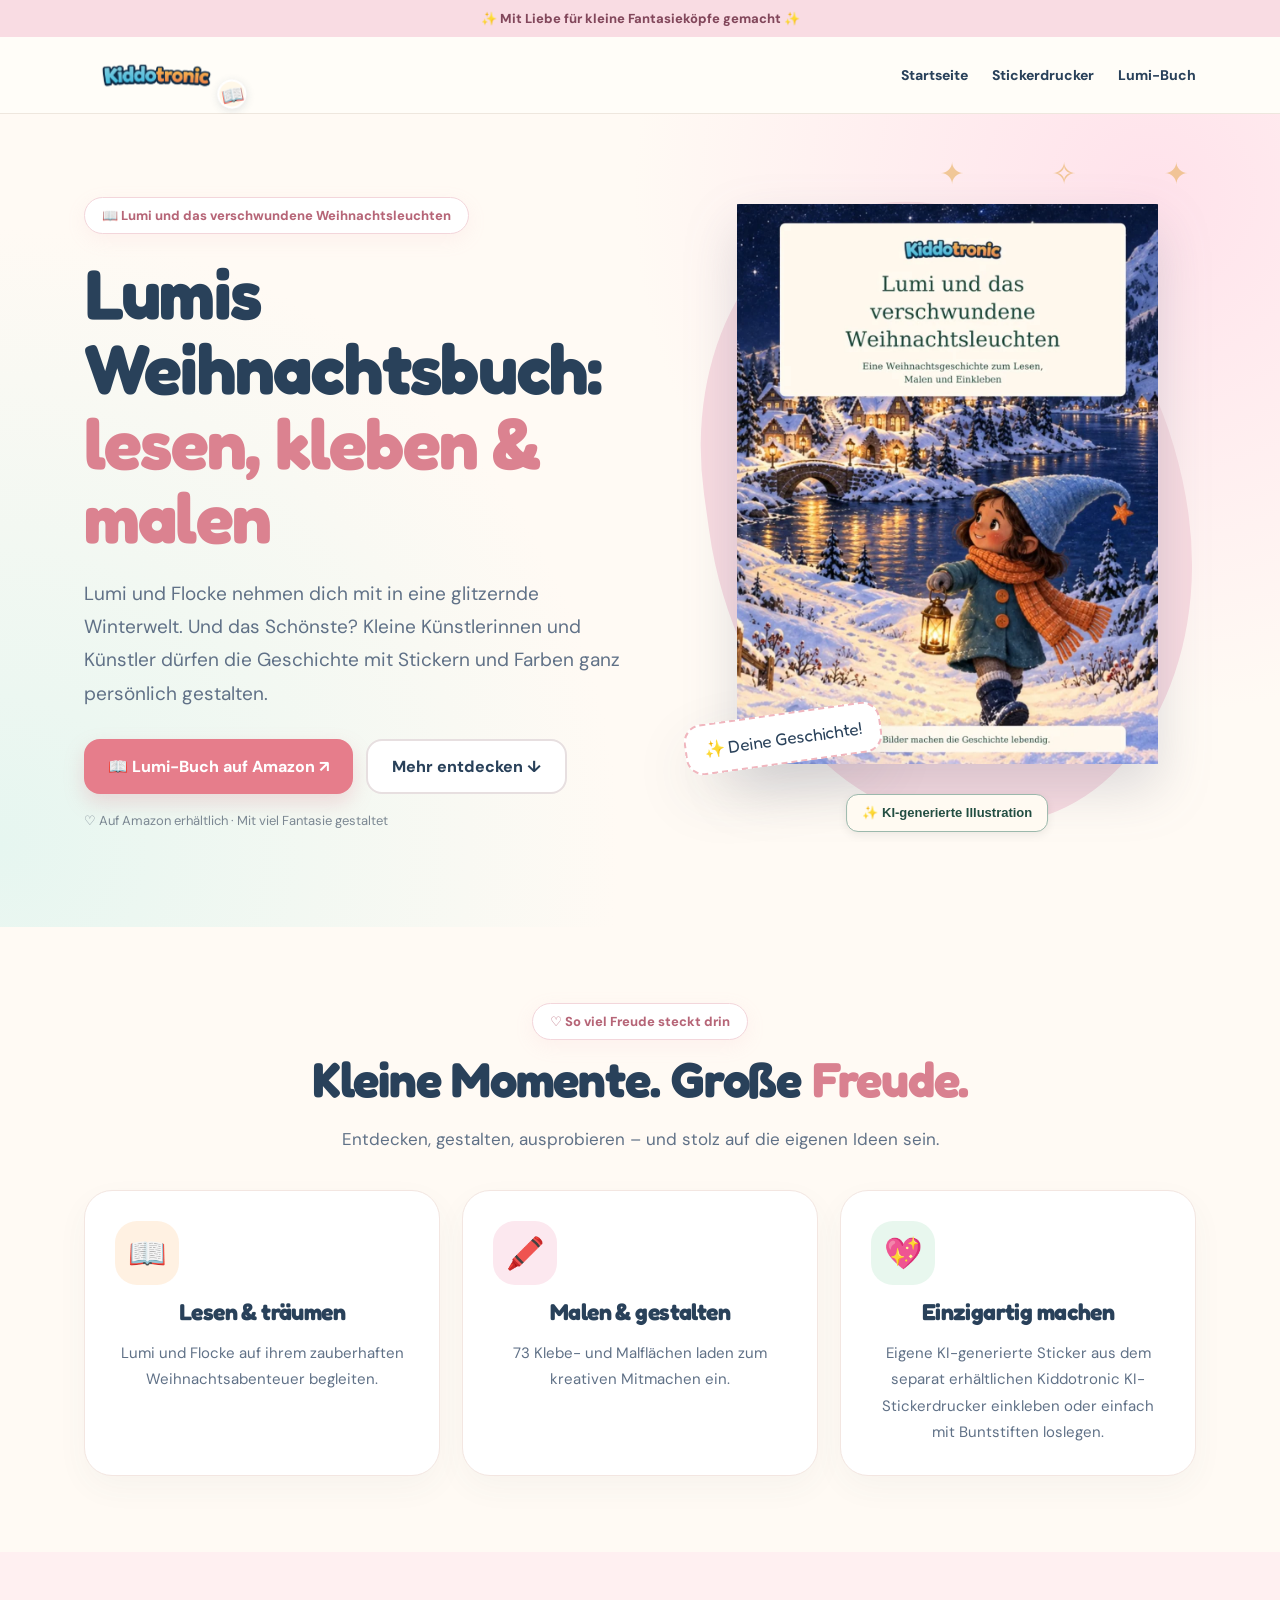
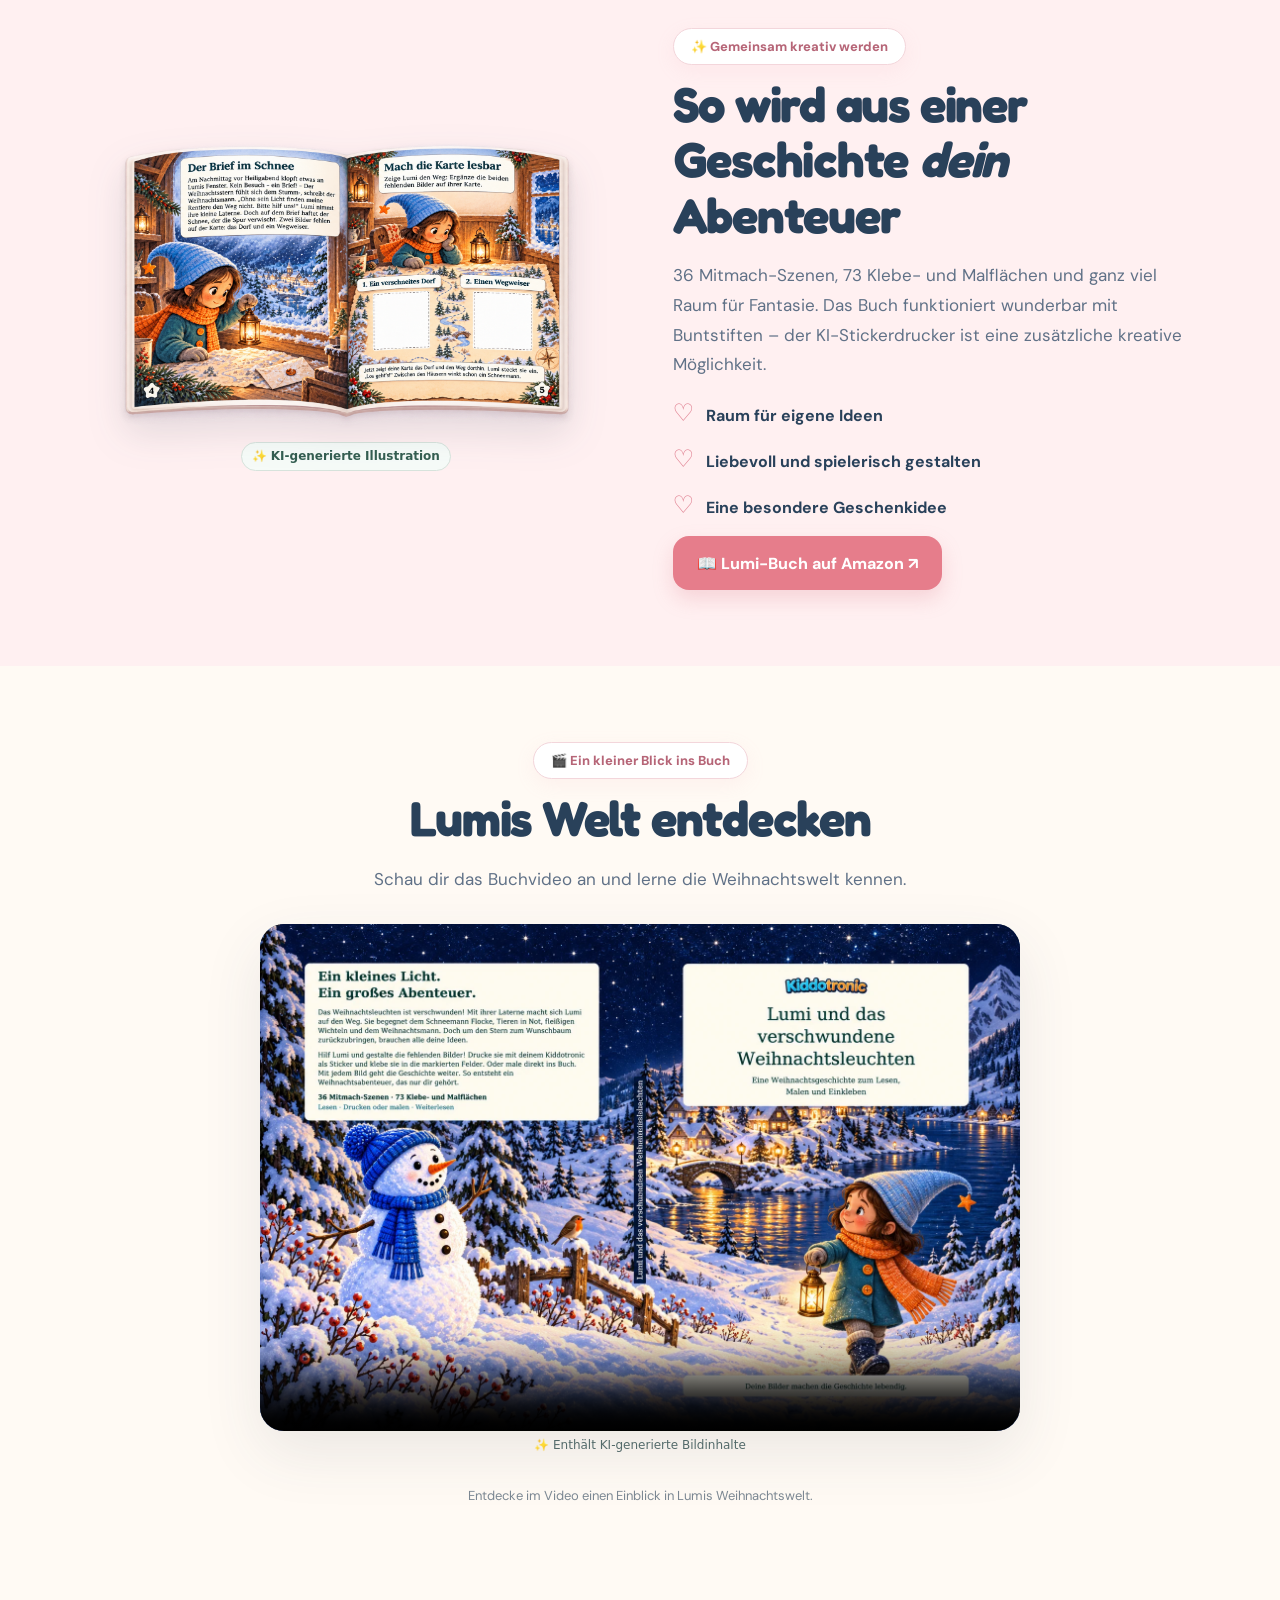
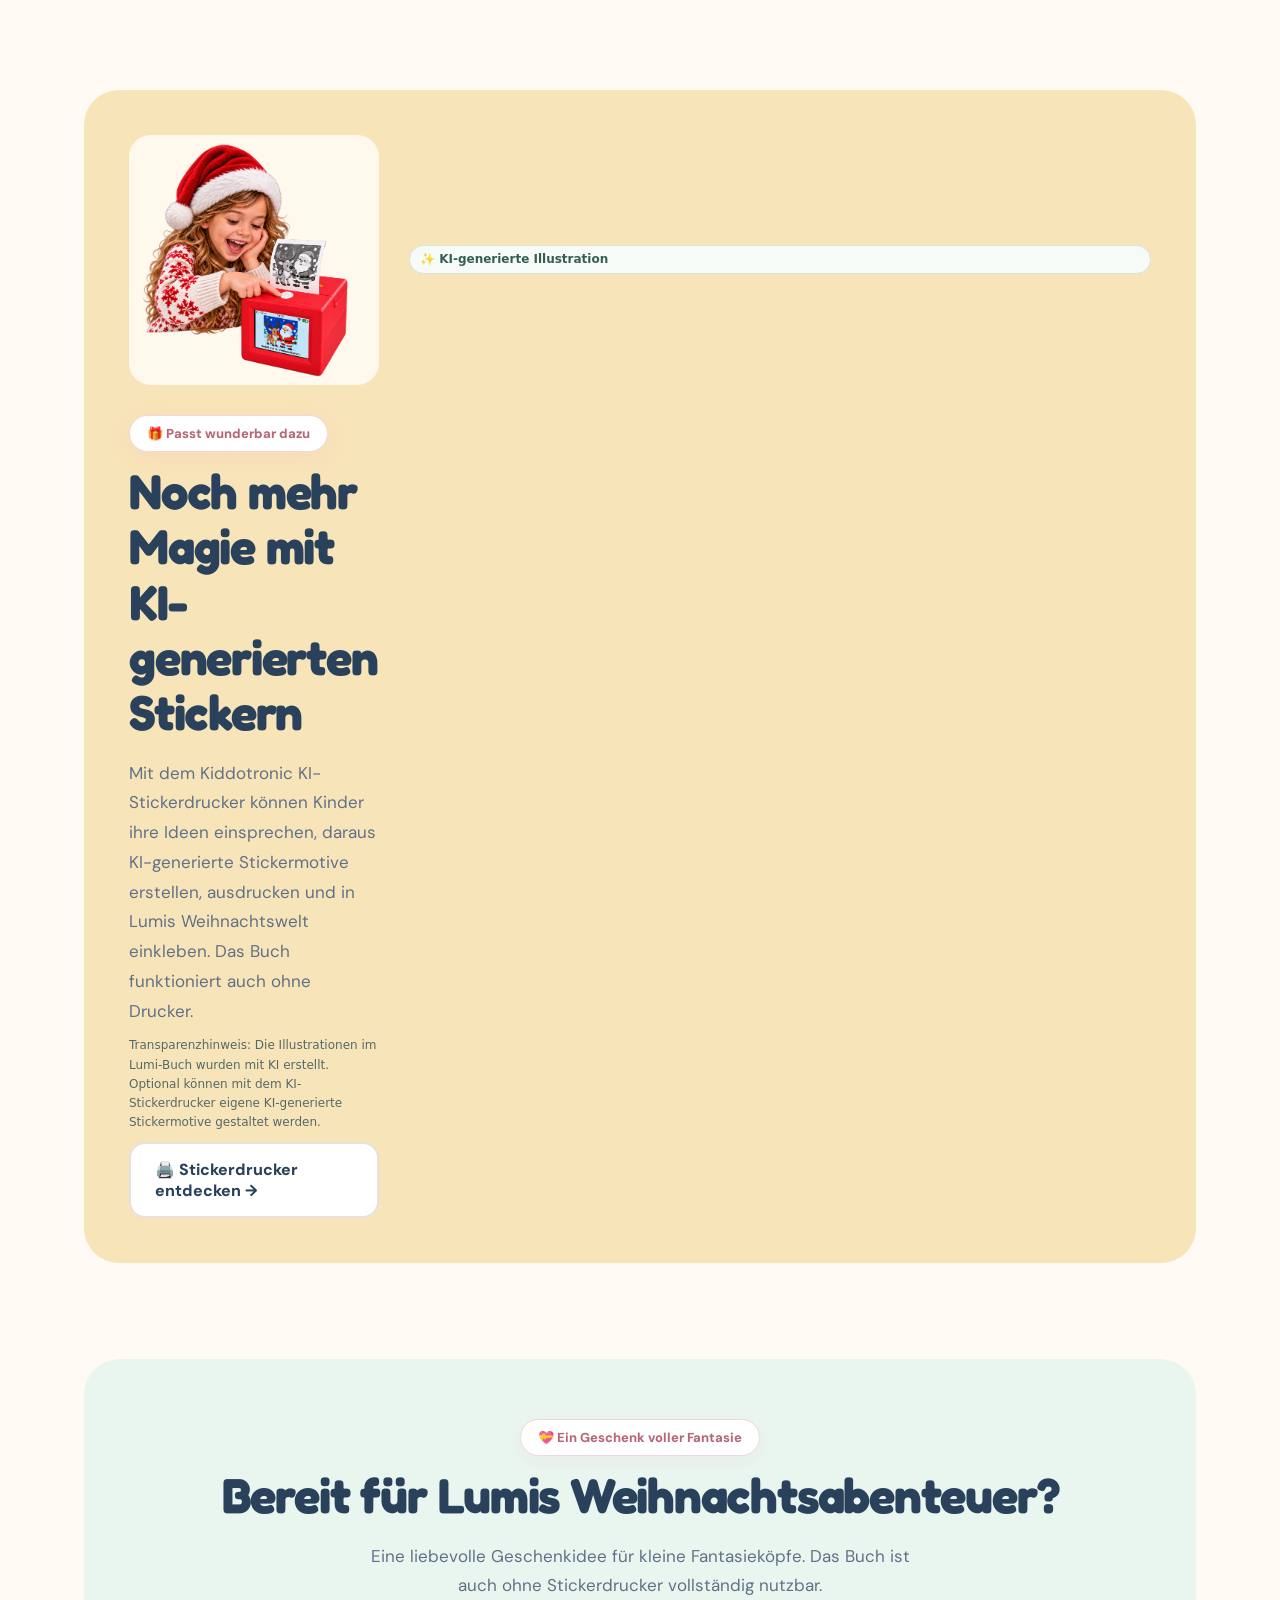
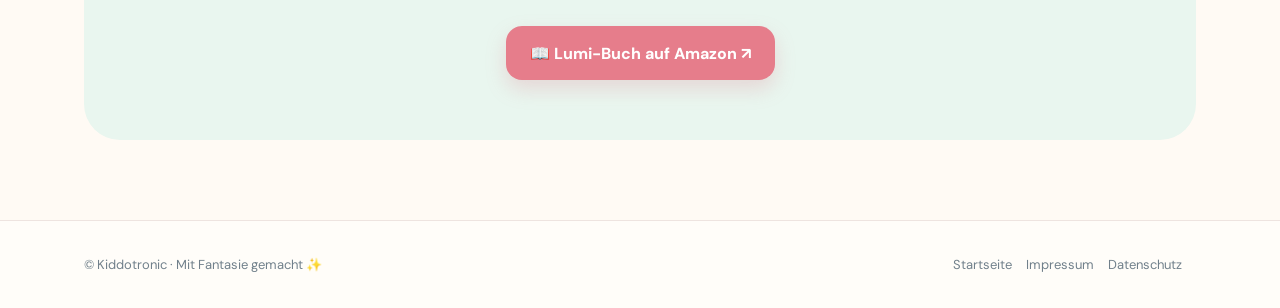
==== commit 3ccfd4d0: "Fix mobile AI label overlap on product hero" ====
--- a/lumi/index.html
+++ b/lumi/index.html
@@ -1,4 +1,10 @@
 <!doctype html><html lang="de"><head><meta charset="utf-8"><meta name="viewport" content="width=device-width,initial-scale=1"><meta name="theme-color" content="#fffaf4"><meta name="description" content="Weihnachts-Mitmachbuch für kleine kreative Köpfe. Jetzt bei Kiddotronic entdecken und auf Amazon ansehen."><meta property="og:title" content="Lumi und das verschwundene Weihnachtsleuchten | Kiddotronic"><meta property="og:description" content="Weihnachts-Mitmachbuch für kleine kreative Köpfe"><meta property="og:type" content="website"><meta property="og:url" content="https://kiddotronic.com/lumi/"><meta property="og:image" content="https://kiddotronic.com/assets/lumi-cover.webp"><link rel="canonical" href="https://kiddotronic.com/lumi/"><title>Lumi und das verschwundene Weihnachtsleuchten | Kiddotronic</title><style>
 @import url('https://fonts.googleapis.com/css2?family=DM+Sans:wght@400;500;600;700;800&family=Fredoka:wght@400;500;600;700&display=swap');
 :root{--ink:#29415a;--muted:#607187;--cream:#fffaf4;--pink:#fff0f0;--mint:#e9f8ee;--gold:#f5bd67;--rose:#e77f8c;--shadow:0 22px 60px rgba(58,67,91,.10)}*{box-sizing:border-box}html{scroll-behavior:smooth}body{margin:0;background:var(--cream);color:var(--ink);font-family:'DM Sans',system-ui,sans-serif}a{color:inherit}img{display:block;max-width:100%}.container{max-width:1160px;margin:auto;padding:0 24px}.top{background:#f9dce3;text-align:center;font-size:13px;font-weight:800;padding:10px 12px;color:#82475b}.nav{background:#fffdf9dd;backdrop-filter:blur(15px);border-bottom:1px solid #eee7de}.nav .container{display:flex;align-items:center;justify-content:space-between;min-height:76px;gap:20px}.logo{font-family:Fredoka,sans-serif;font-size:26px;font-weight:700;text-decoration:none;color:#d56b82}.navlinks{display:flex;gap:24px;flex-wrap:wrap}.navlinks a{text-decoration:none;font-size:14px;font-weight:800}.navlinks a:hover{color:#d56b82}.hero{position:relative;overflow:hidden;background:radial-gradient(circle at 90% 10%,#ffe2eb 0,transparent 38%),radial-gradient(circle at 0 90%,#e6f6f0 0,transparent 42%),#fffaf4;padding:70px 0 85px}.hero:after{content:'✦   ✧   ✦';position:absolute;right:4%;top:40px;color:#e8b05e;font-size:30px;letter-spacing:40px;opacity:.6}.hero-grid{display:grid;grid-template-columns:1.05fr .95fr;gap:65px;align-items:center}.eyebrow{display:inline-flex;background:#fff;border:1px solid #f3d6db;border-radius:50px;padding:9px 17px;font-size:13px;font-weight:800;color:#b66577;box-shadow:0 6px 20px #e9a6b61c}h1,h2,h3{font-family:Fredoka,system-ui,sans-serif;letter-spacing:-.025em}h1{font-size:clamp(43px,5.5vw,78px);line-height:1.06;margin:22px 0;color:#29415a}h1 em{font-style:normal;color:#db8290}h2{font-size:clamp(30px,4vw,49px);line-height:1.13;margin:12px 0 18px}h3{font-size:23px;margin:13px 0}p{font-size:17px;line-height:1.75;color:var(--muted)}.lead{font-size:19px;max-width:580px}.buttons{display:flex;flex-wrap:wrap;gap:13px;margin:29px 0 18px}.btn{display:inline-flex;justify-content:center;align-items:center;gap:8px;min-height:54px;padding:15px 24px;border-radius:16px;background:#e67d8b;color:white;text-decoration:none;font-weight:800;box-shadow:0 9px 20px #dd859344;transition:transform .2s,box-shadow .2s}.btn:hover{transform:translateY(-3px);box-shadow:0 14px 25px #dd859355}.btn.secondary{background:white;color:var(--ink);box-shadow:none;border:2px solid #e7dfe0}.micro{font-size:13px;color:#7b8792}.hero-visual{position:relative;padding:20px}.hero-visual:before{content:'';position:absolute;inset:2%;border-radius:43% 57% 46% 54%;background:#f8dbe1;transform:rotate(-8deg)}.hero-visual img{position:relative;width:100%;max-height:560px;object-fit:contain;filter:drop-shadow(0 24px 26px #56617a35);border-radius:20px}.sticker{position:absolute;z-index:2;background:#fff;border:2px dashed #f0b6be;padding:13px 17px;border-radius:18px;font-family:Fredoka,sans-serif;font-size:17px;box-shadow:var(--shadow);transform:rotate(-8deg);bottom:3%;left:-3%}.section{padding:76px 0}.center{text-align:center}.center>p{max-width:650px;margin:0 auto 30px}.cards{display:grid;grid-template-columns:repeat(3,1fr);gap:22px;margin-top:35px}.card{background:#fff;border:1px solid #f3e6e1;border-radius:28px;padding:30px;box-shadow:0 12px 32px #4e56620b;transition:transform .2s}.card:hover{transform:translateY(-5px)}.emoji{display:grid;place-items:center;background:#fff1e2;width:64px;height:64px;border-radius:22px;font-size:31px}.card:nth-child(2) .emoji{background:#fce8ef}.card:nth-child(3) .emoji{background:#e8f7ee}.card p{font-size:15px;margin-bottom:0}.soft{background:#fff0f1}.split{display:grid;grid-template-columns:1fr 1fr;gap:65px;align-items:center}.photo{background:#fff;padding:15px;border-radius:30px;box-shadow:var(--shadow)}.photo img{width:100%;max-height:460px;object-fit:contain;border-radius:19px}.check{list-style:none;padding:0}.check li{margin:15px 0;font-weight:700}.check li:before{content:'♡';color:#df7d8e;margin-right:12px;font-size:24px}.banner{background:#f8e4b9;border-radius:35px;padding:45px;display:grid;grid-template-columns:160px 1fr;gap:38px;align-items:center}.banner img{width:100%;border-radius:18px}.banner p{margin:10px 0}.video{width:100%;max-width:760px;border-radius:24px;box-shadow:var(--shadow);background:#263d56}.cta{text-align:center;padding:60px 25px;background:#e9f6ef;border-radius:36px;margin:20px auto 80px}.cta p{max-width:550px;margin:0 auto 25px}.footer{border-top:1px solid #eee4e0;padding:35px 0;background:#fffdf9}.footer .container{display:flex;gap:20px;justify-content:space-between;flex-wrap:wrap;font-size:13px;color:#71808b}.footer a{margin-right:14px;text-decoration:none}.skip{position:absolute;left:-999px}.skip:focus{left:10px;top:10px;background:white;padding:12px;z-index:20}@media(max-width:780px){.container{padding:0 19px}.nav .container{min-height:70px}.navlinks{gap:12px}.navlinks a{font-size:12px}.logo{font-size:22px}.hero{padding:32px 0 50px}.hero-grid,.split{grid-template-columns:1fr;gap:25px}.hero-visual{grid-row:1;max-width:490px;margin:auto;width:100%}.hero-visual img{max-height:390px}.sticker{font-size:14px;bottom:0;left:0}.hero:after{display:none}h1{font-size:clamp(38px,10vw,58px)}.lead{font-size:17px}.section{padding:55px 0}.cards{grid-template-columns:1fr;gap:13px}.card{padding:23px}.banner{grid-template-columns:95px 1fr;padding:20px;gap:16px;border-radius:24px}.banner h2{font-size:25px}.banner p{font-size:14px}.buttons .btn{width:100%}.cta{margin-bottom:40px;padding:45px 20px}}@media(prefers-reduced-motion:reduce){html{scroll-behavior:auto}*{transition:none!important}}
-.brand-logo-original{position:relative;display:inline-flex;align-items:center;flex-shrink:0;width:148px;min-height:65px}.brand-logo-original img{width:138px;height:65px;object-fit:contain;display:block}.brand-book-icon{position:absolute;right:-2px;bottom:1px;font-size:23px;line-height:1;background:#fff7e9;border:2px solid #f0d8bf;border-radius:50%;width:35px;height:35px;display:grid;place-items:center;transform:rotate(12deg);box-shadow:0 3px 10px #4a344422}@media(max-width:780px){.brand-logo-original{width:112px;min-height:50px}.brand-logo-original img{width:106px;height:50px}.brand-book-icon{width:29px;height:29px;font-size:19px;right:-4px;bottom:0}} .brand-logo-original{width:158px;min-height:76px;padding-right:8px;overflow:visible}.brand-logo-original img{width:142px;height:70px;object-fit:contain}.brand-book-icon{right:0;bottom:3px;transform:translate(15%,-5%) rotate(-11deg);z-index:2;border:2px solid #fff;box-shadow:0 2px 9px #31485b25;font-size:18px;width:29px;height:29px;background:#fff8e9}@media(max-width:780px){.brand-logo-original{width:119px;min-height:60px;padding-right:8px}.brand-logo-original img{width:108px;height:55px}.brand-book-icon{right:0;bottom:5px;width:24px;height:24px;font-size:15px;transform:translate(10%,-2%) rotate(-11deg)}}.banner{grid-template-columns:minmax(150px,250px) 1fr;gap:30px}.banner img{width:100%;height:auto;max-height:260px;object-fit:contain;border-radius:22px;background:#fff9ed;padding:8px}@media(max-width:780px){.banner{grid-template-columns:1fr;gap:16px;text-align:center}.banner img{max-width:250px;max-height:240px;margin:auto}.banner .btn{width:100%}}.photo-book-preview{background:transparent;box-shadow:none;border:0;padding:0;overflow:visible}.photo-book-preview img{width:100%;height:auto;max-height:none;object-fit:contain;border-radius:0;filter:drop-shadow(0 15px 18px rgba(49,58,82,.13))}@media(max-width:780px){.photo-book-preview{margin:0 auto;max-width:560px}.photo-book-preview img{max-height:none;width:100%}}.kd-ai-label{display:inline-flex;align-items:center;max-width:100%;margin:8px 0;padding:5px 10px;border:1px solid #d7e3dc;border-radius:999px;background:#f6fbf8;color:#345e51;font:600 12px/1.4 system-ui,sans-serif;letter-spacing:0;white-space:normal;box-shadow:none}.kd-ai-video-label,.kd-ai-footnote{font:500 12px/1.6 system-ui,sans-serif;color:#536a6a;margin:9px 0 12px}.kd-ai-footnote{max-width:650px}.hero-visual>.kd-ai-label{position:relative;z-index:2;margin:4px 0 8px}.photo>.kd-ai-label,.photo-book-preview>.kd-ai-label{margin:9px auto;display:table}.banner>.kd-ai-label{margin:4px 0}@media(max-width:780px){.kd-ai-label{font-size:11px;padding:4px 9px}.kd-ai-video-label,.kd-ai-footnote{font-size:12px}}</style></head><body><a class="skip" href="#inhalt">Zum Inhalt springen</a><div class="top">✨ Mit Liebe für kleine Fantasieköpfe gemacht ✨</div><header class="nav"><nav class="container" aria-label="Hauptnavigation"><a class="logo brand-logo-original" href="/" aria-label="Kiddotronic – zur Startseite"><img src="/assets/kiddotronic-logo-02.png" alt="Kiddotronic" width="160" height="90"><span class="brand-book-icon" aria-hidden="true">📖</span></a><div class="navlinks"><a href="/">Startseite</a><a href="/stickerdrucker/">Stickerdrucker</a><a href="/lumi/">Lumi-Buch</a></div></nav></header><main id="inhalt"><section class="hero"><div class="container hero-grid"><div><span class="eyebrow">📖 Lumi und das verschwundene Weihnachtsleuchten</span><h1>Lumis Weihnachtsbuch: <em>lesen, kleben & malen</em></h1><p class="lead">Lumi und Flocke nehmen dich mit in eine glitzernde Winterwelt. Und das Schönste? Kleine Künstlerinnen und Künstler dürfen die Geschichte mit Stickern und Farben ganz persönlich gestalten.</p><div class="buttons"><a class="btn" href="https://www.amazon.de/dp/B0HRVSWYWW" target="_blank" rel="noopener noreferrer">📖 Lumi-Buch auf Amazon ↗</a><a class="btn secondary" href="#entdecken">Mehr entdecken ↓</a></div><div class="micro">♡ Auf Amazon erhältlich · Mit viel Fantasie gestaltet</div></div><div class="hero-visual"><img src="/assets/lumi-cover.webp" alt="Originalcover des Weihnachts-Mitmachbuchs Lumi und das verschwundene Weihnachtsleuchten" width="600" height="650" fetchpriority="high"><span class="sticker">✨ Deine Geschichte!</span><span class="kd-ai-label">✨ KI-generierte Illustration</span></div></div></section><section id="entdecken" class="section"><div class="container center"><span class="eyebrow">♡ So viel Freude steckt drin</span><h2>Kleine Momente. Große <span style="color:#d98190">Freude.</span></h2><p>Entdecken, gestalten, ausprobieren – und stolz auf die eigenen Ideen sein.</p><div class="cards"><article class="card"><div class="emoji" aria-hidden="true">📖</div><h3>Lesen & träumen</h3><p>Lumi und Flocke auf ihrem zauberhaften Weihnachtsabenteuer begleiten.</p></article><article class="card"><div class="emoji" aria-hidden="true">🖍️</div><h3>Malen & gestalten</h3><p>73 Klebe- und Malflächen laden zum kreativen Mitmachen ein.</p></article><article class="card"><div class="emoji" aria-hidden="true">💖</div><h3>Einzigartig machen</h3><p>Eigene KI-generierte Sticker aus dem separat erhältlichen Kiddotronic KI-Stickerdrucker einkleben oder einfach mit Buntstiften loslegen.</p></article></div></div></section><section class="section soft"><div class="container split"><div class="photo photo-book-preview"><img src="/E9B0D547-A817-4EF6-82A6-563EA6BCAA28.png" alt="Aufgeschlagenes Lumi-Weihnachts-Mitmachbuch mit einer Geschichte und freien Flächen zum Einkleben eigener Sticker" loading="lazy" decoding="async"><span class="kd-ai-label">✨ KI-generierte Illustration</span></div><div><span class="eyebrow">✨ Gemeinsam kreativ werden</span><h2>So wird aus einer Geschichte <em>dein</em> Abenteuer</h2><p>36 Mitmach-Szenen, 73 Klebe- und Malflächen und ganz viel Raum für Fantasie. Das Buch funktioniert wunderbar mit Buntstiften – der KI-Stickerdrucker ist eine zusätzliche kreative Möglichkeit.</p><ul class="check"><li>Raum für eigene Ideen</li><li>Liebevoll und spielerisch gestalten</li><li>Eine besondere Geschenkidee</li></ul><a class="btn" href="https://www.amazon.de/dp/B0HRVSWYWW" target="_blank" rel="noopener noreferrer">📖 Lumi-Buch auf Amazon ↗</a></div></div></section><section class="section"><div class="container center"><span class="eyebrow">🎬 Ein kleiner Blick ins Buch</span><h2>Lumis Welt entdecken</h2><p>Schau dir das Buchvideo an und lerne die Weihnachtswelt kennen.</p><video class="video" controls playsinline preload="metadata" poster="/assets/lumi-book-spread.webp"><source src="/assets/lumi-book-video.mp4" type="video/mp4">Dein Browser unterstützt das Video nicht.</video><p class="kd-ai-video-label">✨ Enthält KI-generierte Bildinhalte</p><p class="micro">Entdecke im Video einen Einblick in Lumis Weihnachtswelt.</p></div></section><section class="section"><div class="container"><div class="banner"><img src="/assets/christmas-girl-rounded-v2.webp" alt="Mädchen mit dem roten Kiddotronic KI-Stickerdrucker" loading="lazy"><span class="kd-ai-label">✨ KI-generierte Illustration</span><div><span class="eyebrow">🎁 Passt wunderbar dazu</span><h2>Noch mehr Magie mit KI-generierten Stickern</h2><p>Mit dem Kiddotronic KI-Stickerdrucker können Kinder ihre Ideen einsprechen, daraus KI-generierte Stickermotive erstellen, ausdrucken und in Lumis Weihnachtswelt einkleben. Das Buch funktioniert auch ohne Drucker.</p><p class="kd-ai-footnote">Transparenzhinweis: Die Illustrationen im Lumi-Buch wurden mit KI erstellt. Optional können mit dem KI-Stickerdrucker eigene KI-generierte Stickermotive gestaltet werden.</p><a class="btn secondary" href="/stickerdrucker/">🖨️ Stickerdrucker entdecken →</a></div></div></div></section><section class="container"><div class="cta"><span class="eyebrow">💝 Ein Geschenk voller Fantasie</span><h2>Bereit für Lumis Weihnachtsabenteuer?</h2><p>Eine liebevolle Geschenkidee für kleine Fantasieköpfe. Das Buch ist auch ohne Stickerdrucker vollständig nutzbar.</p><a class="btn" href="https://www.amazon.de/dp/B0HRVSWYWW" target="_blank" rel="noopener noreferrer">📖 Lumi-Buch auf Amazon ↗</a></div></section></main><footer class="footer"><div class="container"><div>© Kiddotronic · Mit Fantasie gemacht ✨</div><div><a href="/">Startseite</a><a href="/impressum.html">Impressum</a><a href="/datenschutz.html">Datenschutz</a></div></div></footer></body></html>+.brand-logo-original{position:relative;display:inline-flex;align-items:center;flex-shrink:0;width:148px;min-height:65px}.brand-logo-original img{width:138px;height:65px;object-fit:contain;display:block}.brand-book-icon{position:absolute;right:-2px;bottom:1px;font-size:23px;line-height:1;background:#fff7e9;border:2px solid #f0d8bf;border-radius:50%;width:35px;height:35px;display:grid;place-items:center;transform:rotate(12deg);box-shadow:0 3px 10px #4a344422}@media(max-width:780px){.brand-logo-original{width:112px;min-height:50px}.brand-logo-original img{width:106px;height:50px}.brand-book-icon{width:29px;height:29px;font-size:19px;right:-4px;bottom:0}} .brand-logo-original{width:158px;min-height:76px;padding-right:8px;overflow:visible}.brand-logo-original img{width:142px;height:70px;object-fit:contain}.brand-book-icon{right:0;bottom:3px;transform:translate(15%,-5%) rotate(-11deg);z-index:2;border:2px solid #fff;box-shadow:0 2px 9px #31485b25;font-size:18px;width:29px;height:29px;background:#fff8e9}@media(max-width:780px){.brand-logo-original{width:119px;min-height:60px;padding-right:8px}.brand-logo-original img{width:108px;height:55px}.brand-book-icon{right:0;bottom:5px;width:24px;height:24px;font-size:15px;transform:translate(10%,-2%) rotate(-11deg)}}.banner{grid-template-columns:minmax(150px,250px) 1fr;gap:30px}.banner img{width:100%;height:auto;max-height:260px;object-fit:contain;border-radius:22px;background:#fff9ed;padding:8px}@media(max-width:780px){.banner{grid-template-columns:1fr;gap:16px;text-align:center}.banner img{max-width:250px;max-height:240px;margin:auto}.banner .btn{width:100%}}.photo-book-preview{background:transparent;box-shadow:none;border:0;padding:0;overflow:visible}.photo-book-preview img{width:100%;height:auto;max-height:none;object-fit:contain;border-radius:0;filter:drop-shadow(0 15px 18px rgba(49,58,82,.13))}@media(max-width:780px){.photo-book-preview{margin:0 auto;max-width:560px}.photo-book-preview img{max-height:none;width:100%}}.kd-ai-label{display:inline-flex;align-items:center;max-width:100%;margin:8px 0;padding:5px 10px;border:1px solid #d7e3dc;border-radius:999px;background:#f6fbf8;color:#345e51;font:600 12px/1.4 system-ui,sans-serif;letter-spacing:0;white-space:normal;box-shadow:none}.kd-ai-video-label,.kd-ai-footnote{font:500 12px/1.6 system-ui,sans-serif;color:#536a6a;margin:9px 0 12px}.kd-ai-footnote{max-width:650px}.hero-visual>.kd-ai-label{position:relative;z-index:2;margin:4px 0 8px}.photo>.kd-ai-label,.photo-book-preview>.kd-ai-label{margin:9px auto;display:table}.banner>.kd-ai-label{margin:4px 0}@media(max-width:780px){.kd-ai-label{font-size:11px;padding:4px 9px}.kd-ai-video-label,.kd-ai-footnote{font-size:12px}}
+/* AI label in its own row, below the decorative sticker, including mobile. */
+.hero-visual { padding-bottom: 78px; }
+.hero-visual > .sticker { bottom: 78px; }
+.hero-visual > .kd-ai-label { position: absolute; z-index: 3; left: 50%; bottom: 10px; transform: translateX(-50%); display: block; width: max-content; max-width: calc(100% - 30px); margin: 0; padding: 9px 15px; background: #fffaf2; color: #234e42; border: 1px solid #9bb8ac; border-radius: 12px; font: 700 13px/1.4 Arial,sans-serif; text-align: center; box-shadow: 0 3px 10px #00000012; }
+@media (max-width: 600px) { .hero-visual { padding-bottom: 82px; } .hero-visual > .sticker { bottom: 90px; } .hero-visual > .kd-ai-label { bottom: 8px; font-size: 12px; } }
+</style></head><body><a class="skip" href="#inhalt">Zum Inhalt springen</a><div class="top">✨ Mit Liebe für kleine Fantasieköpfe gemacht ✨</div><header class="nav"><nav class="container" aria-label="Hauptnavigation"><a class="logo brand-logo-original" href="/" aria-label="Kiddotronic – zur Startseite"><img src="/assets/kiddotronic-logo-02.png" alt="Kiddotronic" width="160" height="90"><span class="brand-book-icon" aria-hidden="true">📖</span></a><div class="navlinks"><a href="/">Startseite</a><a href="/stickerdrucker/">Stickerdrucker</a><a href="/lumi/">Lumi-Buch</a></div></nav></header><main id="inhalt"><section class="hero"><div class="container hero-grid"><div><span class="eyebrow">📖 Lumi und das verschwundene Weihnachtsleuchten</span><h1>Lumis Weihnachtsbuch: <em>lesen, kleben & malen</em></h1><p class="lead">Lumi und Flocke nehmen dich mit in eine glitzernde Winterwelt. Und das Schönste? Kleine Künstlerinnen und Künstler dürfen die Geschichte mit Stickern und Farben ganz persönlich gestalten.</p><div class="buttons"><a class="btn" href="https://www.amazon.de/dp/B0HRVSWYWW" target="_blank" rel="noopener noreferrer">📖 Lumi-Buch auf Amazon ↗</a><a class="btn secondary" href="#entdecken">Mehr entdecken ↓</a></div><div class="micro">♡ Auf Amazon erhältlich · Mit viel Fantasie gestaltet</div></div><div class="hero-visual"><img src="/assets/lumi-cover.webp" alt="Originalcover des Weihnachts-Mitmachbuchs Lumi und das verschwundene Weihnachtsleuchten" width="600" height="650" fetchpriority="high"><span class="sticker">✨ Deine Geschichte!</span><span class="kd-ai-label">✨ KI-generierte Illustration</span></div></div></section><section id="entdecken" class="section"><div class="container center"><span class="eyebrow">♡ So viel Freude steckt drin</span><h2>Kleine Momente. Große <span style="color:#d98190">Freude.</span></h2><p>Entdecken, gestalten, ausprobieren – und stolz auf die eigenen Ideen sein.</p><div class="cards"><article class="card"><div class="emoji" aria-hidden="true">📖</div><h3>Lesen & träumen</h3><p>Lumi und Flocke auf ihrem zauberhaften Weihnachtsabenteuer begleiten.</p></article><article class="card"><div class="emoji" aria-hidden="true">🖍️</div><h3>Malen & gestalten</h3><p>73 Klebe- und Malflächen laden zum kreativen Mitmachen ein.</p></article><article class="card"><div class="emoji" aria-hidden="true">💖</div><h3>Einzigartig machen</h3><p>Eigene KI-generierte Sticker aus dem separat erhältlichen Kiddotronic KI-Stickerdrucker einkleben oder einfach mit Buntstiften loslegen.</p></article></div></div></section><section class="section soft"><div class="container split"><div class="photo photo-book-preview"><img src="/E9B0D547-A817-4EF6-82A6-563EA6BCAA28.png" alt="Aufgeschlagenes Lumi-Weihnachts-Mitmachbuch mit einer Geschichte und freien Flächen zum Einkleben eigener Sticker" loading="lazy" decoding="async"><span class="kd-ai-label">✨ KI-generierte Illustration</span></div><div><span class="eyebrow">✨ Gemeinsam kreativ werden</span><h2>So wird aus einer Geschichte <em>dein</em> Abenteuer</h2><p>36 Mitmach-Szenen, 73 Klebe- und Malflächen und ganz viel Raum für Fantasie. Das Buch funktioniert wunderbar mit Buntstiften – der KI-Stickerdrucker ist eine zusätzliche kreative Möglichkeit.</p><ul class="check"><li>Raum für eigene Ideen</li><li>Liebevoll und spielerisch gestalten</li><li>Eine besondere Geschenkidee</li></ul><a class="btn" href="https://www.amazon.de/dp/B0HRVSWYWW" target="_blank" rel="noopener noreferrer">📖 Lumi-Buch auf Amazon ↗</a></div></div></section><section class="section"><div class="container center"><span class="eyebrow">🎬 Ein kleiner Blick ins Buch</span><h2>Lumis Welt entdecken</h2><p>Schau dir das Buchvideo an und lerne die Weihnachtswelt kennen.</p><video class="video" controls playsinline preload="metadata" poster="/assets/lumi-book-spread.webp"><source src="/assets/lumi-book-video.mp4" type="video/mp4">Dein Browser unterstützt das Video nicht.</video><p class="kd-ai-video-label">✨ Enthält KI-generierte Bildinhalte</p><p class="micro">Entdecke im Video einen Einblick in Lumis Weihnachtswelt.</p></div></section><section class="section"><div class="container"><div class="banner"><img src="/assets/christmas-girl-rounded-v2.webp" alt="Mädchen mit dem roten Kiddotronic KI-Stickerdrucker" loading="lazy"><span class="kd-ai-label">✨ KI-generierte Illustration</span><div><span class="eyebrow">🎁 Passt wunderbar dazu</span><h2>Noch mehr Magie mit KI-generierten Stickern</h2><p>Mit dem Kiddotronic KI-Stickerdrucker können Kinder ihre Ideen einsprechen, daraus KI-generierte Stickermotive erstellen, ausdrucken und in Lumis Weihnachtswelt einkleben. Das Buch funktioniert auch ohne Drucker.</p><p class="kd-ai-footnote">Transparenzhinweis: Die Illustrationen im Lumi-Buch wurden mit KI erstellt. Optional können mit dem KI-Stickerdrucker eigene KI-generierte Stickermotive gestaltet werden.</p><a class="btn secondary" href="/stickerdrucker/">🖨️ Stickerdrucker entdecken →</a></div></div></div></section><section class="container"><div class="cta"><span class="eyebrow">💝 Ein Geschenk voller Fantasie</span><h2>Bereit für Lumis Weihnachtsabenteuer?</h2><p>Eine liebevolle Geschenkidee für kleine Fantasieköpfe. Das Buch ist auch ohne Stickerdrucker vollständig nutzbar.</p><a class="btn" href="https://www.amazon.de/dp/B0HRVSWYWW" target="_blank" rel="noopener noreferrer">📖 Lumi-Buch auf Amazon ↗</a></div></section></main><footer class="footer"><div class="container"><div>© Kiddotronic · Mit Fantasie gemacht ✨</div><div><a href="/">Startseite</a><a href="/impressum.html">Impressum</a><a href="/datenschutz.html">Datenschutz</a></div></div></footer></body></html>
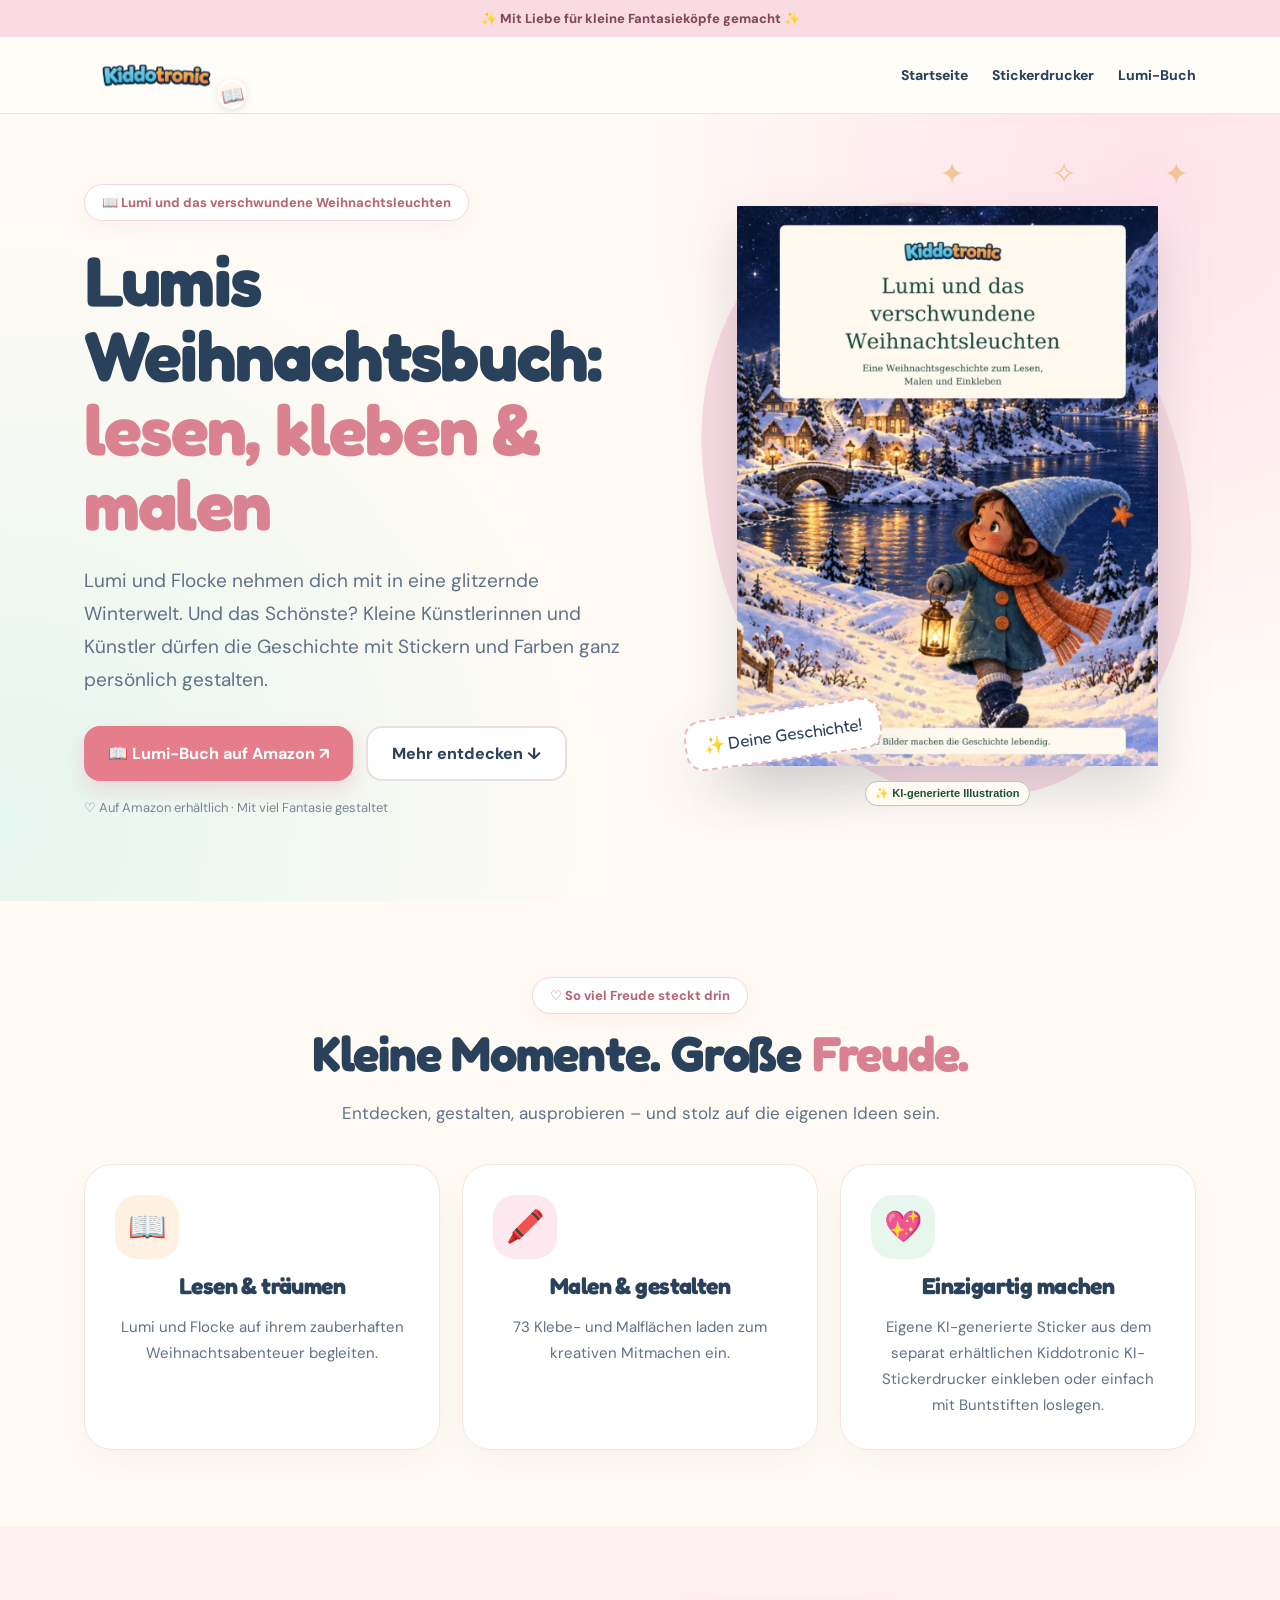
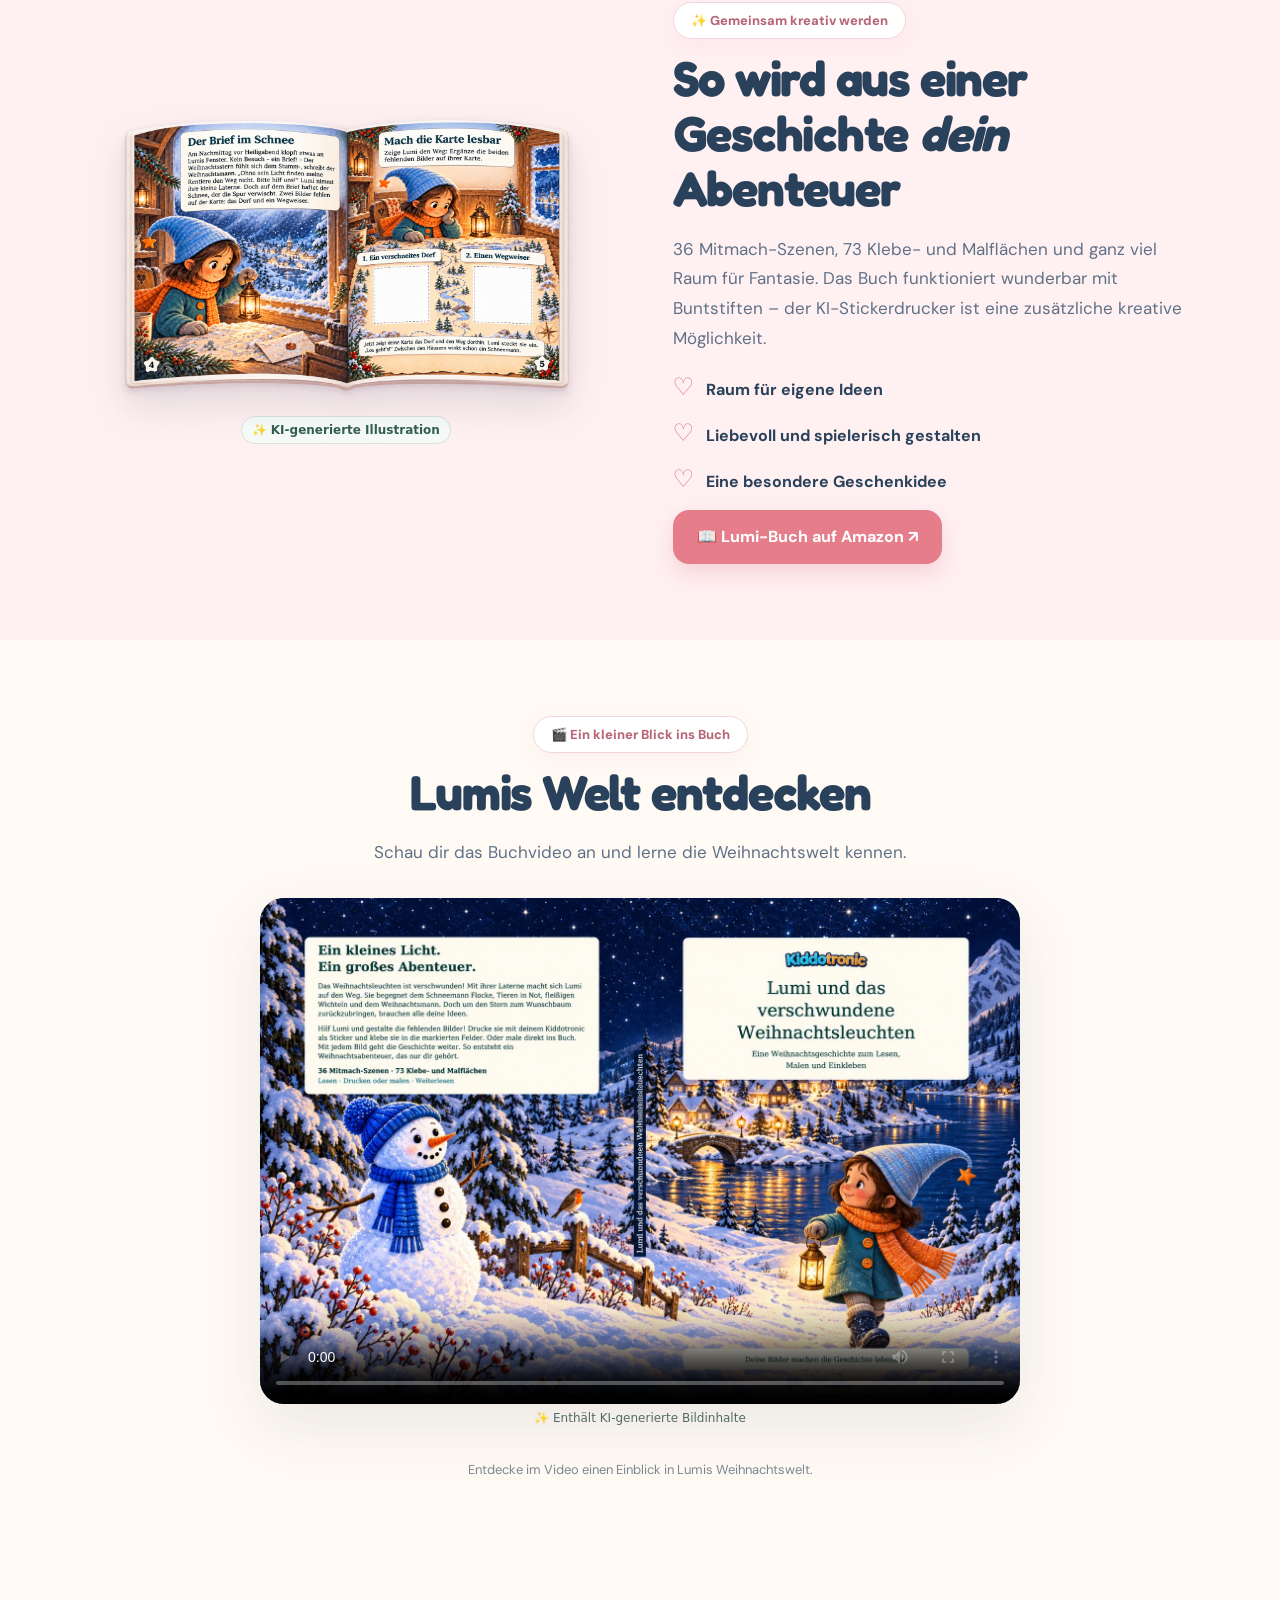
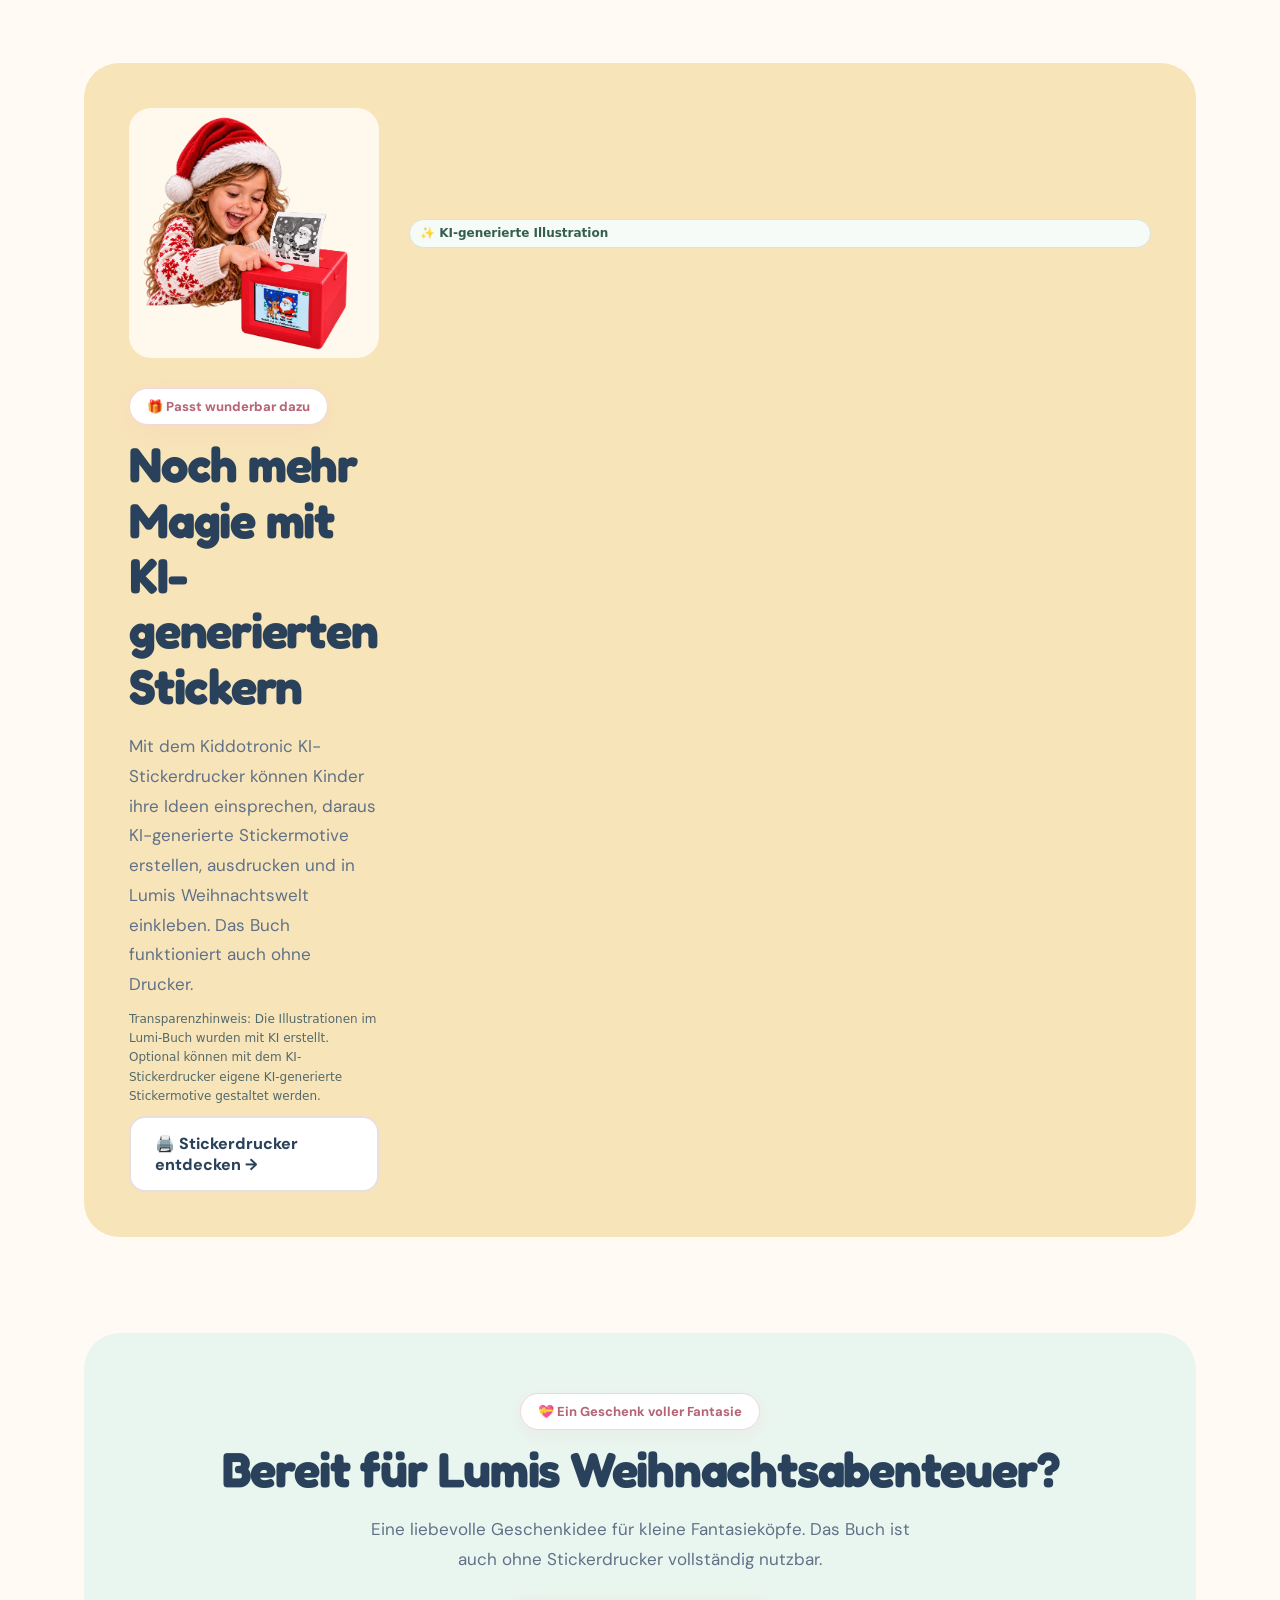
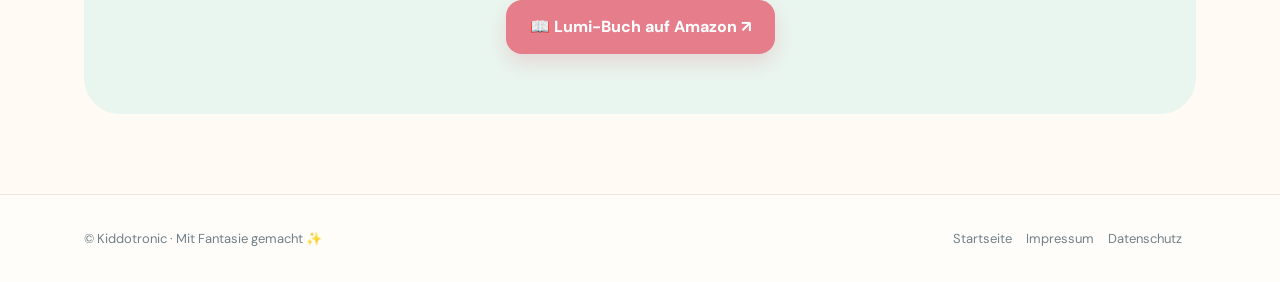
==== commit b546b718: "Reduce AI labels to discreet mobile-friendly size" ====
--- a/lumi/index.html
+++ b/lumi/index.html
@@ -2,9 +2,9 @@
 @import url('https://fonts.googleapis.com/css2?family=DM+Sans:wght@400;500;600;700;800&family=Fredoka:wght@400;500;600;700&display=swap');
 :root{--ink:#29415a;--muted:#607187;--cream:#fffaf4;--pink:#fff0f0;--mint:#e9f8ee;--gold:#f5bd67;--rose:#e77f8c;--shadow:0 22px 60px rgba(58,67,91,.10)}*{box-sizing:border-box}html{scroll-behavior:smooth}body{margin:0;background:var(--cream);color:var(--ink);font-family:'DM Sans',system-ui,sans-serif}a{color:inherit}img{display:block;max-width:100%}.container{max-width:1160px;margin:auto;padding:0 24px}.top{background:#f9dce3;text-align:center;font-size:13px;font-weight:800;padding:10px 12px;color:#82475b}.nav{background:#fffdf9dd;backdrop-filter:blur(15px);border-bottom:1px solid #eee7de}.nav .container{display:flex;align-items:center;justify-content:space-between;min-height:76px;gap:20px}.logo{font-family:Fredoka,sans-serif;font-size:26px;font-weight:700;text-decoration:none;color:#d56b82}.navlinks{display:flex;gap:24px;flex-wrap:wrap}.navlinks a{text-decoration:none;font-size:14px;font-weight:800}.navlinks a:hover{color:#d56b82}.hero{position:relative;overflow:hidden;background:radial-gradient(circle at 90% 10%,#ffe2eb 0,transparent 38%),radial-gradient(circle at 0 90%,#e6f6f0 0,transparent 42%),#fffaf4;padding:70px 0 85px}.hero:after{content:'✦   ✧   ✦';position:absolute;right:4%;top:40px;color:#e8b05e;font-size:30px;letter-spacing:40px;opacity:.6}.hero-grid{display:grid;grid-template-columns:1.05fr .95fr;gap:65px;align-items:center}.eyebrow{display:inline-flex;background:#fff;border:1px solid #f3d6db;border-radius:50px;padding:9px 17px;font-size:13px;font-weight:800;color:#b66577;box-shadow:0 6px 20px #e9a6b61c}h1,h2,h3{font-family:Fredoka,system-ui,sans-serif;letter-spacing:-.025em}h1{font-size:clamp(43px,5.5vw,78px);line-height:1.06;margin:22px 0;color:#29415a}h1 em{font-style:normal;color:#db8290}h2{font-size:clamp(30px,4vw,49px);line-height:1.13;margin:12px 0 18px}h3{font-size:23px;margin:13px 0}p{font-size:17px;line-height:1.75;color:var(--muted)}.lead{font-size:19px;max-width:580px}.buttons{display:flex;flex-wrap:wrap;gap:13px;margin:29px 0 18px}.btn{display:inline-flex;justify-content:center;align-items:center;gap:8px;min-height:54px;padding:15px 24px;border-radius:16px;background:#e67d8b;color:white;text-decoration:none;font-weight:800;box-shadow:0 9px 20px #dd859344;transition:transform .2s,box-shadow .2s}.btn:hover{transform:translateY(-3px);box-shadow:0 14px 25px #dd859355}.btn.secondary{background:white;color:var(--ink);box-shadow:none;border:2px solid #e7dfe0}.micro{font-size:13px;color:#7b8792}.hero-visual{position:relative;padding:20px}.hero-visual:before{content:'';position:absolute;inset:2%;border-radius:43% 57% 46% 54%;background:#f8dbe1;transform:rotate(-8deg)}.hero-visual img{position:relative;width:100%;max-height:560px;object-fit:contain;filter:drop-shadow(0 24px 26px #56617a35);border-radius:20px}.sticker{position:absolute;z-index:2;background:#fff;border:2px dashed #f0b6be;padding:13px 17px;border-radius:18px;font-family:Fredoka,sans-serif;font-size:17px;box-shadow:var(--shadow);transform:rotate(-8deg);bottom:3%;left:-3%}.section{padding:76px 0}.center{text-align:center}.center>p{max-width:650px;margin:0 auto 30px}.cards{display:grid;grid-template-columns:repeat(3,1fr);gap:22px;margin-top:35px}.card{background:#fff;border:1px solid #f3e6e1;border-radius:28px;padding:30px;box-shadow:0 12px 32px #4e56620b;transition:transform .2s}.card:hover{transform:translateY(-5px)}.emoji{display:grid;place-items:center;background:#fff1e2;width:64px;height:64px;border-radius:22px;font-size:31px}.card:nth-child(2) .emoji{background:#fce8ef}.card:nth-child(3) .emoji{background:#e8f7ee}.card p{font-size:15px;margin-bottom:0}.soft{background:#fff0f1}.split{display:grid;grid-template-columns:1fr 1fr;gap:65px;align-items:center}.photo{background:#fff;padding:15px;border-radius:30px;box-shadow:var(--shadow)}.photo img{width:100%;max-height:460px;object-fit:contain;border-radius:19px}.check{list-style:none;padding:0}.check li{margin:15px 0;font-weight:700}.check li:before{content:'♡';color:#df7d8e;margin-right:12px;font-size:24px}.banner{background:#f8e4b9;border-radius:35px;padding:45px;display:grid;grid-template-columns:160px 1fr;gap:38px;align-items:center}.banner img{width:100%;border-radius:18px}.banner p{margin:10px 0}.video{width:100%;max-width:760px;border-radius:24px;box-shadow:var(--shadow);background:#263d56}.cta{text-align:center;padding:60px 25px;background:#e9f6ef;border-radius:36px;margin:20px auto 80px}.cta p{max-width:550px;margin:0 auto 25px}.footer{border-top:1px solid #eee4e0;padding:35px 0;background:#fffdf9}.footer .container{display:flex;gap:20px;justify-content:space-between;flex-wrap:wrap;font-size:13px;color:#71808b}.footer a{margin-right:14px;text-decoration:none}.skip{position:absolute;left:-999px}.skip:focus{left:10px;top:10px;background:white;padding:12px;z-index:20}@media(max-width:780px){.container{padding:0 19px}.nav .container{min-height:70px}.navlinks{gap:12px}.navlinks a{font-size:12px}.logo{font-size:22px}.hero{padding:32px 0 50px}.hero-grid,.split{grid-template-columns:1fr;gap:25px}.hero-visual{grid-row:1;max-width:490px;margin:auto;width:100%}.hero-visual img{max-height:390px}.sticker{font-size:14px;bottom:0;left:0}.hero:after{display:none}h1{font-size:clamp(38px,10vw,58px)}.lead{font-size:17px}.section{padding:55px 0}.cards{grid-template-columns:1fr;gap:13px}.card{padding:23px}.banner{grid-template-columns:95px 1fr;padding:20px;gap:16px;border-radius:24px}.banner h2{font-size:25px}.banner p{font-size:14px}.buttons .btn{width:100%}.cta{margin-bottom:40px;padding:45px 20px}}@media(prefers-reduced-motion:reduce){html{scroll-behavior:auto}*{transition:none!important}}
 .brand-logo-original{position:relative;display:inline-flex;align-items:center;flex-shrink:0;width:148px;min-height:65px}.brand-logo-original img{width:138px;height:65px;object-fit:contain;display:block}.brand-book-icon{position:absolute;right:-2px;bottom:1px;font-size:23px;line-height:1;background:#fff7e9;border:2px solid #f0d8bf;border-radius:50%;width:35px;height:35px;display:grid;place-items:center;transform:rotate(12deg);box-shadow:0 3px 10px #4a344422}@media(max-width:780px){.brand-logo-original{width:112px;min-height:50px}.brand-logo-original img{width:106px;height:50px}.brand-book-icon{width:29px;height:29px;font-size:19px;right:-4px;bottom:0}} .brand-logo-original{width:158px;min-height:76px;padding-right:8px;overflow:visible}.brand-logo-original img{width:142px;height:70px;object-fit:contain}.brand-book-icon{right:0;bottom:3px;transform:translate(15%,-5%) rotate(-11deg);z-index:2;border:2px solid #fff;box-shadow:0 2px 9px #31485b25;font-size:18px;width:29px;height:29px;background:#fff8e9}@media(max-width:780px){.brand-logo-original{width:119px;min-height:60px;padding-right:8px}.brand-logo-original img{width:108px;height:55px}.brand-book-icon{right:0;bottom:5px;width:24px;height:24px;font-size:15px;transform:translate(10%,-2%) rotate(-11deg)}}.banner{grid-template-columns:minmax(150px,250px) 1fr;gap:30px}.banner img{width:100%;height:auto;max-height:260px;object-fit:contain;border-radius:22px;background:#fff9ed;padding:8px}@media(max-width:780px){.banner{grid-template-columns:1fr;gap:16px;text-align:center}.banner img{max-width:250px;max-height:240px;margin:auto}.banner .btn{width:100%}}.photo-book-preview{background:transparent;box-shadow:none;border:0;padding:0;overflow:visible}.photo-book-preview img{width:100%;height:auto;max-height:none;object-fit:contain;border-radius:0;filter:drop-shadow(0 15px 18px rgba(49,58,82,.13))}@media(max-width:780px){.photo-book-preview{margin:0 auto;max-width:560px}.photo-book-preview img{max-height:none;width:100%}}.kd-ai-label{display:inline-flex;align-items:center;max-width:100%;margin:8px 0;padding:5px 10px;border:1px solid #d7e3dc;border-radius:999px;background:#f6fbf8;color:#345e51;font:600 12px/1.4 system-ui,sans-serif;letter-spacing:0;white-space:normal;box-shadow:none}.kd-ai-video-label,.kd-ai-footnote{font:500 12px/1.6 system-ui,sans-serif;color:#536a6a;margin:9px 0 12px}.kd-ai-footnote{max-width:650px}.hero-visual>.kd-ai-label{position:relative;z-index:2;margin:4px 0 8px}.photo>.kd-ai-label,.photo-book-preview>.kd-ai-label{margin:9px auto;display:table}.banner>.kd-ai-label{margin:4px 0}@media(max-width:780px){.kd-ai-label{font-size:11px;padding:4px 9px}.kd-ai-video-label,.kd-ai-footnote{font-size:12px}}
-/* AI label in its own row, below the decorative sticker, including mobile. */
-.hero-visual { padding-bottom: 78px; }
-.hero-visual > .sticker { bottom: 78px; }
-.hero-visual > .kd-ai-label { position: absolute; z-index: 3; left: 50%; bottom: 10px; transform: translateX(-50%); display: block; width: max-content; max-width: calc(100% - 30px); margin: 0; padding: 9px 15px; background: #fffaf2; color: #234e42; border: 1px solid #9bb8ac; border-radius: 12px; font: 700 13px/1.4 Arial,sans-serif; text-align: center; box-shadow: 0 3px 10px #00000012; }
-@media (max-width: 600px) { .hero-visual { padding-bottom: 82px; } .hero-visual > .sticker { bottom: 90px; } .hero-visual > .kd-ai-label { bottom: 8px; font-size: 12px; } }
+/* Compact, readable AI note below the artwork, separate from decorative stickers. */
+.hero-visual { padding-bottom: 48px; }
+.hero-visual > .sticker { bottom: 54px; }
+.hero-visual > .kd-ai-label { position: absolute; z-index: 3; left: 50%; bottom: 8px; transform: translateX(-50%); display: inline-block; width: max-content; max-width: calc(100% - 24px); margin: 0; padding: 4px 9px; background: #fffaf2; color: #194f3c; border: 1px solid #b8c9bd; border-radius: 999px; font: 600 11px/1.3 Arial,sans-serif; text-align: center; box-shadow: none; }
+@media (max-width: 600px) { .hero-visual { padding-bottom: 50px; } .hero-visual > .sticker { bottom: 58px; } .hero-visual > .kd-ai-label { bottom: 7px; font-size: 10px; padding: 4px 8px; } }
 </style></head><body><a class="skip" href="#inhalt">Zum Inhalt springen</a><div class="top">✨ Mit Liebe für kleine Fantasieköpfe gemacht ✨</div><header class="nav"><nav class="container" aria-label="Hauptnavigation"><a class="logo brand-logo-original" href="/" aria-label="Kiddotronic – zur Startseite"><img src="/assets/kiddotronic-logo-02.png" alt="Kiddotronic" width="160" height="90"><span class="brand-book-icon" aria-hidden="true">📖</span></a><div class="navlinks"><a href="/">Startseite</a><a href="/stickerdrucker/">Stickerdrucker</a><a href="/lumi/">Lumi-Buch</a></div></nav></header><main id="inhalt"><section class="hero"><div class="container hero-grid"><div><span class="eyebrow">📖 Lumi und das verschwundene Weihnachtsleuchten</span><h1>Lumis Weihnachtsbuch: <em>lesen, kleben & malen</em></h1><p class="lead">Lumi und Flocke nehmen dich mit in eine glitzernde Winterwelt. Und das Schönste? Kleine Künstlerinnen und Künstler dürfen die Geschichte mit Stickern und Farben ganz persönlich gestalten.</p><div class="buttons"><a class="btn" href="https://www.amazon.de/dp/B0HRVSWYWW" target="_blank" rel="noopener noreferrer">📖 Lumi-Buch auf Amazon ↗</a><a class="btn secondary" href="#entdecken">Mehr entdecken ↓</a></div><div class="micro">♡ Auf Amazon erhältlich · Mit viel Fantasie gestaltet</div></div><div class="hero-visual"><img src="/assets/lumi-cover.webp" alt="Originalcover des Weihnachts-Mitmachbuchs Lumi und das verschwundene Weihnachtsleuchten" width="600" height="650" fetchpriority="high"><span class="sticker">✨ Deine Geschichte!</span><span class="kd-ai-label">✨ KI-generierte Illustration</span></div></div></section><section id="entdecken" class="section"><div class="container center"><span class="eyebrow">♡ So viel Freude steckt drin</span><h2>Kleine Momente. Große <span style="color:#d98190">Freude.</span></h2><p>Entdecken, gestalten, ausprobieren – und stolz auf die eigenen Ideen sein.</p><div class="cards"><article class="card"><div class="emoji" aria-hidden="true">📖</div><h3>Lesen & träumen</h3><p>Lumi und Flocke auf ihrem zauberhaften Weihnachtsabenteuer begleiten.</p></article><article class="card"><div class="emoji" aria-hidden="true">🖍️</div><h3>Malen & gestalten</h3><p>73 Klebe- und Malflächen laden zum kreativen Mitmachen ein.</p></article><article class="card"><div class="emoji" aria-hidden="true">💖</div><h3>Einzigartig machen</h3><p>Eigene KI-generierte Sticker aus dem separat erhältlichen Kiddotronic KI-Stickerdrucker einkleben oder einfach mit Buntstiften loslegen.</p></article></div></div></section><section class="section soft"><div class="container split"><div class="photo photo-book-preview"><img src="/E9B0D547-A817-4EF6-82A6-563EA6BCAA28.png" alt="Aufgeschlagenes Lumi-Weihnachts-Mitmachbuch mit einer Geschichte und freien Flächen zum Einkleben eigener Sticker" loading="lazy" decoding="async"><span class="kd-ai-label">✨ KI-generierte Illustration</span></div><div><span class="eyebrow">✨ Gemeinsam kreativ werden</span><h2>So wird aus einer Geschichte <em>dein</em> Abenteuer</h2><p>36 Mitmach-Szenen, 73 Klebe- und Malflächen und ganz viel Raum für Fantasie. Das Buch funktioniert wunderbar mit Buntstiften – der KI-Stickerdrucker ist eine zusätzliche kreative Möglichkeit.</p><ul class="check"><li>Raum für eigene Ideen</li><li>Liebevoll und spielerisch gestalten</li><li>Eine besondere Geschenkidee</li></ul><a class="btn" href="https://www.amazon.de/dp/B0HRVSWYWW" target="_blank" rel="noopener noreferrer">📖 Lumi-Buch auf Amazon ↗</a></div></div></section><section class="section"><div class="container center"><span class="eyebrow">🎬 Ein kleiner Blick ins Buch</span><h2>Lumis Welt entdecken</h2><p>Schau dir das Buchvideo an und lerne die Weihnachtswelt kennen.</p><video class="video" controls playsinline preload="metadata" poster="/assets/lumi-book-spread.webp"><source src="/assets/lumi-book-video.mp4" type="video/mp4">Dein Browser unterstützt das Video nicht.</video><p class="kd-ai-video-label">✨ Enthält KI-generierte Bildinhalte</p><p class="micro">Entdecke im Video einen Einblick in Lumis Weihnachtswelt.</p></div></section><section class="section"><div class="container"><div class="banner"><img src="/assets/christmas-girl-rounded-v2.webp" alt="Mädchen mit dem roten Kiddotronic KI-Stickerdrucker" loading="lazy"><span class="kd-ai-label">✨ KI-generierte Illustration</span><div><span class="eyebrow">🎁 Passt wunderbar dazu</span><h2>Noch mehr Magie mit KI-generierten Stickern</h2><p>Mit dem Kiddotronic KI-Stickerdrucker können Kinder ihre Ideen einsprechen, daraus KI-generierte Stickermotive erstellen, ausdrucken und in Lumis Weihnachtswelt einkleben. Das Buch funktioniert auch ohne Drucker.</p><p class="kd-ai-footnote">Transparenzhinweis: Die Illustrationen im Lumi-Buch wurden mit KI erstellt. Optional können mit dem KI-Stickerdrucker eigene KI-generierte Stickermotive gestaltet werden.</p><a class="btn secondary" href="/stickerdrucker/">🖨️ Stickerdrucker entdecken →</a></div></div></div></section><section class="container"><div class="cta"><span class="eyebrow">💝 Ein Geschenk voller Fantasie</span><h2>Bereit für Lumis Weihnachtsabenteuer?</h2><p>Eine liebevolle Geschenkidee für kleine Fantasieköpfe. Das Buch ist auch ohne Stickerdrucker vollständig nutzbar.</p><a class="btn" href="https://www.amazon.de/dp/B0HRVSWYWW" target="_blank" rel="noopener noreferrer">📖 Lumi-Buch auf Amazon ↗</a></div></section></main><footer class="footer"><div class="container"><div>© Kiddotronic · Mit Fantasie gemacht ✨</div><div><a href="/">Startseite</a><a href="/impressum.html">Impressum</a><a href="/datenschutz.html">Datenschutz</a></div></div></footer></body></html>
